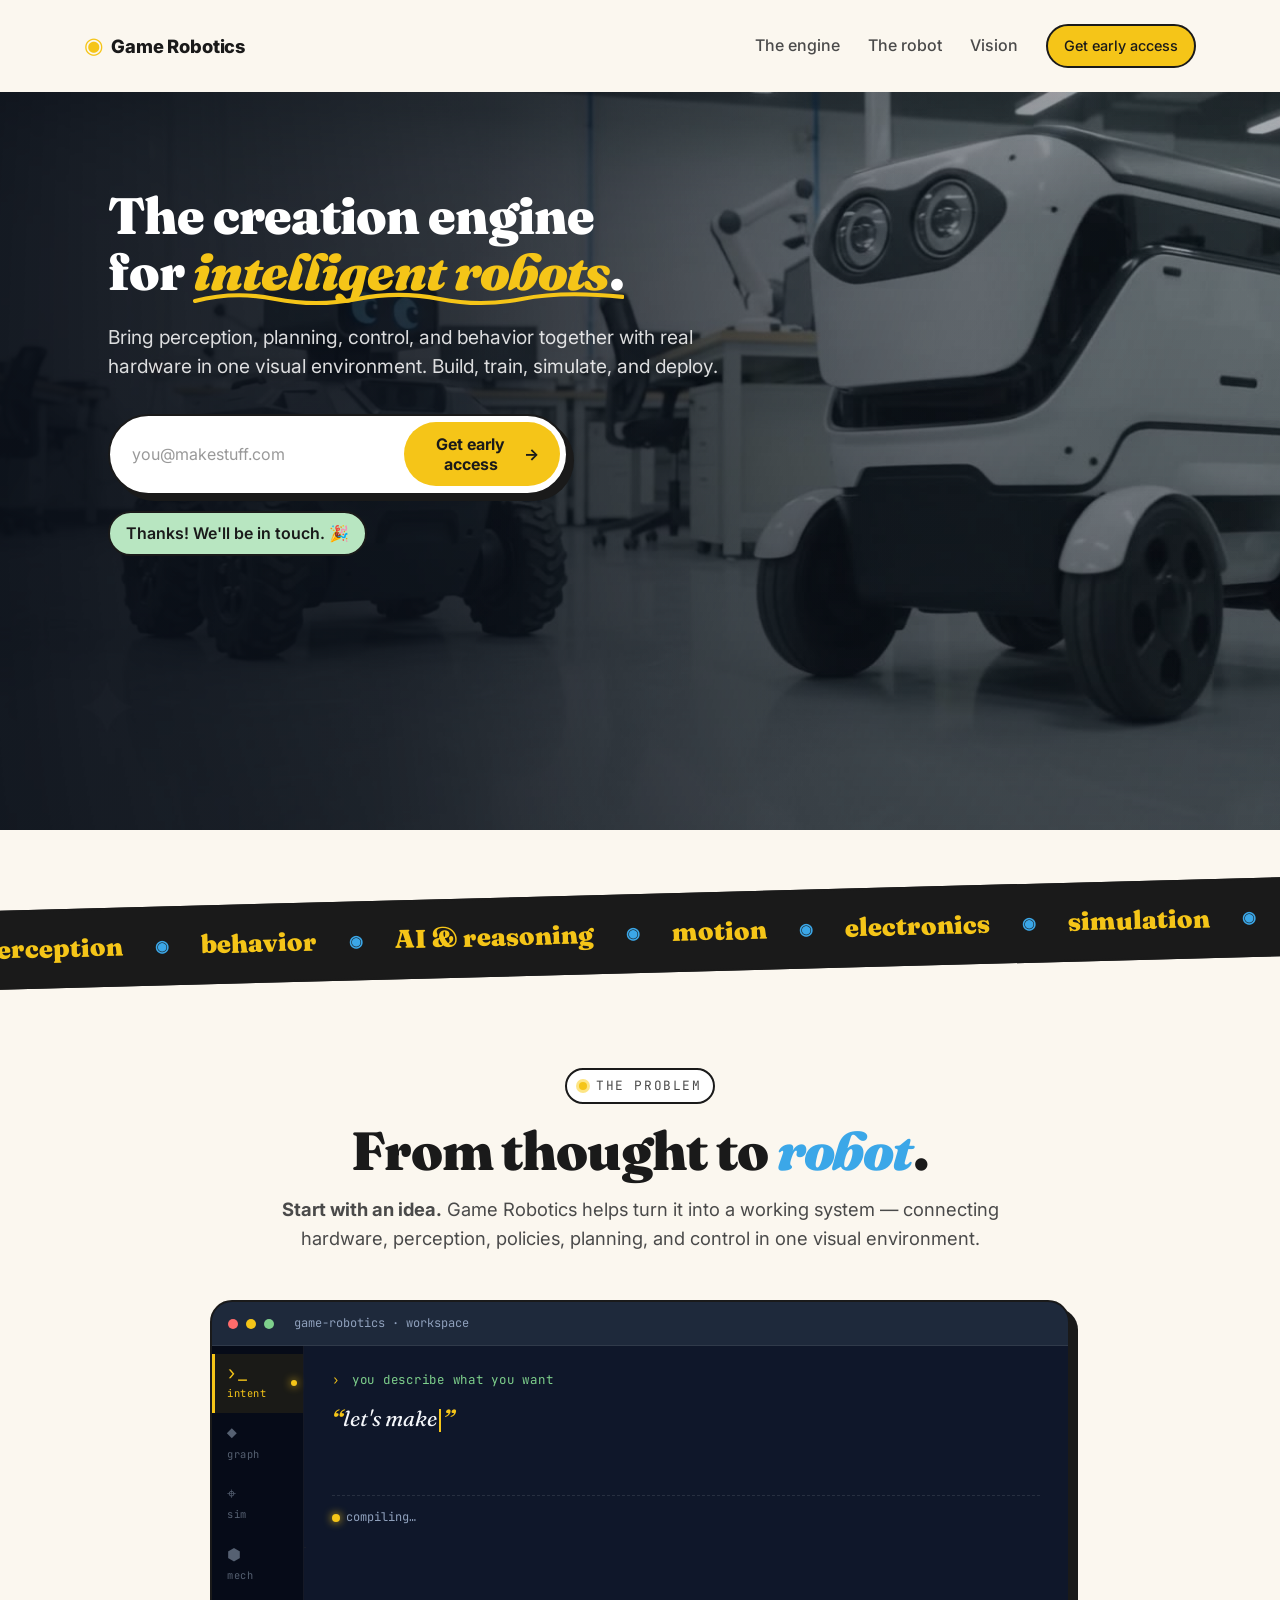
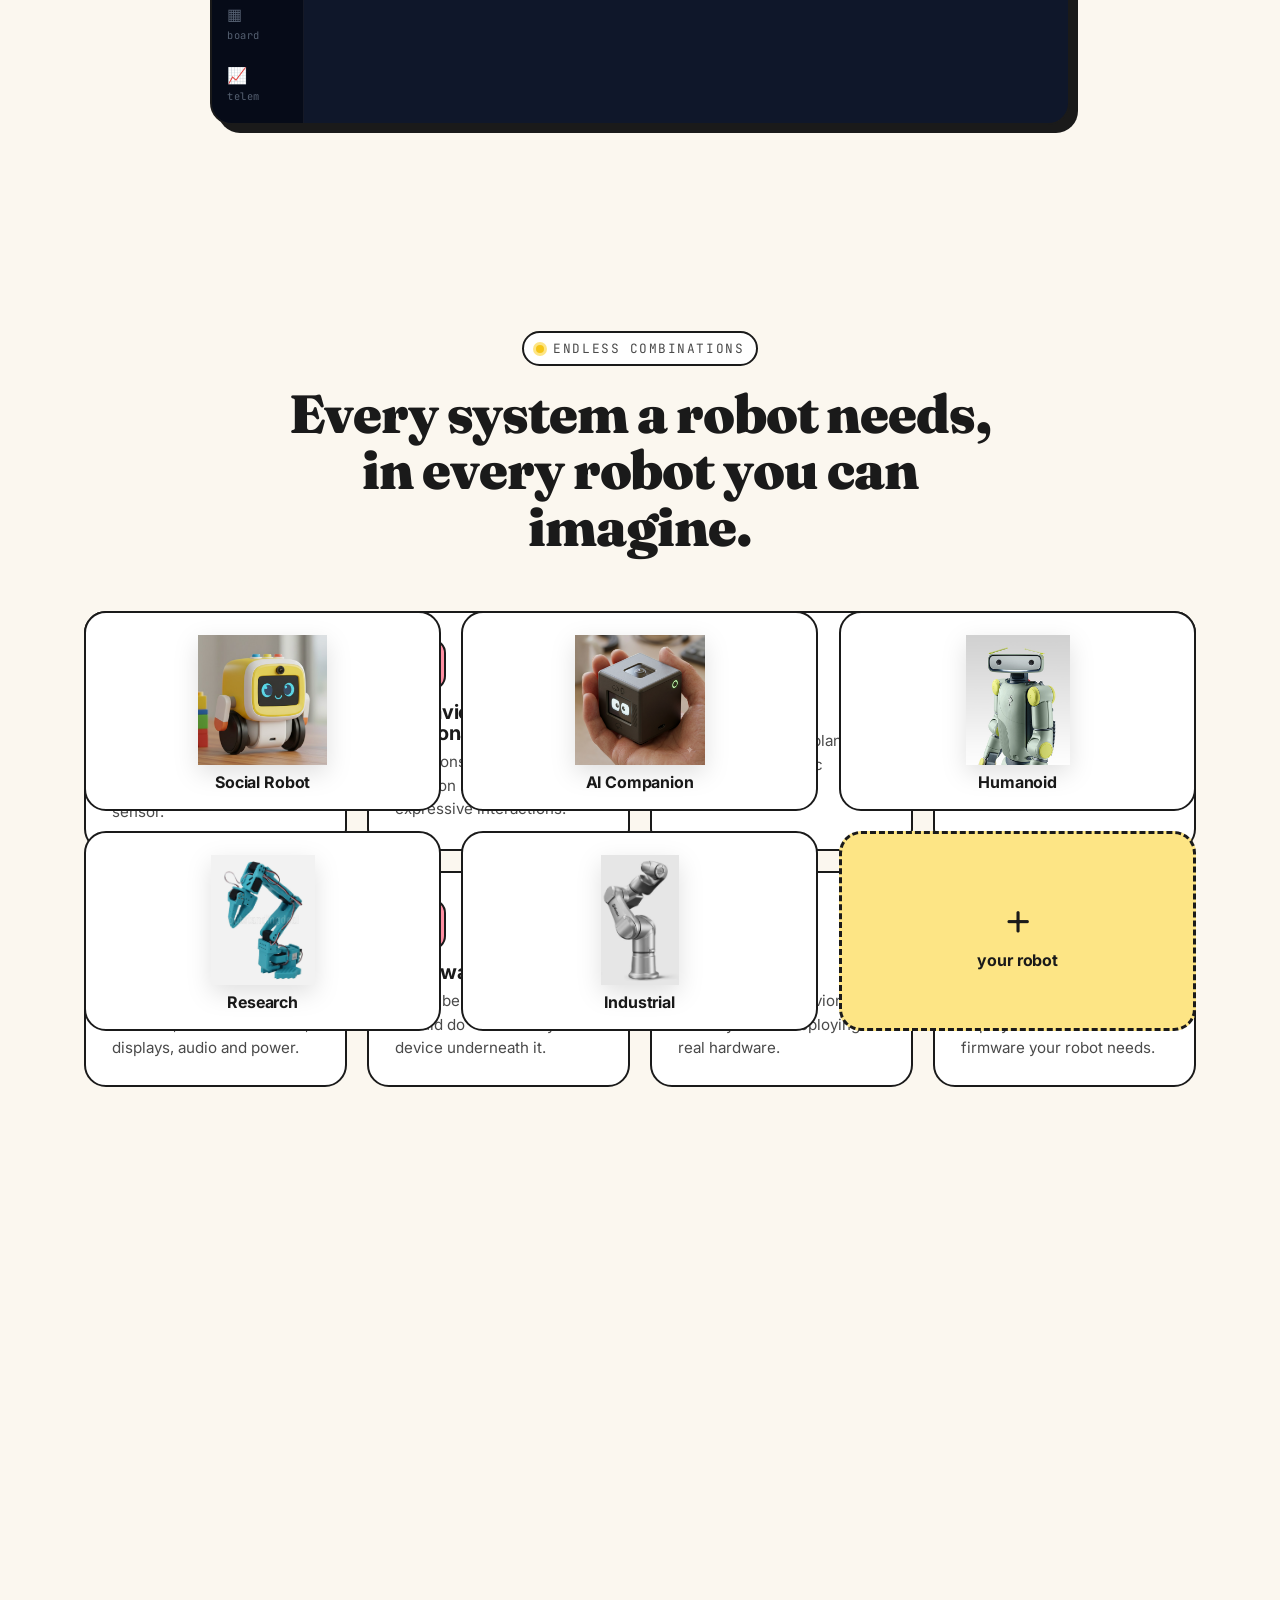
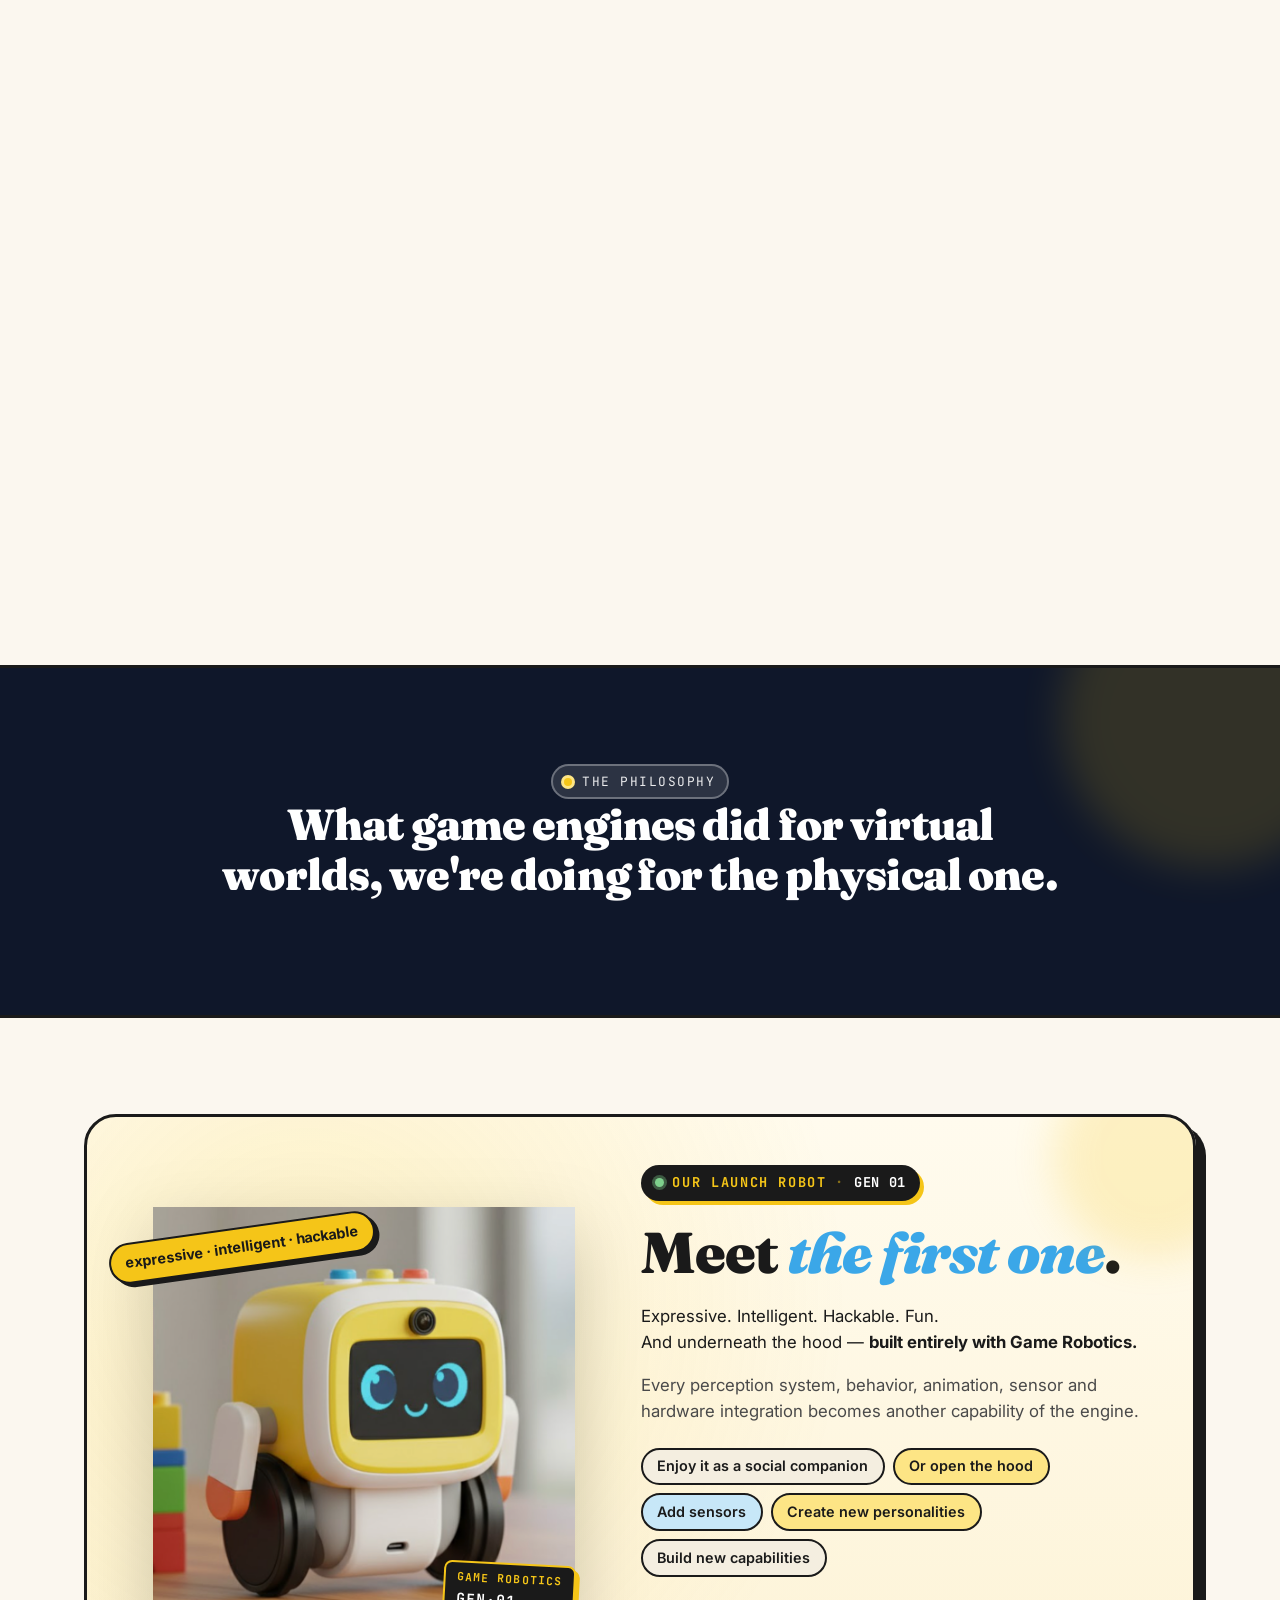
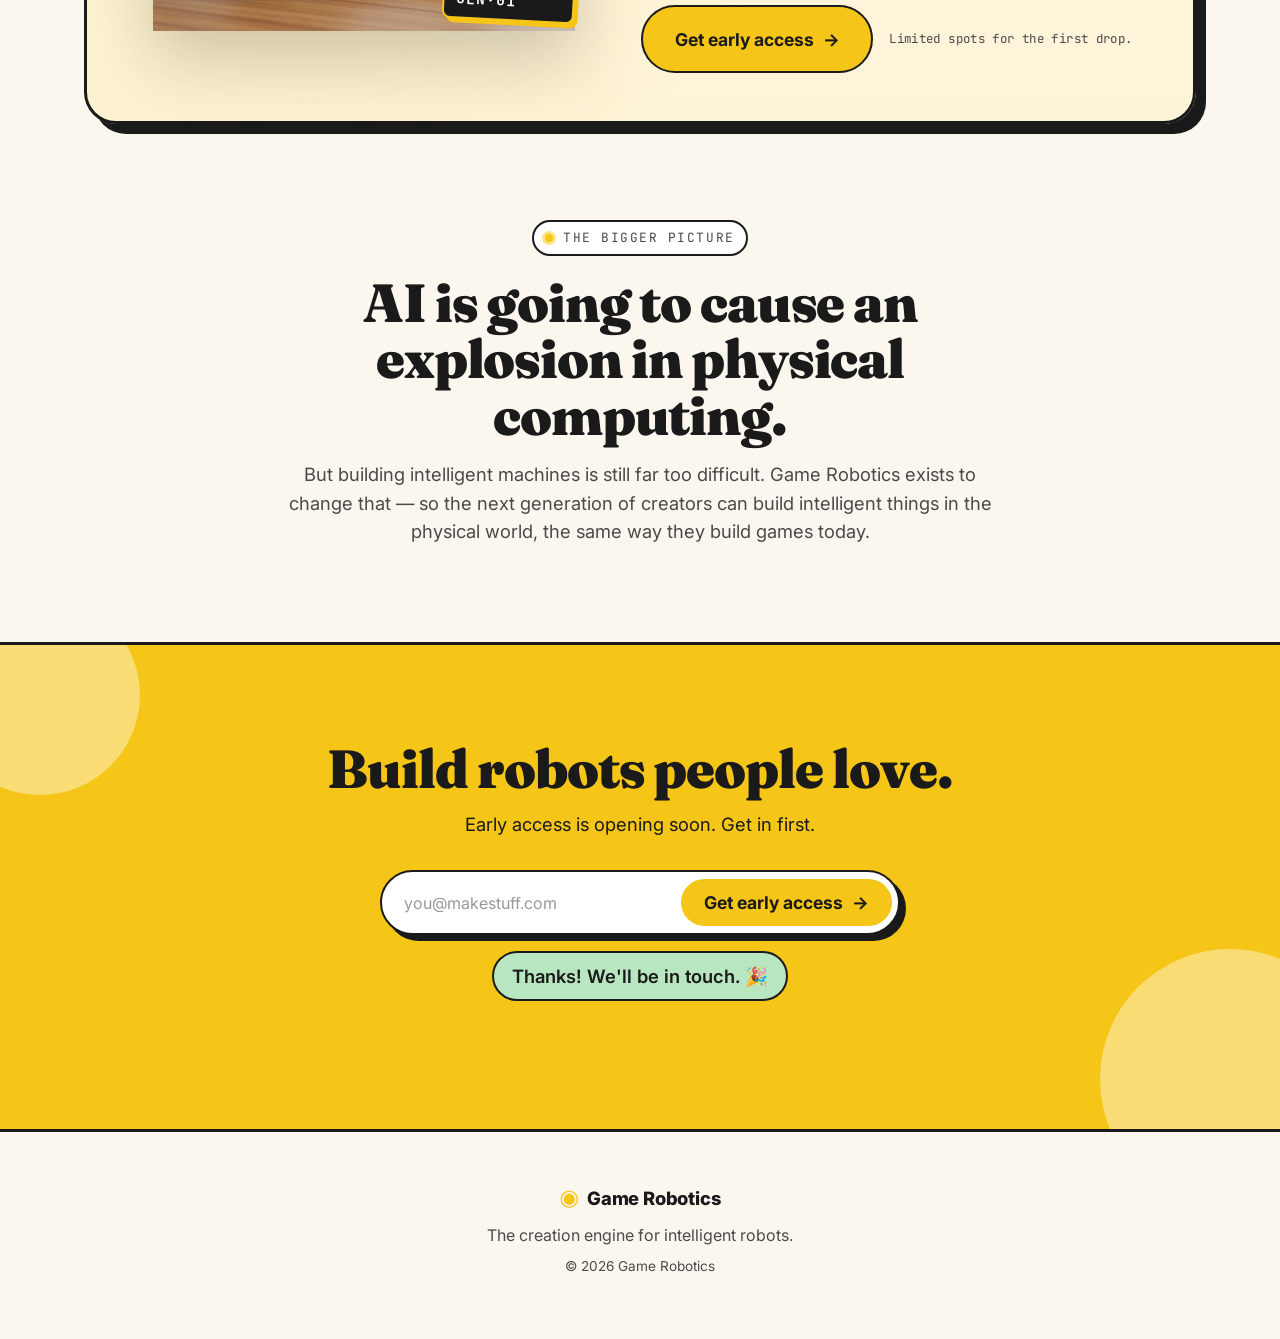
==== v1-toybox/index.html @ 6b0d4f0e "Copy overhaul: hero + pitch section + analogy formatting - Hero H1: "The creation engine for intelli" ====
<!DOCTYPE html>
<html lang="en">
<head>
  <meta charset="UTF-8" />
  <meta name="viewport" content="width=device-width, initial-scale=1.0" />
  <title>Game Robotics — Build robots people love</title>
  <meta name="description" content="The creation engine for intelligent robots. Build robots people love." />
  <link rel="preconnect" href="https://fonts.googleapis.com" />
  <link rel="preconnect" href="https://fonts.gstatic.com" crossorigin />
  <link href="https://fonts.googleapis.com/css2?family=Fraunces:opsz,wght@9..144,700;9..144,900&family=Inter:wght@400;500;600;700&family=JetBrains+Mono:wght@500&display=swap" rel="stylesheet" />
  <link rel="stylesheet" href="styles.css" />
</head>
<body>
  <!-- Nav -->
  <header class="nav">
    <a href="#" class="logo">
      <span class="logo-mark">◉</span>
      <span>Game Robotics</span>
    </a>
    <nav class="nav-links">
      <a href="#engine">The engine</a>
      <a href="#robot">The robot</a>
      <a href="#vision">Vision</a>
      <a href="#signup" class="btn btn-sm btn-primary">Get early access</a>
    </nav>
  </header>

  <!-- Hero -->
  <section class="hero hero-video">
    <video class="hero-bg" autoplay muted loop playsinline preload="auto" poster="assets/hero-poster.jpg">
      <source src="assets/hero.mp4" type="video/mp4" />
    </video>
    <div class="hero-scrim" aria-hidden="true"></div>
    <div class="hero-copy">
      <h1>
        The creation engine<br />
        for <span class="squiggle-wrap"><em>intelligent robots</em>.<svg class="squiggle" viewBox="0 0 420 12" fill="none" xmlns="http://www.w3.org/2000/svg"><path d="M2 8 Q 40 -2, 80 6 T 160 6 T 240 6 T 320 6 T 418 4" stroke="#F5C518" stroke-width="4" stroke-linecap="round"/></svg></span>
      </h1>
      <p class="lede">
        Bring perception, planning, control, and behavior together with real
        hardware in one visual environment. Build, train, simulate, and deploy.
      </p>
      <form class="signup" onsubmit="event.preventDefault(); document.getElementById('signup-success').hidden = false;">
        <input type="email" placeholder="you@makestuff.com" aria-label="Email address" required />
        <button type="submit" class="btn btn-primary">
          Get early access <span aria-hidden="true">→</span>
        </button>
      </form>
      <p id="signup-success" class="signup-success" hidden>Thanks! We'll be in touch. 🎉</p>
    </div>
  </section>

  <!-- Marquee -->
  <div class="marquee" aria-hidden="true">
    <div class="marquee-track">
      <span>perception</span><span>◉</span>
      <span>behavior</span><span>◉</span>
      <span>AI &amp; reasoning</span><span>◉</span>
      <span>motion</span><span>◉</span>
      <span>electronics</span><span>◉</span>
      <span>simulation</span><span>◉</span>
      <span>deployment</span><span>◉</span>
      <span>perception</span><span>◉</span>
      <span>behavior</span><span>◉</span>
      <span>AI &amp; reasoning</span><span>◉</span>
      <span>motion</span><span>◉</span>
      <span>electronics</span><span>◉</span>
      <span>simulation</span><span>◉</span>
      <span>deployment</span><span>◉</span>
    </div>
  </div>

  <!-- The pitch -->
  <section class="pitch" id="engine">
    <div class="section-head">
      <div class="eyebrow"><span class="dot"></span> The problem</div>
      <h2>From thought to <em>robot</em>.</h2>
      <p class="section-lede">
        <strong>Start with an idea.</strong> Game Robotics helps turn it into a
        working system — connecting hardware, perception, policies, planning,
        and control in one visual environment.
      </p>
    </div>

    <div class="prompt-card" data-typewriter="let's make a robot that delivers food to people in food deserts. we want it expressive and friendly.">
      <div class="prompt-topbar">
        <span class="prompt-dot"></span>
        <span class="prompt-dot"></span>
        <span class="prompt-dot"></span>
        <span class="prompt-tabname">game-robotics · workspace</span>
      </div>
      <div class="prompt-shell">
        <aside class="prompt-tabs" aria-label="Workspace contexts">
          <div class="ptab" data-phase="intent">
            <span class="ptab-ic" aria-hidden="true">›_</span>
            <span class="ptab-lb">intent</span>
          </div>
          <div class="ptab" data-phase="graph">
            <span class="ptab-ic" aria-hidden="true">◆</span>
            <span class="ptab-lb">graph</span>
          </div>
          <div class="ptab" data-phase="sim">
            <span class="ptab-ic" aria-hidden="true">⌖</span>
            <span class="ptab-lb">sim</span>
          </div>
          <div class="ptab" data-phase="mech">
            <span class="ptab-ic" aria-hidden="true">⬢</span>
            <span class="ptab-lb">mech</span>
          </div>
          <div class="ptab" data-phase="board">
            <span class="ptab-ic" aria-hidden="true">▦</span>
            <span class="ptab-lb">board</span>
          </div>
          <div class="ptab" data-phase="telemetry">
            <span class="ptab-ic" aria-hidden="true">📈</span>
            <span class="ptab-lb">telem</span>
          </div>
        </aside>
        <div class="prompt-main">
      <div class="prompt-body">
        <div class="prompt-label"><span class="pl-arrow">›</span> you describe what you want</div>
        <p class="prompt-text">
          <span class="prompt-quote">“</span><span class="prompt-typed" aria-live="polite"></span><span class="prompt-cursor" aria-hidden="true"></span><span class="prompt-quote">”</span>
        </p>
        <div class="prompt-status">
          <span class="status-dot"></span> <span class="status-text">awaiting input…</span>
        </div>
      </div>

      <!-- Blueprint diagram: appears after typing completes -->
      <div class="blueprint" aria-label="Blueprint graph generated from your intent">
        <div class="bp-grid" aria-hidden="true"></div>
        <svg class="bp-wires" viewBox="0 0 800 380" preserveAspectRatio="none" aria-hidden="true">
          <defs>
            <linearGradient id="wire-blue" x1="0" x2="1"><stop offset="0" stop-color="#3BA7E8"/><stop offset="1" stop-color="#3BA7E8"/></linearGradient>
            <linearGradient id="wire-yellow" x1="0" x2="1"><stop offset="0" stop-color="#F5C518"/><stop offset="1" stop-color="#F5C518"/></linearGradient>
            <linearGradient id="wire-green" x1="0" x2="1"><stop offset="0" stop-color="#7ED08C"/><stop offset="1" stop-color="#7ED08C"/></linearGradient>
          </defs>
          <path class="wire wire-1" d="M 170 200 C 220 200, 170 90, 220 90" stroke="url(#wire-yellow)" fill="none" stroke-width="3" stroke-linecap="round"/>
          <path class="wire wire-2" d="M 170 200 C 220 200, 170 290, 220 290" stroke="url(#wire-yellow)" fill="none" stroke-width="3" stroke-linecap="round"/>
          <path class="wire wire-3" d="M 360 90 L 440 90" stroke="url(#wire-blue)" fill="none" stroke-width="3" stroke-linecap="round"/>
          <path class="wire wire-4" d="M 360 290 L 440 290" stroke="url(#wire-blue)" fill="none" stroke-width="3" stroke-linecap="round"/>
          <path class="wire wire-5" d="M 580 90 C 620 90, 580 200, 620 200" stroke="url(#wire-green)" fill="none" stroke-width="3" stroke-linecap="round"/>
          <path class="wire wire-6" d="M 580 290 C 620 290, 580 200, 620 200" stroke="url(#wire-green)" fill="none" stroke-width="3" stroke-linecap="round"/>
        </svg>

        <div class="bp-node bp-event"     style="--x:2%;  --y:44%; --i:0">
          <div class="bp-head">event · request</div>
          <div class="bp-row"><span>intent</span><span class="pin pin-out"></span></div>
        </div>
        <div class="bp-node bp-fn"        style="--x:26%; --y:16%; --i:1">
          <div class="bp-head">perception</div>
          <div class="bp-row"><span class="pin pin-in"></span><span>vision + audio</span><span class="pin pin-out"></span></div>
        </div>
        <div class="bp-node bp-fn"        style="--x:26%; --y:66%; --i:2">
          <div class="bp-head">navigation</div>
          <div class="bp-row"><span class="pin pin-in"></span><span>route + obstacle</span><span class="pin pin-out"></span></div>
        </div>
        <div class="bp-node bp-behavior"  style="--x:52%; --y:16%; --i:3">
          <div class="bp-head">expression</div>
          <div class="bp-row"><span class="pin pin-in"></span><span>smile · greet</span><span class="pin pin-out"></span></div>
        </div>
        <div class="bp-node bp-fn"        style="--x:52%; --y:66%; --i:4">
          <div class="bp-head">path plan</div>
          <div class="bp-row"><span class="pin pin-in"></span><span>waypoints</span><span class="pin pin-out"></span></div>
        </div>
        <div class="bp-node bp-deploy"    style="--x:78%; --y:44%; --i:5">
          <div class="bp-head">deliver</div>
          <div class="bp-row"><span class="pin pin-in"></span><span>handoff · farewell</span></div>
        </div>
      </div>

      <!-- Simulation viewport: top-down city map -->
      <div class="simulation" aria-label="Live simulation of the robot delivering across a small city">
        <div class="sim-viewport">
          <!-- Map: buildings, streets, route, robot -->
          <svg class="sim-map" viewBox="0 0 800 380" preserveAspectRatio="none" aria-hidden="true">
            <!-- Background -->
            <rect width="800" height="380" fill="#050912"/>

            <!-- Building blocks -->
            <g class="bldgs">
              <rect x="30"  y="30"  width="360" height="140" rx="4" class="bldg"/>
              <rect x="440" y="30"  width="160" height="140" rx="4" class="bldg"/>
              <rect x="640" y="30"  width="130" height="140" rx="4" class="bldg bldg-dest"/>
              <rect x="30"  y="220" width="360" height="80"  rx="4" class="bldg bldg-park"/>
              <rect x="440" y="220" width="160" height="80"  rx="4" class="bldg"/>
              <rect x="640" y="220" width="130" height="80"  rx="4" class="bldg"/>
              <rect x="30"  y="340" width="740" height="30"  rx="4" class="bldg bldg-thin"/>
            </g>

            <!-- Street center dashed lines -->
            <g class="street-lines">
              <line x1="30"  y1="195" x2="770" y2="195"/>
              <line x1="30"  y1="325" x2="770" y2="325"/>
              <line x1="420" y1="30"  x2="420" y2="340"/>
              <line x1="620" y1="30"  x2="620" y2="340"/>
            </g>

            <!-- Route: warehouse → delivery-04 -->
            <path id="route" class="route-glow" d="M 80 325 H 410 Q 420 325 420 315 V 205 Q 420 195 430 195 H 610 Q 620 195 620 185 V 80" fill="none"/>
            <path class="route-line" d="M 80 325 H 410 Q 420 325 420 315 V 205 Q 420 195 430 195 H 610 Q 620 195 620 185 V 80" fill="none"/>

            <!-- Origin marker -->
            <g class="marker-origin" transform="translate(80, 325)">
              <rect x="-8" y="-8" width="16" height="16" rx="2"/>
              <circle r="3"/>
            </g>

            <!-- Destination pin -->
            <g class="marker-dest" transform="translate(620, 80)">
              <circle class="dest-halo" r="16"/>
              <circle class="dest-ring" r="10"/>
              <circle class="dest-core" r="4"/>
            </g>

            <!-- Robot marker following the route -->
            <g class="map-robot">
              <rect x="-9" y="-6" width="14" height="12" rx="2" class="mr-body"/>
              <polygon points="5,-4 11,0 5,4" class="mr-nose"/>
              <circle class="mr-halo" r="14"/>
              <animateMotion dur="6s" repeatCount="indefinite" rotate="auto" begin="0s">
                <mpath href="#route"/>
              </animateMotion>
            </g>

            <!-- Labels -->
            <text x="80"  y="360" class="map-label" text-anchor="middle">WAREHOUSE</text>
            <text x="620" y="52"  class="map-label map-label-dest" text-anchor="middle">delivery-04</text>
            <text x="210" y="105" class="map-label map-label-block">residential-N</text>
            <text x="520" y="105" class="map-label map-label-block">market-blk</text>
            <text x="210" y="266" class="map-label map-label-block">central park</text>
          </svg>

          <!-- HUD overlays -->
          <div class="sim-hud sim-hud-tl">
            <span class="hud-badge hud-badge-live"><span class="hud-dot"></span> LIVE SIM</span>
            <div class="hud-row"><span class="hud-label">state</span> <span class="hud-val" data-hud="state">en route</span></div>
            <div class="hud-row"><span class="hud-label">target</span> <span class="hud-val">delivery-04</span></div>
          </div>
          <div class="sim-hud sim-hud-tr">
            <div class="hud-row"><span class="hud-label">bat</span> <span class="hud-val" data-hud="battery">87%</span></div>
            <div class="hud-row"><span class="hud-label">vel</span> <span class="hud-val" data-hud="speed">0.0 m/s</span></div>
            <div class="hud-row"><span class="hud-label">eta</span> <span class="hud-val" data-hud="eta">00:06</span></div>
          </div>

          <!-- Speech bubble near destination -->
          <div class="sim-speech" aria-hidden="true">
            <span class="sim-speech-text">delivery successful</span>
          </div>
        </div>
      </div>

      <!-- Mechanical design: appears after the sim, before the PCB -->
      <div class="mech-design" aria-label="Mechanical design view">
        <div class="md-topbar">
          <span class="md-tabname">chassis.step</span>
          <span class="md-status"><span class="md-status-dot"></span> assembly · rev 3 · 4 parts</span>
        </div>
        <div class="md-stage">
          <svg class="md-view" viewBox="0 0 800 380" preserveAspectRatio="xMidYMid meet" aria-hidden="true">
            <!-- Iso grid background -->
            <defs>
              <pattern id="md-iso-grid" x="0" y="0" width="40" height="46" patternUnits="userSpaceOnUse" patternTransform="skewX(-30)">
                <line x1="0" y1="0" x2="0" y2="46" stroke="rgba(126,208,140,0.08)" stroke-width="0.5"/>
                <line x1="0" y1="0" x2="40" y2="0" stroke="rgba(126,208,140,0.08)" stroke-width="0.5"/>
              </pattern>
            </defs>
            <rect width="800" height="380" fill="url(#md-iso-grid)"/>

            <!-- Ground reference dashed lines -->
            <line class="md-ref" x1="150" y1="310" x2="700" y2="310"/>
            <line class="md-ref" x1="150" y1="310" x2="230" y2="270"/>

            <!-- Chassis (isometric box) -->
            <g class="md-chassis">
              <!-- Front face -->
              <path class="face face-front" d="M 280 240 L 500 240 L 500 320 L 280 320 Z"/>
              <!-- Top face -->
              <path class="face face-top" d="M 280 240 L 360 195 L 580 195 L 500 240 Z"/>
              <!-- Right face -->
              <path class="face face-side" d="M 500 240 L 580 195 L 580 275 L 500 320 Z"/>
              <!-- Back edges (dashed hidden) -->
              <path class="edge-hidden" d="M 360 195 L 360 275 L 280 320 M 360 275 L 580 275"/>
            </g>

            <!-- Wheels: four ellipses -->
            <g class="md-wheels">
              <ellipse class="wheel" cx="300" cy="330" rx="26" ry="9"/>
              <ellipse class="wheel" cx="480" cy="330" rx="26" ry="9"/>
              <ellipse class="wheel" cx="360" cy="290" rx="24" ry="8"/>
              <ellipse class="wheel" cx="540" cy="290" rx="24" ry="8"/>
            </g>

            <!-- Sensor mount on top -->
            <g class="md-mount">
              <rect class="face face-mount" x="410" y="180" width="80" height="24" rx="3"/>
              <circle class="mount-hole" cx="425" cy="192" r="2.5"/>
              <circle class="mount-hole" cx="475" cy="192" r="2.5"/>
            </g>

            <!-- Dimension lines with arrows -->
            <g class="md-dims">
              <!-- Width -->
              <line class="dim" x1="280" y1="345" x2="500" y2="345"/>
              <polygon class="dim-arrow" points="280,345 288,342 288,348"/>
              <polygon class="dim-arrow" points="500,345 492,342 492,348"/>
              <text class="dim-label" x="390" y="362" text-anchor="middle">180 mm</text>

              <!-- Depth (iso back edge) -->
              <line class="dim" x1="520" y1="240" x2="600" y2="192"/>
              <polygon class="dim-arrow" points="520,240 528,238 526,244"/>
              <polygon class="dim-arrow" points="600,192 592,192 596,198"/>
              <text class="dim-label" x="580" y="222" text-anchor="middle">120 mm</text>

              <!-- Height -->
              <line class="dim" x1="260" y1="240" x2="260" y2="320"/>
              <polygon class="dim-arrow" points="260,240 256,248 264,248"/>
              <polygon class="dim-arrow" points="260,320 256,312 264,312"/>
              <text class="dim-label" x="245" y="284" text-anchor="middle" transform="rotate(-90 245 284)">95 mm</text>
            </g>

            <!-- Origin marker -->
            <g class="md-origin" transform="translate(180, 340)">
              <line x1="0" y1="0" x2="18" y2="0" stroke="#d94848" stroke-width="1.5"/>
              <line x1="0" y1="0" x2="0" y2="-14" stroke="#7ED08C" stroke-width="1.5"/>
              <line x1="0" y1="0" x2="-10" y2="6" stroke="#3BA7E8" stroke-width="1.5"/>
              <text x="20" y="4" class="md-axis-lbl x">X</text>
              <text x="2" y="-18" class="md-axis-lbl y">Y</text>
              <text x="-16" y="10" class="md-axis-lbl z">Z</text>
            </g>
          </svg>

          <!-- Part tree overlay -->
          <div class="md-tree">
            <div class="md-tree-title">assembly · robot_v1</div>
            <div class="md-tree-row is-sel"><span class="md-ic">⬢</span> chassis.step</div>
            <div class="md-tree-row"><span class="md-ic">◐</span> wheel_fl.step</div>
            <div class="md-tree-row"><span class="md-ic">◐</span> wheel_fr.step</div>
            <div class="md-tree-row"><span class="md-ic">◐</span> wheel_bl.step</div>
            <div class="md-tree-row"><span class="md-ic">◐</span> wheel_br.step</div>
            <div class="md-tree-row"><span class="md-ic">▬</span> sensor_mount.step</div>
          </div>

          <!-- Specs overlay -->
          <div class="md-specs">
            <div class="md-spec-row"><span class="md-lbl">W</span> <span class="md-val">180 mm</span></div>
            <div class="md-spec-row"><span class="md-lbl">D</span> <span class="md-val">120 mm</span></div>
            <div class="md-spec-row"><span class="md-lbl">H</span> <span class="md-val">95 mm</span></div>
            <div class="md-spec-row"><span class="md-lbl">mass</span> <span class="md-val">0.84 kg</span></div>
            <div class="md-spec-row"><span class="md-lbl">mat</span> <span class="md-val">PC-ABS</span></div>
          </div>
        </div>
      </div>

      <!-- PCB design review: appears after the mech design -->
      <div class="pcb-review" aria-label="PCB layout with live signal trace">
        <div class="pcb-topbar">
          <span class="pcb-tabname">board.pcb</span>
          <span class="pcb-status"><span class="pcb-status-dot"></span> signal trace · rev A</span>
        </div>
        <div class="pcb-stage">
          <svg class="pcb-view" viewBox="0 0 800 380" preserveAspectRatio="xMidYMid meet" aria-hidden="true">
            <!-- Board substrate with mounting holes -->
            <rect class="pcb-board" x="12" y="12" width="776" height="356" rx="10"/>
            <g class="pcb-holes">
              <circle cx="30"  cy="30"  r="5"/>
              <circle cx="770" cy="30"  r="5"/>
              <circle cx="30"  cy="350" r="5"/>
              <circle cx="770" cy="350" r="5"/>
            </g>

            <!-- Silkscreen edge markings -->
            <g class="pcb-silk">
              <text x="60" y="26">GAME·ROBOTICS  MAIN·BRD  REV-A  2026</text>
              <text x="30" y="365" class="pcb-silk-sm">GND</text>
              <text x="740" y="365" class="pcb-silk-sm">3V3</text>
            </g>

            <!-- Traces (drawn under components) -->
            <g class="pcb-traces">
              <!-- Power rail (red-ish) top -->
              <path id="tr-pwr" class="trace pwr" d="M 60 55 L 730 55 L 730 90"/>
              <!-- Camera → MCU (SPI) -->
              <path id="tr-cam" class="trace data" d="M 220 130 L 220 180 L 300 180 L 300 200"/>
              <!-- IMU → MCU (I2C) -->
              <path id="tr-imu" class="trace i2c" d="M 120 130 L 120 200 L 260 200"/>
              <!-- MCU → Motor A (PWM) -->
              <path id="tr-m1"  class="trace pwm" d="M 400 210 L 500 210 L 500 150 L 570 150"/>
              <!-- MCU → Motor B (PWM) -->
              <path id="tr-m2"  class="trace pwm" d="M 400 230 L 500 230 L 500 280 L 570 280"/>
              <!-- MCU → Audio DAC (I2S) -->
              <path id="tr-aud" class="trace data" d="M 320 250 L 320 320 L 180 320"/>
              <!-- MCU → USB-C -->
              <path id="tr-usb" class="trace data" d="M 400 200 L 680 200 L 680 175 L 745 175"/>
              <!-- Ground return -->
              <path id="tr-gnd" class="trace gnd" d="M 60 340 L 740 340"/>
            </g>

            <!-- Animated signal pulses running along the traces -->
            <g class="pcb-signals">
              <circle class="pulse pulse-pwr" r="3.5"><animateMotion dur="2s" repeatCount="indefinite" rotate="auto"><mpath href="#tr-pwr"/></animateMotion></circle>
              <circle class="pulse pulse-cam" r="3"><animateMotion dur="1.2s" repeatCount="indefinite"><mpath href="#tr-cam"/></animateMotion></circle>
              <circle class="pulse pulse-imu" r="2.5"><animateMotion dur="2.4s" repeatCount="indefinite"><mpath href="#tr-imu"/></animateMotion></circle>
              <circle class="pulse pulse-m1" r="3"><animateMotion dur="0.9s" repeatCount="indefinite"><mpath href="#tr-m1"/></animateMotion></circle>
              <circle class="pulse pulse-m2" r="3"><animateMotion dur="0.9s" begin="0.45s" repeatCount="indefinite"><mpath href="#tr-m2"/></animateMotion></circle>
              <circle class="pulse pulse-aud" r="2.5"><animateMotion dur="1.6s" repeatCount="indefinite"><mpath href="#tr-aud"/></animateMotion></circle>
              <circle class="pulse pulse-usb" r="3"><animateMotion dur="1.8s" repeatCount="indefinite"><mpath href="#tr-usb"/></animateMotion></circle>
            </g>

            <!-- Components -->
            <g class="pcb-comps">
              <!-- MCU -->
              <g class="comp comp-mcu" transform="translate(340, 200)">
                <rect class="pkg" x="-60" y="-25" width="120" height="50" rx="3"/>
                <circle class="dot-pin" cx="-53" cy="-18" r="1.8"/>
                <g class="pins-top">
                  <line x1="-45" y1="-25" x2="-45" y2="-32"/><line x1="-30" y1="-25" x2="-30" y2="-32"/>
                  <line x1="-15" y1="-25" x2="-15" y2="-32"/><line x1="0" y1="-25" x2="0" y2="-32"/>
                  <line x1="15" y1="-25" x2="15" y2="-32"/><line x1="30" y1="-25" x2="30" y2="-32"/>
                  <line x1="45" y1="-25" x2="45" y2="-32"/>
                </g>
                <g class="pins-bot">
                  <line x1="-45" y1="25" x2="-45" y2="32"/><line x1="-30" y1="25" x2="-30" y2="32"/>
                  <line x1="-15" y1="25" x2="-15" y2="32"/><line x1="0" y1="25" x2="0" y2="32"/>
                  <line x1="15" y1="25" x2="15" y2="32"/><line x1="30" y1="25" x2="30" y2="32"/>
                  <line x1="45" y1="25" x2="45" y2="32"/>
                </g>
                <text class="comp-label" y="4" text-anchor="middle">MCU · U1</text>
              </g>

              <!-- Camera -->
              <g class="comp comp-cam" transform="translate(220, 100)">
                <rect class="pkg" x="-24" y="-24" width="48" height="48" rx="4"/>
                <circle class="lens-outer" r="16"/>
                <circle class="lens-inner" r="10"/>
                <circle class="lens-glint" cx="-4" cy="-4" r="2"/>
                <text class="comp-label" y="40" text-anchor="middle">CAM</text>
              </g>

              <!-- IMU -->
              <g class="comp comp-imu" transform="translate(120, 100)">
                <rect class="pkg" x="-18" y="-18" width="36" height="36" rx="3"/>
                <circle class="dot-pin" cx="-13" cy="-13" r="1.5"/>
                <text class="comp-label" y="30" text-anchor="middle">IMU</text>
              </g>

              <!-- Motor Driver A -->
              <g class="comp comp-mot" transform="translate(600, 150)">
                <rect class="pkg pkg-power" x="-30" y="-20" width="60" height="40" rx="3"/>
                <g class="heat">
                  <line x1="-22" y1="-14" x2="22" y2="-14"/>
                  <line x1="-22" y1="-6" x2="22" y2="-6"/>
                  <line x1="-22" y1="2" x2="22" y2="2"/>
                  <line x1="-22" y1="10" x2="22" y2="10"/>
                </g>
                <text class="comp-label" y="32" text-anchor="middle">DRV-A</text>
              </g>

              <!-- Motor Driver B -->
              <g class="comp comp-mot" transform="translate(600, 280)">
                <rect class="pkg pkg-power" x="-30" y="-20" width="60" height="40" rx="3"/>
                <g class="heat">
                  <line x1="-22" y1="-14" x2="22" y2="-14"/>
                  <line x1="-22" y1="-6" x2="22" y2="-6"/>
                  <line x1="-22" y1="2" x2="22" y2="2"/>
                  <line x1="-22" y1="10" x2="22" y2="10"/>
                </g>
                <text class="comp-label" y="32" text-anchor="middle">DRV-B</text>
              </g>

              <!-- Audio DAC -->
              <g class="comp comp-aud" transform="translate(150, 320)">
                <rect class="pkg" x="-24" y="-14" width="48" height="28" rx="3"/>
                <text class="comp-label" y="3" text-anchor="middle">DAC</text>
              </g>

              <!-- USB-C connector on right edge -->
              <g class="comp comp-usb" transform="translate(755, 175)">
                <rect class="pkg pkg-conn" x="-14" y="-14" width="28" height="28" rx="12"/>
                <text class="comp-label" y="34" text-anchor="middle">USB-C</text>
              </g>

              <!-- Passives cluster near MCU -->
              <g class="comp comp-pass" transform="translate(340, 140)">
                <rect class="passive" x="-40" y="-4" width="12" height="6" rx="1"/>
                <rect class="passive" x="-22" y="-4" width="12" height="6" rx="1"/>
                <rect class="passive" x="-4"  y="-4" width="12" height="6" rx="1"/>
                <rect class="passive" x="14"  y="-4" width="12" height="6" rx="1"/>
                <rect class="passive cap" x="32" y="-6" width="10" height="10" rx="1"/>
              </g>
            </g>

            <!-- Activity LEDs -->
            <g class="pcb-leds">
              <circle class="led led-1" cx="60" cy="90" r="3"/>
              <circle class="led led-2" cx="60" cy="105" r="3"/>
              <circle class="led led-3" cx="60" cy="120" r="3"/>
            </g>
          </svg>

          <!-- Corner metrics + mini scope -->
          <div class="pcb-hud">
            <div class="pcb-metric"><span class="pcb-label">SPI</span> <span class="pcb-val">12&nbsp;MHz</span></div>
            <div class="pcb-metric"><span class="pcb-label">I2C</span> <span class="pcb-val">400&nbsp;kHz</span></div>
            <div class="pcb-metric"><span class="pcb-label">PWM</span> <span class="pcb-val">20&nbsp;kHz</span></div>
            <div class="pcb-metric"><span class="pcb-label">3V3</span> <span class="pcb-val pcb-val-ok">3.29&nbsp;V</span></div>
            <svg class="pcb-scope" viewBox="0 0 100 30" preserveAspectRatio="none" aria-hidden="true">
              <path class="scope-grid" d="M 0 15 L 100 15 M 25 0 L 25 30 M 50 0 L 50 30 M 75 0 L 75 30"/>
              <path class="scope-wave" d="M 0 20 L 12 20 L 12 8 L 22 8 L 22 20 L 32 20 L 32 8 L 42 8 L 42 20 L 52 20 L 52 8 L 62 8 L 62 20 L 72 20 L 72 8 L 82 8 L 82 20 L 100 20"/>
            </svg>
          </div>
        </div>
      </div>

      <!-- Telemetry viewer (Foxglove-style): appears after PCB review -->
      <div class="telemetry-panel" aria-label="Live telemetry viewer">
        <div class="tp-topbar">
          <span class="tp-tabname">telemetry.gr</span>
          <span class="tp-status"><span class="tp-status-dot"></span> streaming · <span data-tp-rate>47</span> msg/s</span>
        </div>

        <div class="tp-grid">
          <!-- Time-series chart -->
          <div class="tp-panel tp-chart">
            <div class="tp-panel-head">
              <span class="tp-panel-title">/motor/rpm</span>
              <span class="tp-panel-meta">Hz · int32</span>
            </div>
            <div class="tp-chart-body">
              <svg class="tp-chart-svg" viewBox="0 0 400 90" preserveAspectRatio="none" aria-hidden="true">
                <path class="chart-grid" d="M 0 22 L 400 22 M 0 45 L 400 45 M 0 68 L 400 68"/>
                <path class="chart-fill" d="M 0 60 L 20 55 L 40 40 L 60 48 L 80 30 L 100 42 L 120 25 L 140 45 L 160 32 L 180 50 L 200 38 L 220 48 L 240 28 L 260 42 L 280 35 L 300 50 L 320 30 L 340 42 L 360 28 L 380 45 L 400 32 L 400 90 L 0 90 Z"/>
                <path class="chart-line" d="M 0 60 L 20 55 L 40 40 L 60 48 L 80 30 L 100 42 L 120 25 L 140 45 L 160 32 L 180 50 L 200 38 L 220 48 L 240 28 L 260 42 L 280 35 L 300 50 L 320 30 L 340 42 L 360 28 L 380 45 L 400 32"/>
              </svg>
              <div class="tp-chart-cursor" aria-hidden="true"></div>
            </div>
          </div>

          <!-- Camera feed stub -->
          <div class="tp-panel tp-cam">
            <div class="tp-panel-head">
              <span class="tp-panel-title">/camera/front</span>
              <span class="tp-panel-meta">640×480 · 30fps</span>
            </div>
            <div class="tp-cam-body">
              <div class="cam-crosshair" aria-hidden="true"></div>
              <div class="cam-bbox" aria-hidden="true">person · 0.94</div>
              <div class="cam-scan" aria-hidden="true"></div>
              <div class="cam-corner cam-corner-tl"></div>
              <div class="cam-corner cam-corner-tr"></div>
              <div class="cam-corner cam-corner-bl"></div>
              <div class="cam-corner cam-corner-br"></div>
            </div>
          </div>

          <!-- Log console -->
          <div class="tp-panel tp-log">
            <div class="tp-panel-head">
              <span class="tp-panel-title">/rosout</span>
              <span class="tp-panel-meta"><span data-tp-msgs>3204</span> msgs</span>
            </div>
            <div class="tp-log-body" data-tp-log>
              <div class="log-line log-info"><span class="log-time">12:04:17.212</span> <span class="log-lvl">INFO</span> vision · faces detected: 1</div>
              <div class="log-line log-info"><span class="log-time">12:04:17.320</span> <span class="log-lvl">INFO</span> planner · path recomputed (48 pts)</div>
              <div class="log-line log-warn"><span class="log-time">12:04:17.485</span> <span class="log-lvl">WARN</span> imu · high vibration on axis Y</div>
              <div class="log-line log-info"><span class="log-time">12:04:17.601</span> <span class="log-lvl">INFO</span> motion · executing greet</div>
              <div class="log-line log-info"><span class="log-time">12:04:17.734</span> <span class="log-lvl">INFO</span> speech · "delivery successful"</div>
              <div class="log-line log-ok"><span class="log-time">12:04:17.910</span> <span class="log-lvl">OK</span> nav · reached delivery-04</div>
            </div>
          </div>

          <!-- Diagnostics -->
          <div class="tp-panel tp-diag">
            <div class="tp-panel-head">
              <span class="tp-panel-title">/diagnostics</span>
              <span class="tp-panel-meta">6 keys</span>
            </div>
            <div class="tp-diag-body">
              <div class="diag-row"><span class="diag-k">battery</span><div class="bar"><div class="bar-fill bf-ok" style="--w:87%"></div></div><span class="diag-v">87%</span></div>
              <div class="diag-row"><span class="diag-k">cpu</span><div class="bar"><div class="bar-fill" style="--w:42%"></div></div><span class="diag-v">42%</span></div>
              <div class="diag-row"><span class="diag-k">mem</span><div class="bar"><div class="bar-fill" style="--w:58%"></div></div><span class="diag-v">58%</span></div>
              <div class="diag-row"><span class="diag-k">wifi</span><div class="bar"><div class="bar-fill bf-ok" style="--w:72%"></div></div><span class="diag-v">-58dBm</span></div>
              <div class="diag-row"><span class="diag-k">temp</span><div class="bar"><div class="bar-fill" style="--w:33%"></div></div><span class="diag-v">36°C</span></div>
            </div>
          </div>
        </div>

        <!-- Playback timeline -->
        <div class="tp-timeline">
          <span class="tp-btn tp-btn-play" aria-hidden="true">▶</span>
          <span class="tp-time" data-tp-elapsed>00:00:12.417</span>
          <div class="tp-track">
            <div class="tp-track-fill"></div>
            <div class="tp-cursor" aria-hidden="true"></div>
          </div>
          <span class="tp-time tp-time-total">00:00:32.000</span>
        </div>
      </div>
        </div>
      </div>
    </div>
  </section>

  <!-- Feature grid → morphs into robot grid on scroll -->
  <section class="features-morph" aria-label="Every system a robot needs, in every robot you can imagine">
    <div class="fm-stage">
      <div class="section-head">
        <div class="eyebrow"><span class="dot"></span> <span class="fm-eyebrow">One creation environment</span></div>
        <h2>Every system a robot needs,<br /><span class="fm-swap">in one place.</span></h2>
      </div>
      <div class="fm-layers">
        <!-- Layer A: the 8 building blocks (visible at scroll progress 0) -->
        <div class="feature-grid fm-layer fm-features">
          <div class="feature-card fc-1">
            <div class="feature-icon">👀</div>
            <h3>Perception</h3>
            <p>Cameras, object tracking, face recognition, audio, ToF, LiDAR and every other sensor.</p>
          </div>
          <div class="feature-card fc-2">
            <div class="feature-icon">💛</div>
            <h3>Behavior &amp; personality</h3>
            <p>Reactions, state, emotions, decision making and expressive interactions.</p>
          </div>
          <div class="feature-card fc-3">
            <div class="feature-icon">🧠</div>
            <h3>AI &amp; reasoning</h3>
            <p>Language models, planning, memory and agentic behavior baked in.</p>
          </div>
          <div class="feature-card fc-4">
            <div class="feature-icon">🕺</div>
            <h3>Motion &amp; animation</h3>
            <p>Motors, servos, joints, poses, procedural motion and coordinated animation.</p>
          </div>
          <div class="feature-card fc-5">
            <div class="feature-icon">⚡</div>
            <h3>Electronics</h3>
            <p>Microcontrollers, compute modules, motor controllers, displays, audio and power.</p>
          </div>
          <div class="feature-card fc-6">
            <div class="feature-icon">🧩</div>
            <h3>Hardware abstraction</h3>
            <p>Describe what your robot should do — not every device underneath it.</p>
          </div>
          <div class="feature-card fc-7">
            <div class="feature-icon">🌀</div>
            <h3>Simulation</h3>
            <p>Build and test behaviors virtually before deploying to real hardware.</p>
          </div>
          <div class="feature-card fc-8">
            <div class="feature-icon">🚀</div>
            <h3>Deployment</h3>
            <p>Configure, compile and deploy the software and firmware your robot needs.</p>
          </div>
        </div>

        <!-- Layer B: the same grid layout, but filled with robots (visible at progress 1) -->
        <div class="feature-grid fm-layer fm-robots" aria-hidden="true">
          <div class="feature-card robot-card">
            <img src="assets/robot-play.png" alt="" />
            <h3>Social Robot</h3>
          </div>
          <div class="feature-card robot-card">
            <img src="assets/robot-microcube.png" alt="" />
            <h3>AI Companion</h3>
          </div>
          <div class="feature-card robot-card">
            <img src="assets/robot-sprout.jpg" alt="" />
            <h3>Humanoid</h3>
          </div>
          <div class="feature-card robot-card">
            <img src="assets/robot-arm.png" alt="" />
            <h3>Research</h3>
          </div>
          <div class="feature-card robot-card">
            <img src="assets/robot-industrial.png" alt="" />
            <h3>Industrial</h3>
          </div>
          <div class="feature-card robot-card robot-card-more">
            <div class="more-plus">+</div>
            <h3>your robot</h3>
          </div>
        </div>
      </div>
    </div>
  </section>

  <!-- Game engine analogy -->
  <section class="analogy">
    <div class="analogy-inner">
      <div class="eyebrow light"><span class="dot"></span> The philosophy</div>
      <h2>What game engines did for virtual worlds, we're doing for the physical one.</h2>
    </div>
  </section>

  <!-- The first robot: LAUNCH PRODUCT spotlight -->
  <section class="first-robot" id="robot">
    <div class="fr-spotlight">
      <div class="fr-visual">
        <div class="blob blob-yellow-sm"></div>
        <img src="assets/robot-play.png" alt="The first robot built with Game Robotics" />
        <div class="sticker sticker-fr">expressive · intelligent · hackable</div>
        <div class="fr-plate">
          <span class="fr-plate-brand">GAME ROBOTICS</span>
          <span class="fr-plate-code">GEN·01</span>
        </div>
      </div>
      <div class="fr-copy">
        <div class="fr-badge">
          <span class="fr-badge-pulse"></span>
          <span>OUR LAUNCH ROBOT</span>
          <span class="fr-badge-sep">·</span>
          <span class="fr-badge-code">Gen 01</span>
        </div>
        <h2>
          Meet <em>the first one</em>.
        </h2>
        <p class="fr-lede">
          Expressive. Intelligent. Hackable. Fun.<br />
          And underneath the hood — <strong>built entirely with Game Robotics.</strong>
        </p>
        <p>
          Every perception system, behavior, animation, sensor and hardware integration
          becomes another capability of the engine.
        </p>
        <ul class="pill-list">
          <li>Enjoy it as a social companion</li>
          <li>Or open the hood</li>
          <li>Add sensors</li>
          <li>Create new personalities</li>
          <li>Build new capabilities</li>
        </ul>
        <div class="fr-cta">
          <a href="#signup" class="btn btn-primary btn-lg">Get early access <span aria-hidden="true">→</span></a>
          <span class="fr-cta-note">Limited spots for the first drop.</span>
        </div>
      </div>
    </div>
  </section>

  <!-- Vision -->
  <section class="vision" id="vision">
    <div class="eyebrow"><span class="dot"></span> The bigger picture</div>
    <h2>AI is going to cause an explosion in physical computing.</h2>
    <p>
      But building intelligent machines is still far too difficult. Game Robotics
      exists to change that — so the next generation of creators can build
      intelligent things in the physical world, the same way they build games today.
    </p>
  </section>

  <!-- Final CTA -->
  <section class="cta" id="signup">
    <div class="cta-inner">
      <h2>Build robots people love.</h2>
      <p>Early access is opening soon. Get in first.</p>
      <form class="signup signup-lg" onsubmit="event.preventDefault(); document.getElementById('signup-success-2').hidden = false;">
        <input type="email" placeholder="you@makestuff.com" aria-label="Email address" required />
        <button type="submit" class="btn btn-primary btn-lg">
          Get early access <span aria-hidden="true">→</span>
        </button>
      </form>
      <p id="signup-success-2" class="signup-success" hidden>Thanks! We'll be in touch. 🎉</p>
    </div>
  </section>

  <footer class="footer">
    <div class="footer-inner">
      <div class="logo">
        <span class="logo-mark">◉</span>
        <span>Game Robotics</span>
      </div>
      <p class="footer-tag">The creation engine for intelligent robots.</p>
      <p class="footer-copy">© 2026 Game Robotics</p>
    </div>
  </footer>
  <script src="morph.js" defer></script>
</body>
</html>
---- v1-toybox/styles.css ----
/* -------- Design tokens: TOYBOX (yellow + blue on cream) -------- */
:root {
  --bg: #FBF7EF;
  --bg-2: #F4EEE0;
  --ink: #1A1A1A;
  --ink-2: #4A4A4A;
  --yellow: #F5C518;
  --yellow-soft: #FDE585;
  --blue: #3BA7E8;
  --blue-soft: #C7E7F8;
  --pink: #FF8FA3;
  --mint: #B8E6C1;
  --dark: #0F172A;
  --radius: 22px;
  --radius-sm: 14px;
  --shadow-play: 6px 6px 0 var(--ink);
  --shadow-soft: 0 10px 30px rgba(0, 0, 0, 0.08);
  --max: 1160px;
}

/* -------- Reset + base -------- */
*, *::before, *::after { box-sizing: border-box; }
html, body { margin: 0; padding: 0; }
body {
  font-family: 'Inter', system-ui, sans-serif;
  background: var(--bg);
  color: var(--ink);
  line-height: 1.55;
  -webkit-font-smoothing: antialiased;
  overflow-x: hidden;
}
img { max-width: 100%; display: block; }
a { color: inherit; text-decoration: none; }
h1, h2, h3 {
  font-family: 'Fraunces', 'Georgia', serif;
  font-weight: 900;
  line-height: 1.05;
  letter-spacing: -0.02em;
  margin: 0;
}
h1 { font-size: clamp(2.8rem, 6.5vw, 5.4rem); }
h2 { font-size: clamp(2rem, 4.2vw, 3.4rem); }
h3 { font-size: 1.25rem; font-family: 'Inter', sans-serif; font-weight: 700; letter-spacing: -0.01em; }
p { margin: 0 0 1em; color: var(--ink-2); }
em { font-style: italic; color: var(--blue); }

/* -------- Buttons -------- */
.btn {
  display: inline-flex;
  align-items: center;
  gap: 0.5em;
  padding: 0.85em 1.4em;
  border-radius: 999px;
  font-family: 'Inter', sans-serif;
  font-weight: 700;
  font-size: 1rem;
  border: 2px solid var(--ink);
  cursor: pointer;
  transition: transform 0.15s ease, box-shadow 0.15s ease;
  background: white;
  color: var(--ink);
}
.btn:hover { transform: translate(-2px, -2px); box-shadow: 4px 4px 0 var(--ink); }
.btn:active { transform: translate(0, 0); box-shadow: 0 0 0 var(--ink); }
.btn-primary { background: var(--yellow); color: var(--ink); }
.btn-lg { padding: 1.05em 1.8em; font-size: 1.1rem; }
.btn-sm { padding: 0.6em 1.1em; font-size: 0.9rem; }

/* -------- Nav -------- */
.nav {
  max-width: var(--max);
  margin: 0 auto;
  padding: 1.5rem 1.5rem;
  display: flex;
  justify-content: space-between;
  align-items: center;
  gap: 1rem;
}
.logo {
  display: inline-flex;
  align-items: center;
  gap: 0.5rem;
  font-weight: 800;
  font-size: 1.15rem;
  letter-spacing: -0.01em;
}
.logo-mark {
  color: var(--yellow);
  font-size: 1.4rem;
  animation: spin 8s linear infinite;
  display: inline-block;
}
@keyframes spin { to { transform: rotate(360deg); } }
.nav-links { display: flex; align-items: center; gap: 1.75rem; }
.nav-links a { font-weight: 500; color: var(--ink-2); }
.nav-links a:hover { color: var(--ink); }
.nav-links .btn { color: var(--ink); }

/* -------- Hero -------- */
.hero {
  max-width: var(--max);
  margin: 2rem auto 4rem;
  padding: 0 1.5rem;
  display: grid;
  grid-template-columns: 1.1fr 1fr;
  gap: 3rem;
  align-items: center;
}

/* Cinematic hero variant: full-width background video */
.hero-video {
  max-width: none;
  padding: 6rem 1.5rem 5rem;
  margin: 0 0 4rem;
  min-height: 82vh;
  position: relative;
  overflow: hidden;
  display: block;
  background: #0a0f18;
}
.hero-bg {
  position: absolute;
  inset: 0;
  width: 100%;
  height: 100%;
  object-fit: cover;
  z-index: 0;
  pointer-events: none;
  transform: scaleX(-1);
}
.hero-scrim {
  position: absolute;
  inset: 0;
  z-index: 1;
  background:
    linear-gradient(100deg, rgba(10, 15, 24, 0.92) 0%, rgba(10, 15, 24, 0.72) 35%, rgba(10, 15, 24, 0.25) 70%, rgba(10, 15, 24, 0.05) 100%),
    linear-gradient(180deg, rgba(10, 15, 24, 0.25) 0%, rgba(10, 15, 24, 0.55) 100%);
  pointer-events: none;
}
.hero-video .hero-copy {
  position: relative;
  z-index: 2;
  max-width: 640px;
  margin: 0 auto 0 max(1.5rem, calc((100vw - var(--max)) / 2 + 1.5rem));
  color: white;
}
.hero-video h1 {
  color: white;
  font-size: clamp(1.9rem, 4.2vw, 3.2rem);
  line-height: 1.1;
  letter-spacing: -0.02em;
}
.hero-video h1 em {
  display: inline-block;
  white-space: nowrap;
}
.hero-video em { color: var(--yellow); font-style: italic; }
.hero-video .lede { color: rgba(255,255,255,0.85); }
.hero-video .eyebrow {
  background: rgba(255,255,255,0.08);
  color: rgba(255,255,255,0.9);
  border-color: rgba(255,255,255,0.25);
  backdrop-filter: blur(6px);
}
.hero-video .squiggle path { stroke: var(--yellow); }

/* Hero tag — chip above h1 */
.hero-tag {
  display: inline-flex;
  align-items: center;
  gap: 0.75rem;
  font-family: 'Inter', sans-serif;
  font-weight: 600;
  font-size: 1.05rem;
  line-height: 1;
  color: white;
  background: rgba(255,255,255,0.08);
  padding: 0.7em 1.35em;
  border-radius: 999px;
  border: 1.5px solid rgba(255,255,255,0.22);
  backdrop-filter: blur(8px);
  margin: 0 0 1.6rem;
  letter-spacing: -0.01em;
}
.hero-tag em {
  font-family: 'Fraunces', serif;
  font-style: italic;
  font-weight: 900;
  color: var(--yellow);
  margin-left: 0.15em;
  letter-spacing: -0.02em;
}
.hero-tag .dot {
  width: 10px; height: 10px;
  background: var(--yellow);
  box-shadow: 0 0 0 4px rgba(245, 197, 24, 0.25);
}
@media (max-width: 520px) {
  .hero-tag { font-size: 0.9rem; padding: 0.55em 1.1em; }
}

.hero-copy .eyebrow { margin-bottom: 1.4rem; }
.hero h1 { margin-bottom: 1.4rem; }
.squiggle-wrap { position: relative; display: inline-block; }
.squiggle {
  position: absolute;
  left: 0;
  bottom: -0.15em;
  width: 100%;
  height: 0.35em;
}
.lede { font-size: 1.2rem; max-width: 32em; margin-bottom: 2rem; color: var(--ink-2); }

.eyebrow {
  display: inline-flex;
  align-items: center;
  gap: 0.6rem;
  font-family: 'JetBrains Mono', monospace;
  font-size: 0.8rem;
  text-transform: uppercase;
  letter-spacing: 0.12em;
  color: var(--ink-2);
  background: white;
  padding: 0.45em 0.9em;
  border-radius: 999px;
  border: 2px solid var(--ink);
}
.eyebrow.light { background: rgba(255,255,255,0.12); color: rgba(255,255,255,0.9); border-color: rgba(255,255,255,0.3); }
.dot {
  width: 8px; height: 8px; border-radius: 50%;
  background: var(--yellow);
  box-shadow: 0 0 0 3px var(--yellow-soft);
}

.signup {
  display: flex;
  gap: 0.5rem;
  max-width: 460px;
  background: white;
  padding: 0.4rem;
  border: 2px solid var(--ink);
  border-radius: 999px;
  box-shadow: var(--shadow-play);
}
.signup input {
  flex: 1;
  border: 0;
  background: transparent;
  padding: 0.7em 1em;
  font-size: 1rem;
  font-family: inherit;
  color: var(--ink);
  outline: none;
}
.signup input::placeholder { color: #999; }
.signup .btn { border-width: 0; padding: 0.75em 1.3em; }
.signup .btn:hover { transform: translate(-1px, -1px); box-shadow: 2px 2px 0 var(--ink); }

.signup-success {
  margin-top: 1rem;
  font-weight: 600;
  color: var(--ink);
  background: var(--mint);
  padding: 0.5em 1em;
  border-radius: 999px;
  display: inline-block;
  border: 2px solid var(--ink);
}
.tiny-print { font-size: 0.85rem; color: var(--ink-2); margin-top: 0.75rem; }

/* Hero visual */
.hero-visual {
  position: relative;
  aspect-ratio: 1 / 1;
  display: grid;
  place-items: center;
}
.hero-robot {
  position: relative;
  z-index: 2;
  max-width: 100%;
  filter: drop-shadow(0 30px 40px rgba(0, 0, 0, 0.18));
  animation: bob 4s ease-in-out infinite;
}
@keyframes bob { 0%, 100% { transform: translateY(0); } 50% { transform: translateY(-14px); } }

.blob {
  position: absolute;
  border-radius: 50%;
  filter: blur(2px);
  z-index: 1;
}
.blob-yellow {
  width: 62%;
  height: 62%;
  background: var(--yellow);
  top: 20%; left: 15%;
  animation: blob-1 12s ease-in-out infinite;
}
.blob-blue {
  width: 42%;
  height: 42%;
  background: var(--blue-soft);
  top: 8%; right: 6%;
  animation: blob-2 10s ease-in-out infinite;
}
.blob-yellow-sm {
  width: 55%;
  height: 55%;
  background: var(--yellow-soft);
  top: 22%; left: 22%;
  border-radius: 50%;
  z-index: 1;
  position: absolute;
}
@keyframes blob-1 { 0%,100% { transform: scale(1) translate(0,0);} 50% { transform: scale(1.08) translate(10px,-8px);} }
@keyframes blob-2 { 0%,100% { transform: scale(1) translate(0,0);} 50% { transform: scale(0.92) translate(-14px,10px);} }

.sticker {
  position: absolute;
  z-index: 3;
  background: white;
  border: 2px solid var(--ink);
  border-radius: 999px;
  padding: 0.5em 1em;
  font-weight: 700;
  font-size: 0.9rem;
  box-shadow: 4px 4px 0 var(--ink);
  transition: transform 0.2s ease;
}
.sticker:hover { transform: rotate(0deg) scale(1.05); }
.sticker-1 { top: 8%; left: 4%; background: var(--pink); transform: rotate(-8deg); }
.sticker-2 { bottom: 12%; left: 2%; background: var(--mint); transform: rotate(6deg); }
.sticker-3 { bottom: 22%; right: 4%; background: var(--blue); color: white; transform: rotate(-6deg); }

/* -------- Marquee -------- */
.marquee {
  background: var(--ink);
  color: var(--yellow);
  padding: 1.1rem 0;
  overflow: hidden;
  border-top: 2px solid var(--ink);
  border-bottom: 2px solid var(--ink);
  transform: rotate(-1.5deg);
  margin: 2rem -20px;
}
.marquee-track {
  display: flex;
  gap: 2rem;
  white-space: nowrap;
  animation: marquee 30s linear infinite;
  font-family: 'Fraunces', serif;
  font-weight: 900;
  font-size: 1.6rem;
  align-items: center;
}
.marquee-track span:nth-child(even) { color: var(--blue); font-size: 1rem; }
@keyframes marquee { to { transform: translateX(-50%); } }

/* -------- Pitch -------- */
.pitch {
  max-width: var(--max);
  margin: 6rem auto;
  padding: 0 1.5rem;
}
.section-head { max-width: 780px; margin: 0 auto 3rem; text-align: center; }
.section-head .eyebrow { margin-bottom: 1.2rem; }
.section-head h2 { margin-bottom: 1rem; }
.section-lede { font-size: 1.15rem; }
.section-lede.light { color: rgba(255,255,255,0.85); }

/* Transition caption sitting above the sim panel */
.pitch-transition {
  max-width: 720px;
  margin: 3rem auto 1.75rem;
  text-align: center;
  color: var(--ink-2);
  font-size: 1.1rem;
  line-height: 1.55;
}
.pt-lead {
  display: block;
  font-family: 'Fraunces', serif;
  font-weight: 900;
  font-size: 1.75rem;
  color: var(--ink);
  letter-spacing: -0.02em;
  margin-bottom: 0.5rem;
}
.pt-lead::after {
  content: '';
  display: inline-block;
  width: 40px;
  height: 4px;
  background: var(--yellow);
  vertical-align: middle;
  margin-left: 0.6em;
  border-radius: 2px;
}
.pt-arrow {
  display: block;
  margin-top: 0.9rem;
  color: var(--yellow);
  font-size: 1.5rem;
  animation: pt-bounce 1.6s ease-in-out infinite;
}
@keyframes pt-bounce {
  0%, 100% { transform: translateY(0); }
  50% { transform: translateY(6px); }
}
@media (max-width: 520px) {
  .pt-lead { font-size: 1.4rem; }
  .pt-lead::after { display: none; }
  .pitch-transition { font-size: 1rem; }
}

/* Prompt card: IDE-style panel */
.prompt-card {
  max-width: 860px;
  margin: 0 auto;
  background: #0F172A;
  border: 2px solid var(--ink);
  border-radius: var(--radius);
  box-shadow: 8px 8px 0 var(--ink);
  overflow: hidden;
  color: #E4EAF3;
}
.prompt-topbar {
  display: flex;
  align-items: center;
  gap: 0.5rem;
  padding: 0.75rem 1rem;
  background: #1E293B;
  border-bottom: 1px solid rgba(255,255,255,0.08);
  font-family: 'JetBrains Mono', monospace;
  font-size: 0.75rem;
  color: #8FA0BC;
}
.prompt-dot {
  width: 10px; height: 10px; border-radius: 50%;
  background: #FF6B6B;
}
.prompt-dot:nth-child(2) { background: var(--yellow); }
.prompt-dot:nth-child(3) { background: #7ED08C; }
.prompt-tabname {
  margin-left: 0.75rem;
  color: #8FA0BC;
}
/* Two-column shell: left tabs sidebar + main content column */
.prompt-shell {
  display: grid;
  grid-template-columns: 92px 1fr;
}
.prompt-tabs {
  background: #060B18;
  border-right: 1px solid rgba(255,255,255,0.06);
  padding: 0.5rem 0;
  display: flex;
  flex-direction: column;
  gap: 2px;
}
.ptab {
  position: relative;
  padding: 0.7rem 0.5rem 0.7rem 0.75rem;
  display: flex;
  flex-direction: column;
  align-items: flex-start;
  gap: 0.25rem;
  font-family: 'JetBrains Mono', monospace;
  font-size: 0.65rem;
  color: #566172;
  cursor: default;
  transition: color 0.25s ease, background 0.25s ease;
  border-left: 3px solid transparent;
}
.ptab-ic {
  font-size: 1rem;
  line-height: 1;
  color: #566172;
  transition: color 0.25s ease, transform 0.25s ease;
}
.ptab-lb {
  letter-spacing: 0.06em;
  text-transform: lowercase;
}
.ptab.is-past { color: #7ED08C; }
.ptab.is-past .ptab-ic { color: #7ED08C; }
.ptab.is-active {
  color: var(--yellow);
  background: rgba(245, 197, 24, 0.08);
  border-left-color: var(--yellow);
}
.ptab.is-active .ptab-ic {
  color: var(--yellow);
  transform: scale(1.15);
}
.ptab.is-active::after {
  content: '';
  position: absolute;
  right: 6px;
  top: 50%;
  transform: translateY(-50%);
  width: 6px; height: 6px;
  border-radius: 50%;
  background: var(--yellow);
  box-shadow: 0 0 8px var(--yellow);
  animation: pulse-dot 1.2s ease-in-out infinite;
}
.prompt-main { min-width: 0; }

/* Active/past tab computation via ancestor class:
   is-streaming → telemetry active, everything else past
   is-editing (not streaming) → board active, prior past
   is-simulating (not editing) → sim active, prior past
   is-live (not simulating) → graph active
   default → intent active */
.prompt-card .ptab[data-phase="intent"] { }
.prompt-card:not(.is-live) .ptab[data-phase="intent"] { }
.prompt-card.is-live .ptab[data-phase="intent"] { }

.prompt-card:not(.is-live) .ptab[data-phase="intent"] { color: var(--yellow); background: rgba(245,197,24,0.08); border-left-color: var(--yellow); }
.prompt-card:not(.is-live) .ptab[data-phase="intent"] .ptab-ic { color: var(--yellow); transform: scale(1.15); }
.prompt-card:not(.is-live) .ptab[data-phase="intent"]::after { content:''; position:absolute; right:6px; top:50%; transform:translateY(-50%); width:6px; height:6px; border-radius:50%; background:var(--yellow); box-shadow:0 0 8px var(--yellow); animation:pulse-dot 1.2s ease-in-out infinite; }

.prompt-card.is-live:not(.is-simulating) .ptab[data-phase="graph"] { color: var(--yellow); background: rgba(245,197,24,0.08); border-left-color: var(--yellow); }
.prompt-card.is-live:not(.is-simulating) .ptab[data-phase="graph"] .ptab-ic { color: var(--yellow); transform: scale(1.15); }
.prompt-card.is-live:not(.is-simulating) .ptab[data-phase="graph"]::after { content:''; position:absolute; right:6px; top:50%; transform:translateY(-50%); width:6px; height:6px; border-radius:50%; background:var(--yellow); box-shadow:0 0 8px var(--yellow); animation:pulse-dot 1.2s ease-in-out infinite; }

.prompt-card.is-simulating:not(.is-mech) .ptab[data-phase="sim"] { color: var(--yellow); background: rgba(245,197,24,0.08); border-left-color: var(--yellow); }
.prompt-card.is-simulating:not(.is-mech) .ptab[data-phase="sim"] .ptab-ic { color: var(--yellow); transform: scale(1.15); }
.prompt-card.is-simulating:not(.is-mech) .ptab[data-phase="sim"]::after { content:''; position:absolute; right:6px; top:50%; transform:translateY(-50%); width:6px; height:6px; border-radius:50%; background:var(--yellow); box-shadow:0 0 8px var(--yellow); animation:pulse-dot 1.2s ease-in-out infinite; }

.prompt-card.is-mech:not(.is-editing) .ptab[data-phase="mech"] { color: var(--yellow); background: rgba(245,197,24,0.08); border-left-color: var(--yellow); }
.prompt-card.is-mech:not(.is-editing) .ptab[data-phase="mech"] .ptab-ic { color: var(--yellow); transform: scale(1.15); }
.prompt-card.is-mech:not(.is-editing) .ptab[data-phase="mech"]::after { content:''; position:absolute; right:6px; top:50%; transform:translateY(-50%); width:6px; height:6px; border-radius:50%; background:var(--yellow); box-shadow:0 0 8px var(--yellow); animation:pulse-dot 1.2s ease-in-out infinite; }

.prompt-card.is-editing:not(.is-streaming) .ptab[data-phase="board"] { color: var(--yellow); background: rgba(245,197,24,0.08); border-left-color: var(--yellow); }
.prompt-card.is-editing:not(.is-streaming) .ptab[data-phase="board"] .ptab-ic { color: var(--yellow); transform: scale(1.15); }
.prompt-card.is-editing:not(.is-streaming) .ptab[data-phase="board"]::after { content:''; position:absolute; right:6px; top:50%; transform:translateY(-50%); width:6px; height:6px; border-radius:50%; background:var(--yellow); box-shadow:0 0 8px var(--yellow); animation:pulse-dot 1.2s ease-in-out infinite; }

.prompt-card.is-streaming .ptab[data-phase="telemetry"] { color: var(--yellow); background: rgba(245,197,24,0.08); border-left-color: var(--yellow); }
.prompt-card.is-streaming .ptab[data-phase="telemetry"] .ptab-ic { color: var(--yellow); transform: scale(1.15); }
.prompt-card.is-streaming .ptab[data-phase="telemetry"]::after { content:''; position:absolute; right:6px; top:50%; transform:translateY(-50%); width:6px; height:6px; border-radius:50%; background:var(--yellow); box-shadow:0 0 8px var(--yellow); animation:pulse-dot 1.2s ease-in-out infinite; }

/* Past (completed) tabs: dim green tint */
.prompt-card.is-live .ptab[data-phase="intent"]:not(.is-active) { color: #7ED08C; }
.prompt-card.is-live .ptab[data-phase="intent"] .ptab-ic { color: #7ED08C; }
.prompt-card.is-simulating .ptab[data-phase="graph"]:not(.is-active) { color: #7ED08C; }
.prompt-card.is-simulating .ptab[data-phase="graph"] .ptab-ic { color: #7ED08C; }
.prompt-card.is-mech .ptab[data-phase="sim"]:not(.is-active) { color: #7ED08C; }
.prompt-card.is-mech .ptab[data-phase="sim"] .ptab-ic { color: #7ED08C; }
.prompt-card.is-editing .ptab[data-phase="mech"]:not(.is-active) { color: #7ED08C; }
.prompt-card.is-editing .ptab[data-phase="mech"] .ptab-ic { color: #7ED08C; }
.prompt-card.is-streaming .ptab[data-phase="board"]:not(.is-active) { color: #7ED08C; }
.prompt-card.is-streaming .ptab[data-phase="board"] .ptab-ic { color: #7ED08C; }

@media (max-width: 700px) {
  .prompt-shell { grid-template-columns: 60px 1fr; }
  .ptab { padding: 0.55rem 0.35rem; font-size: 0.58rem; }
  .ptab-ic { font-size: 0.85rem; }
}

.prompt-body { padding: 1.5rem 1.75rem 1.25rem; }
.prompt-label {
  font-family: 'JetBrains Mono', monospace;
  font-size: 0.78rem;
  text-transform: lowercase;
  letter-spacing: 0.06em;
  color: #7ED08C;
  margin-bottom: 0.9rem;
}
.pl-arrow { color: var(--yellow); margin-right: 0.35em; }
.prompt-text {
  font-family: 'Fraunces', serif;
  font-size: 1.35rem;
  font-style: italic;
  color: #F4F6FA;
  margin: 0 0 1rem;
  line-height: 1.4;
  min-height: 3.5em;
}
.prompt-quote { color: var(--yellow); font-family: 'Fraunces', serif; font-weight: 700; }
.prompt-cursor {
  display: inline-block;
  width: 2px;
  height: 1.05em;
  background: var(--yellow);
  vertical-align: text-bottom;
  margin: 0 2px;
  animation: cursor-blink 1s steps(2) infinite;
}
@keyframes cursor-blink { 50% { opacity: 0; } }
.prompt-card.is-typed .prompt-cursor { animation: none; opacity: 0; }

.prompt-status {
  font-family: 'JetBrains Mono', monospace;
  font-size: 0.75rem;
  color: #8FA0BC;
  display: flex;
  align-items: center;
  gap: 0.5em;
  padding-top: 0.75rem;
  border-top: 1px dashed rgba(255,255,255,0.1);
}
.status-dot {
  width: 8px; height: 8px; border-radius: 50%;
  background: var(--yellow);
  box-shadow: 0 0 8px var(--yellow);
  animation: pulse-dot 1.4s ease-in-out infinite;
}
@keyframes pulse-dot { 50% { opacity: 0.35; } }
.prompt-card.is-typed .status-dot { background: #7ED08C; box-shadow: 0 0 8px #7ED08C; animation: none; }

/* Blueprint diagram */
.blueprint {
  position: relative;
  aspect-ratio: 800 / 380;
  background: #060B18;
  border-top: 1px solid rgba(255,255,255,0.08);
  overflow: hidden;
  max-height: 0;
  transition: max-height 0.65s cubic-bezier(.65,.05,.36,1);
}
.prompt-card.is-live .blueprint {
  max-height: 500px;
}
.bp-grid {
  position: absolute;
  inset: 0;
  background-image:
    linear-gradient(rgba(255,255,255,0.05) 1px, transparent 1px),
    linear-gradient(90deg, rgba(255,255,255,0.05) 1px, transparent 1px);
  background-size: 32px 32px;
  background-position: 0 0;
  pointer-events: none;
}
.bp-wires {
  position: absolute;
  inset: 0;
  width: 100%;
  height: 100%;
  pointer-events: none;
  z-index: 1;
}
.wire {
  stroke-dasharray: 400;
  stroke-dashoffset: 400;
  transition: stroke-dashoffset 0.7s ease-out;
  filter: drop-shadow(0 0 4px currentColor);
}
.wire-1 { transition-delay: 0.35s; }
.wire-2 { transition-delay: 0.5s; }
.wire-3 { transition-delay: 0.7s; }
.wire-4 { transition-delay: 0.85s; }
.wire-5 { transition-delay: 1.0s; }
.wire-6 { transition-delay: 1.15s; }
.prompt-card.is-live .wire { stroke-dashoffset: 0; }

.bp-node {
  position: absolute;
  left: var(--x);
  top: var(--y);
  width: 140px;
  background: #1a2438;
  border: 1px solid rgba(255,255,255,0.08);
  border-radius: 6px;
  font-family: 'JetBrains Mono', monospace;
  font-size: 0.72rem;
  color: #E4EAF3;
  box-shadow: 0 8px 18px rgba(0,0,0,0.5);
  z-index: 2;
  opacity: 0;
  transform: scale(0.7) translateY(15px);
  transition: opacity 0.3s ease, transform 0.35s cubic-bezier(.34,1.56,.64,1);
  transition-delay: calc(var(--i) * 90ms);
}
.prompt-card.is-live .bp-node {
  opacity: 1;
  transform: scale(1) translateY(0);
}
.bp-head {
  background: #2e6db4;
  color: white;
  padding: 0.35em 0.7em;
  border-radius: 5px 5px 0 0;
  font-size: 0.7rem;
  text-transform: lowercase;
  letter-spacing: 0.04em;
  font-weight: 600;
}
.bp-event .bp-head { background: #c94840; }
.bp-behavior .bp-head { background: #8b5cf6; }
.bp-deploy .bp-head { background: #10b981; }
.bp-row {
  display: flex;
  align-items: center;
  justify-content: space-between;
  padding: 0.5em 0.7em;
  gap: 0.5em;
  color: #B8C4D8;
}
.pin {
  width: 10px;
  height: 10px;
  border-radius: 50%;
  background: var(--yellow);
  border: 2px solid #0f172a;
  box-sizing: border-box;
  flex-shrink: 0;
}
.pin-in { margin-left: -14px; }
.pin-out { margin-right: -14px; background: var(--blue); }
.bp-event .pin-out { background: var(--yellow); }
.bp-deploy .pin-in { background: #7ED08C; }

/* -------- Simulation viewport -------- */
.simulation {
  position: relative;
  aspect-ratio: 800 / 380;
  background: #050912;
  border-top: 1px solid rgba(255,255,255,0.08);
  overflow: hidden;
  max-height: 0;
  opacity: 0;
  transition: max-height 0.7s cubic-bezier(.65,.05,.36,1), opacity 0.5s ease;
}
.prompt-card.is-simulating .simulation {
  max-height: 500px;
  opacity: 1;
}
/* When simulating, collapse the blueprint to reclaim space */
.prompt-card.is-simulating .blueprint {
  max-height: 0;
  opacity: 0;
  transform: translateY(-15px);
  transition: max-height 0.6s ease, opacity 0.4s ease, transform 0.5s ease;
}
/* When inspecting hardware, collapse the sim too — PCB replaces it */
.prompt-card.is-editing .simulation {
  max-height: 0;
  opacity: 0;
  transform: translateY(-15px);
  transition: max-height 0.6s ease, opacity 0.4s ease, transform 0.5s ease;
}

.sim-viewport {
  position: absolute;
  inset: 0;
}

/* Top-down city map */
.sim-map {
  position: absolute;
  inset: 0;
  width: 100%;
  height: 100%;
}
.bldg { fill: #131c30; stroke: rgba(255,255,255,0.05); stroke-width: 1; }
.bldg-park { fill: #14251f; }
.bldg-thin { fill: #0d1424; }
.bldg-dest { fill: #1a2a1f; stroke: rgba(126,208,140,0.15); }
.street-lines line {
  stroke: rgba(255,255,255,0.14);
  stroke-width: 1;
  stroke-dasharray: 5 8;
}

/* Route */
.route-glow {
  stroke: var(--yellow);
  stroke-width: 8;
  opacity: 0.18;
  stroke-linecap: round;
  filter: blur(3px);
}
.route-line {
  stroke: var(--yellow);
  stroke-width: 2.5;
  stroke-linecap: round;
  stroke-dasharray: 6 6;
  animation: route-flow 1s linear infinite;
  filter: drop-shadow(0 0 3px var(--yellow));
}
@keyframes route-flow { to { stroke-dashoffset: -24; } }

/* Origin & destination markers */
.marker-origin rect { fill: rgba(126,208,140,0.15); stroke: #7ED08C; stroke-width: 1.5; }
.marker-origin circle { fill: #7ED08C; }
.marker-dest .dest-halo {
  fill: rgba(255, 107, 107, 0.15);
  animation: dest-pulse 1.8s ease-out infinite;
}
.marker-dest .dest-ring {
  fill: none;
  stroke: #FF6B6B;
  stroke-width: 2;
}
.marker-dest .dest-core {
  fill: #FF6B6B;
  filter: drop-shadow(0 0 5px #FF6B6B);
}
@keyframes dest-pulse {
  0%   { r: 10; opacity: 0.7; }
  100% { r: 30; opacity: 0;   }
}

/* Robot marker on route */
.map-robot .mr-halo {
  fill: rgba(245, 197, 24, 0.15);
  stroke: var(--yellow);
  stroke-width: 1;
  stroke-dasharray: 3 3;
}
.map-robot .mr-body {
  fill: var(--yellow);
  stroke: #0a0f1a;
  stroke-width: 1.5;
}
.map-robot .mr-nose {
  fill: var(--yellow);
  stroke: #0a0f1a;
  stroke-width: 1;
}

/* Labels */
.map-label {
  font-family: 'JetBrains Mono', monospace;
  font-size: 9px;
  fill: #6B7A94;
  letter-spacing: 0.05em;
  text-transform: lowercase;
}
.map-label-dest { fill: #FF6B6B; font-size: 10px; letter-spacing: 0.08em; }
.map-label-block { fill: rgba(255,255,255,0.25); font-size: 8px; }

/* HUD */
.sim-hud {
  position: absolute;
  z-index: 5;
  font-family: 'JetBrains Mono', monospace;
  font-size: 0.68rem;
  color: #B8C4D8;
  background: rgba(6, 11, 24, 0.7);
  border: 1px solid rgba(255,255,255,0.1);
  border-radius: 6px;
  padding: 0.6em 0.75em;
  min-width: 130px;
  backdrop-filter: blur(4px);
}
.sim-hud-tl { top: 12px; left: 12px; }
.sim-hud-tr { top: 12px; right: 12px; text-align: right; }
.hud-badge {
  display: inline-flex;
  align-items: center;
  gap: 0.4em;
  font-size: 0.62rem;
  font-weight: 700;
  color: #FF6B6B;
  letter-spacing: 0.08em;
  margin-bottom: 0.4em;
}
.hud-dot {
  width: 6px; height: 6px; border-radius: 50%;
  background: #FF6B6B;
  animation: pulse-dot 1s ease-in-out infinite;
}
.hud-row {
  display: flex;
  justify-content: space-between;
  gap: 0.75em;
  margin-top: 0.15em;
}
.sim-hud-tr .hud-row { justify-content: flex-end; }
.hud-label { color: #6B7A94; }
.hud-val { color: var(--yellow); }

/* -------- Mechanical design -------- */
.mech-design {
  background: #060B18;
  border-top: 1px solid rgba(255,255,255,0.08);
  color: #E4EAF3;
  max-height: 0;
  opacity: 0;
  overflow: hidden;
  transition: max-height 0.7s cubic-bezier(.65,.05,.36,1), opacity 0.5s ease;
}
.prompt-card.is-mech .mech-design {
  max-height: 500px;
  opacity: 1;
}
/* When mech shows, collapse sim */
.prompt-card.is-mech .simulation {
  max-height: 0;
  opacity: 0;
  transform: translateY(-15px);
  transition: max-height 0.6s ease, opacity 0.4s ease, transform 0.5s ease;
}
/* When editing (board) shows, collapse mech */
.prompt-card.is-editing .mech-design {
  max-height: 0;
  opacity: 0;
  transform: translateY(-15px);
  transition: max-height 0.6s ease, opacity 0.4s ease, transform 0.5s ease;
}

.md-topbar {
  display: flex;
  align-items: center;
  justify-content: space-between;
  padding: 0.55rem 1rem;
  background: rgba(255,255,255,0.03);
  border-bottom: 1px solid rgba(255,255,255,0.06);
  font-family: 'JetBrains Mono', monospace;
  font-size: 0.72rem;
  color: #8FA0BC;
}
.md-tabname { color: var(--yellow); }
.md-status { display: inline-flex; align-items: center; gap: 0.4em; }
.md-status-dot {
  width: 6px; height: 6px; border-radius: 50%;
  background: #7ED08C;
  box-shadow: 0 0 6px #7ED08C;
  animation: pulse-dot 1.4s ease-in-out infinite;
}
.md-stage {
  position: relative;
  aspect-ratio: 800 / 380;
}
.md-view {
  position: absolute;
  inset: 0;
  width: 100%;
  height: 100%;
}
.md-ref { stroke: rgba(126, 208, 140, 0.3); stroke-width: 1; stroke-dasharray: 4 4; }
.face {
  stroke: var(--yellow);
  stroke-width: 1.5;
  stroke-linejoin: round;
  filter: drop-shadow(0 0 3px rgba(245, 197, 24, 0.35));
}
.face-front { fill: rgba(245, 197, 24, 0.06); }
.face-top   { fill: rgba(245, 197, 24, 0.11); }
.face-side  { fill: rgba(245, 197, 24, 0.03); }
.edge-hidden {
  fill: none;
  stroke: rgba(245, 197, 24, 0.4);
  stroke-width: 1;
  stroke-dasharray: 3 4;
}
.face-mount {
  fill: rgba(59, 167, 232, 0.15);
  stroke: var(--blue);
  stroke-width: 1.2;
}
.mount-hole { fill: #050912; stroke: var(--blue); stroke-width: 1; }
.wheel {
  fill: #0f1a10;
  stroke: rgba(126, 208, 140, 0.6);
  stroke-width: 1.5;
}
.md-mount { animation: md-mount-pulse 3s ease-in-out infinite; }
@keyframes md-mount-pulse { 50% { opacity: 0.7; } }

/* Dimensions */
.dim {
  stroke: #3BA7E8;
  stroke-width: 0.75;
  stroke-dasharray: 3 3;
}
.dim-arrow { fill: #3BA7E8; }
.dim-label {
  fill: #3BA7E8;
  font-family: 'JetBrains Mono', monospace;
  font-size: 10px;
  letter-spacing: 0.05em;
}
.md-axis-lbl {
  font-family: 'JetBrains Mono', monospace;
  font-size: 8px;
  font-weight: 700;
}
.md-axis-lbl.x { fill: #d94848; }
.md-axis-lbl.y { fill: #7ED08C; }
.md-axis-lbl.z { fill: #3BA7E8; }

/* Part tree */
.md-tree {
  position: absolute;
  top: 12px;
  left: 12px;
  background: rgba(5, 11, 15, 0.85);
  border: 1px solid rgba(255, 255, 255, 0.08);
  border-radius: 6px;
  padding: 0.5em 0.6em;
  font-family: 'JetBrains Mono', monospace;
  font-size: 0.7rem;
  color: #B8C4D8;
  backdrop-filter: blur(4px);
  z-index: 3;
  min-width: 160px;
}
.md-tree-title {
  color: #566172;
  border-bottom: 1px dashed rgba(255,255,255,0.1);
  padding-bottom: 0.3em;
  margin-bottom: 0.35em;
  font-size: 0.62rem;
  text-transform: uppercase;
  letter-spacing: 0.1em;
}
.md-tree-row {
  padding: 0.15em 0.35em;
  border-radius: 3px;
  color: #7c8ba0;
  display: flex;
  gap: 0.5em;
  align-items: center;
}
.md-tree-row .md-ic { color: #566172; }
.md-tree-row.is-sel {
  background: rgba(245, 197, 24, 0.15);
  color: var(--yellow);
}
.md-tree-row.is-sel .md-ic { color: var(--yellow); }

/* Specs overlay */
.md-specs {
  position: absolute;
  top: 12px;
  right: 12px;
  background: rgba(5, 11, 15, 0.85);
  border: 1px solid rgba(255, 255, 255, 0.08);
  border-radius: 6px;
  padding: 0.5em 0.7em;
  font-family: 'JetBrains Mono', monospace;
  font-size: 0.72rem;
  color: #B8C4D8;
  backdrop-filter: blur(4px);
  z-index: 3;
  min-width: 130px;
}
.md-spec-row {
  display: flex;
  justify-content: space-between;
  gap: 0.75em;
  margin-top: 0.15em;
}
.md-spec-row:first-child { margin-top: 0; }
.md-lbl { color: #566172; text-transform: lowercase; }
.md-val { color: var(--yellow); }

@media (max-width: 700px) {
  .md-tree, .md-specs { font-size: 0.6rem; min-width: 100px; padding: 0.4em 0.5em; }
  .md-stage { aspect-ratio: 800 / 480; }
}

/* -------- PCB design review -------- */
.pcb-review {
  background: #050B0F;
  border-top: 1px solid rgba(255,255,255,0.08);
  color: #E4EAF3;
  max-height: 0;
  opacity: 0;
  overflow: hidden;
  transition: max-height 0.7s cubic-bezier(.65,.05,.36,1), opacity 0.5s ease;
}
.prompt-card.is-editing .pcb-review {
  max-height: 620px;
  opacity: 1;
}
.pcb-topbar {
  display: flex;
  align-items: center;
  justify-content: space-between;
  padding: 0.6rem 1rem;
  background: rgba(255,255,255,0.03);
  border-bottom: 1px solid rgba(255,255,255,0.06);
  font-family: 'JetBrains Mono', monospace;
  font-size: 0.72rem;
  color: #8FA0BC;
}
.pcb-tabname { color: var(--yellow); }
.pcb-status { display: inline-flex; align-items: center; gap: 0.4em; }
.pcb-status-dot {
  width: 6px; height: 6px; border-radius: 50%;
  background: #7ED08C;
  box-shadow: 0 0 6px #7ED08C;
  animation: pulse-dot 1.4s ease-in-out infinite;
}

.pcb-stage {
  position: relative;
  aspect-ratio: 800 / 380;
}
.pcb-view {
  position: absolute;
  inset: 0;
  width: 100%;
  height: 100%;
}
.pcb-board {
  fill: #0F1B14;
  stroke: rgba(126, 208, 140, 0.35);
  stroke-width: 1.5;
}
.pcb-holes circle {
  fill: #050B0F;
  stroke: rgba(255,255,255,0.35);
  stroke-width: 1;
}
.pcb-silk text {
  fill: rgba(255,255,255,0.55);
  font-family: 'JetBrains Mono', monospace;
  font-size: 8px;
  letter-spacing: 0.15em;
}
.pcb-silk-sm { font-size: 6px !important; letter-spacing: 0.1em !important; }

/* Traces */
.trace {
  fill: none;
  stroke-linecap: round;
  stroke-linejoin: round;
}
.trace.pwr { stroke: #d94848; stroke-width: 3.5; opacity: 0.55; }
.trace.gnd { stroke: #7c8ba0; stroke-width: 2.5; opacity: 0.45; }
.trace.data { stroke: var(--yellow); stroke-width: 2.5; opacity: 0.45; }
.trace.i2c { stroke: var(--blue); stroke-width: 2; opacity: 0.5; }
.trace.pwm { stroke: #8b5cf6; stroke-width: 2.5; opacity: 0.5; }

/* Signal pulses */
.pulse { filter: drop-shadow(0 0 6px currentColor); }
.pulse-pwr { fill: #ff8080; color: #ff8080; }
.pulse-cam { fill: #fff8b0; color: #fff8b0; }
.pulse-imu { fill: #a4d8ff; color: #a4d8ff; }
.pulse-m1  { fill: #d4a4ff; color: #d4a4ff; }
.pulse-m2  { fill: #d4a4ff; color: #d4a4ff; }
.pulse-aud { fill: #fff8b0; color: #fff8b0; }
.pulse-usb { fill: #7ED08C; color: #7ED08C; }

/* Components */
.pkg {
  fill: #1a1a1a;
  stroke: rgba(255,255,255,0.28);
  stroke-width: 1;
}
.pkg-power {
  fill: #0f0f0f;
  stroke: rgba(126, 208, 140, 0.4);
}
.pkg-conn {
  fill: #2a2a2a;
  stroke: rgba(255,255,255,0.4);
  stroke-width: 1.5;
}
.dot-pin { fill: rgba(255,255,255,0.5); }
.pins-top line, .pins-bot line {
  stroke: rgba(255, 220, 100, 0.65);
  stroke-width: 2;
  stroke-linecap: round;
}
.heat line { stroke: rgba(255,255,255,0.15); stroke-width: 1; }
.lens-outer { fill: #0a0a0a; stroke: rgba(255,255,255,0.3); stroke-width: 1; }
.lens-inner { fill: #1a3550; stroke: rgba(59, 167, 232, 0.5); stroke-width: 0.8; }
.lens-glint { fill: rgba(255,255,255,0.75); }
.comp-label {
  fill: rgba(255,255,255,0.75);
  font-family: 'JetBrains Mono', monospace;
  font-size: 8px;
  letter-spacing: 0.1em;
  text-transform: uppercase;
}
.passive { fill: #d4a02a; stroke: rgba(0,0,0,0.4); stroke-width: 0.5; }
.passive.cap { fill: #7ec8ff; }

/* Activity LEDs */
.led {
  fill: var(--yellow);
  filter: drop-shadow(0 0 5px var(--yellow));
  animation: led-blink 1.2s ease-in-out infinite;
}
.led-1 { animation-delay: 0s; }
.led-2 { animation-delay: 0.3s; fill: #7ED08C; filter: drop-shadow(0 0 5px #7ED08C); }
.led-3 { animation-delay: 0.6s; fill: #3BA7E8; filter: drop-shadow(0 0 5px #3BA7E8); }
@keyframes led-blink {
  0%, 100% { opacity: 0.35; }
  50% { opacity: 1; }
}

/* HUD: metrics + scope */
.pcb-hud {
  position: absolute;
  top: 12px;
  right: 12px;
  background: rgba(5, 11, 15, 0.85);
  border: 1px solid rgba(126, 208, 140, 0.2);
  border-radius: 6px;
  padding: 0.55em 0.7em;
  font-family: 'JetBrains Mono', monospace;
  font-size: 0.68rem;
  color: #B8C4D8;
  min-width: 140px;
  backdrop-filter: blur(4px);
  z-index: 3;
}
.pcb-metric {
  display: flex;
  justify-content: space-between;
  gap: 0.5em;
  margin-top: 0.1em;
}
.pcb-metric:first-child { margin-top: 0; }
.pcb-label { color: #6B7A94; }
.pcb-val { color: var(--yellow); }
.pcb-val-ok { color: #7ED08C; }
.pcb-scope {
  display: block;
  width: 100%;
  height: 32px;
  margin-top: 0.5em;
  background: rgba(0,0,0,0.4);
  border-radius: 3px;
}
.scope-grid { stroke: rgba(126, 208, 140, 0.15); stroke-width: 0.5; fill: none; }
.scope-wave {
  stroke: #7ED08C;
  stroke-width: 1.2;
  fill: none;
  filter: drop-shadow(0 0 2px #7ED08C);
}

@media (max-width: 700px) {
  .pcb-hud { font-size: 0.58rem; padding: 0.4em 0.55em; min-width: 100px; }
  .pcb-stage { aspect-ratio: 800 / 480; }
}

/* -------- Telemetry viewer (Foxglove-style) -------- */
.telemetry-panel {
  background: #0B1220;
  border-top: 1px solid rgba(255,255,255,0.08);
  color: #E4EAF3;
  max-height: 0;
  opacity: 0;
  overflow: hidden;
  transition: max-height 0.7s cubic-bezier(.65,.05,.36,1), opacity 0.5s ease;
}
.prompt-card.is-streaming .telemetry-panel {
  max-height: 620px;
  opacity: 1;
}
/* When streaming telemetry, collapse PCB */
.prompt-card.is-streaming .pcb-review {
  max-height: 0;
  opacity: 0;
  transform: translateY(-15px);
  transition: max-height 0.6s ease, opacity 0.4s ease, transform 0.5s ease;
}

.tp-topbar {
  display: flex;
  align-items: center;
  justify-content: space-between;
  padding: 0.55rem 1rem;
  background: rgba(255,255,255,0.03);
  border-bottom: 1px solid rgba(255,255,255,0.06);
  font-family: 'JetBrains Mono', monospace;
  font-size: 0.72rem;
  color: #8FA0BC;
}
.tp-tabname { color: var(--yellow); }
.tp-status { display: inline-flex; align-items: center; gap: 0.4em; }
.tp-status-dot {
  width: 6px; height: 6px; border-radius: 50%;
  background: #7ED08C;
  box-shadow: 0 0 6px #7ED08C;
  animation: pulse-dot 1.2s ease-in-out infinite;
}

.tp-grid {
  display: grid;
  grid-template-columns: 1.4fr 1fr;
  grid-template-rows: auto auto;
  gap: 1px;
  background: rgba(255,255,255,0.06);
  padding: 1px;
}
.tp-panel {
  background: #0F1728;
  min-height: 130px;
  display: flex;
  flex-direction: column;
}
.tp-panel-head {
  display: flex;
  justify-content: space-between;
  align-items: center;
  padding: 0.4rem 0.7rem;
  background: rgba(255,255,255,0.02);
  border-bottom: 1px solid rgba(255,255,255,0.05);
  font-family: 'JetBrains Mono', monospace;
  font-size: 0.68rem;
  color: #7c8ba6;
}
.tp-panel-title { color: var(--blue); }
.tp-panel-meta { color: #566172; }

/* Chart panel */
.tp-chart { position: relative; overflow: hidden; }
.tp-chart-body {
  flex: 1;
  position: relative;
  min-height: 100px;
  overflow: hidden;
}
.tp-chart-svg {
  position: absolute;
  inset: 0;
  width: 200%;
  height: 100%;
  animation: chart-scroll 8s linear infinite;
}
@keyframes chart-scroll {
  from { transform: translateX(0); }
  to { transform: translateX(-50%); }
}
.chart-grid {
  stroke: rgba(126, 208, 140, 0.12);
  stroke-width: 0.5;
  fill: none;
}
.chart-line {
  stroke: #7ED08C;
  stroke-width: 1.5;
  fill: none;
  filter: drop-shadow(0 0 3px rgba(126, 208, 140, 0.7));
}
.chart-fill {
  fill: rgba(126, 208, 140, 0.12);
}
.tp-chart-cursor {
  position: absolute;
  top: 0; bottom: 0;
  right: 8px;
  width: 1.5px;
  background: var(--yellow);
  box-shadow: 0 0 6px var(--yellow);
  opacity: 0.9;
}

/* Camera panel */
.tp-cam { position: relative; overflow: hidden; }
.tp-cam-body {
  flex: 1;
  position: relative;
  min-height: 100px;
  background:
    radial-gradient(circle at 40% 45%, rgba(59, 167, 232, 0.12), transparent 60%),
    linear-gradient(180deg, #0a1220 0%, #050912 100%);
  overflow: hidden;
}
.cam-crosshair {
  position: absolute;
  top: 50%; left: 50%;
  width: 22px; height: 22px;
  border: 1px solid rgba(126, 208, 140, 0.8);
  border-radius: 50%;
  transform: translate(-50%, -50%);
}
.cam-crosshair::before, .cam-crosshair::after {
  content: '';
  position: absolute;
  background: rgba(126, 208, 140, 0.8);
}
.cam-crosshair::before { top: 50%; left: -8px; right: -8px; height: 1px; transform: translateY(-50%); }
.cam-crosshair::after  { left: 50%; top: -8px; bottom: -8px; width: 1px; transform: translateX(-50%); }
.cam-bbox {
  position: absolute;
  top: 35%; left: 35%;
  width: 32%; height: 42%;
  border: 1.5px solid #7ED08C;
  border-radius: 2px;
  animation: cam-bbox-pulse 1.6s ease-in-out infinite;
}
.cam-bbox::before {
  content: attr(class);
  content: 'person · 0.94';
  position: absolute;
  top: -14px; left: -1px;
  background: #7ED08C;
  color: #050912;
  padding: 0 4px;
  font-family: 'JetBrains Mono', monospace;
  font-size: 8px;
  font-weight: 700;
  border-radius: 2px;
}
@keyframes cam-bbox-pulse {
  0%, 100% { box-shadow: 0 0 0 rgba(126, 208, 140, 0.5); }
  50% { box-shadow: 0 0 10px rgba(126, 208, 140, 0.5); }
}
.cam-scan {
  position: absolute;
  left: 0; right: 0;
  height: 1px;
  background: linear-gradient(90deg, transparent, rgba(126, 208, 140, 0.7), transparent);
  animation: cam-scan-move 2.5s linear infinite;
}
@keyframes cam-scan-move {
  from { top: 0; }
  to { top: 100%; }
}
.cam-corner {
  position: absolute;
  width: 10px; height: 10px;
  border: 1.5px solid rgba(126, 208, 140, 0.6);
}
.cam-corner-tl { top: 4px; left: 4px; border-right: 0; border-bottom: 0; }
.cam-corner-tr { top: 4px; right: 4px; border-left: 0; border-bottom: 0; }
.cam-corner-bl { bottom: 4px; left: 4px; border-right: 0; border-top: 0; }
.cam-corner-br { bottom: 4px; right: 4px; border-left: 0; border-top: 0; }

/* Log console */
.tp-log-body {
  flex: 1;
  padding: 0.4rem 0.6rem;
  font-family: 'JetBrains Mono', monospace;
  font-size: 0.66rem;
  line-height: 1.7;
  overflow: hidden;
  color: #B8C4D8;
}
.log-line {
  white-space: nowrap;
  overflow: hidden;
  text-overflow: ellipsis;
  opacity: 0;
  animation: log-in 0.4s ease-out forwards;
}
.log-line:nth-child(1) { animation-delay: 0.1s; }
.log-line:nth-child(2) { animation-delay: 0.3s; }
.log-line:nth-child(3) { animation-delay: 0.6s; }
.log-line:nth-child(4) { animation-delay: 0.9s; }
.log-line:nth-child(5) { animation-delay: 1.2s; }
.log-line:nth-child(6) { animation-delay: 1.5s; }
@keyframes log-in {
  from { opacity: 0; transform: translateX(-8px); }
  to { opacity: 1; transform: translateX(0); }
}
.log-time { color: #566172; margin-right: 0.4em; }
.log-lvl {
  display: inline-block;
  min-width: 34px;
  text-align: center;
  padding: 0 4px;
  border-radius: 2px;
  font-size: 0.62rem;
  margin-right: 0.4em;
  font-weight: 700;
}
.log-info .log-lvl { background: rgba(59, 167, 232, 0.2); color: var(--blue); }
.log-warn .log-lvl { background: rgba(245, 197, 24, 0.2); color: var(--yellow); }
.log-warn { color: var(--yellow); }
.log-ok .log-lvl { background: rgba(126, 208, 140, 0.25); color: #7ED08C; }
.log-ok { color: #7ED08C; }

/* Diagnostics */
.tp-diag-body {
  flex: 1;
  padding: 0.6rem 0.7rem;
  display: flex;
  flex-direction: column;
  justify-content: center;
  gap: 0.5rem;
  font-family: 'JetBrains Mono', monospace;
  font-size: 0.7rem;
}
.diag-row {
  display: grid;
  grid-template-columns: 60px 1fr 55px;
  align-items: center;
  gap: 0.5em;
  color: #B8C4D8;
}
.diag-k { color: #566172; text-transform: lowercase; }
.diag-v { text-align: right; color: var(--yellow); font-weight: 700; }
.bar {
  height: 5px;
  background: rgba(255,255,255,0.05);
  border-radius: 999px;
  overflow: hidden;
}
.bar-fill {
  height: 100%;
  background: linear-gradient(90deg, var(--blue), var(--yellow));
  border-radius: 999px;
  width: 0;
  transition: width 0.8s cubic-bezier(.65,.05,.36,1);
}
.bar-fill.bf-ok { background: linear-gradient(90deg, #4ea060, #7ED08C); }
.prompt-card.is-streaming .bar-fill {
  width: var(--w, 0%);
}

/* Timeline / playback bar */
.tp-timeline {
  display: flex;
  align-items: center;
  gap: 0.75rem;
  padding: 0.6rem 0.85rem;
  background: rgba(255,255,255,0.03);
  border-top: 1px solid rgba(255,255,255,0.06);
  font-family: 'JetBrains Mono', monospace;
  font-size: 0.68rem;
  color: #7c8ba6;
}
.tp-btn {
  color: #7ED08C;
  font-size: 0.9rem;
  line-height: 1;
}
.tp-time { color: var(--yellow); min-width: 78px; }
.tp-time-total { color: #566172; }
.tp-track {
  flex: 1;
  height: 3px;
  background: rgba(255,255,255,0.08);
  border-radius: 999px;
  position: relative;
  overflow: visible;
}
.tp-track-fill {
  position: absolute;
  left: 0; top: 0; bottom: 0;
  width: 38%;
  background: var(--yellow);
  border-radius: 999px;
  animation: tp-fill 8s linear infinite;
}
.tp-cursor {
  position: absolute;
  top: 50%;
  left: 38%;
  width: 10px; height: 10px;
  background: var(--yellow);
  border: 2px solid #0B1220;
  border-radius: 50%;
  transform: translate(-50%, -50%);
  box-shadow: 0 0 6px var(--yellow);
  animation: tp-cursor-move 8s linear infinite;
}
@keyframes tp-fill {
  0%   { width: 0%; }
  95%  { width: 100%; }
  96%  { width: 100%; }
  97%, 100% { width: 0%; }
}
@keyframes tp-cursor-move {
  0%   { left: 0%; }
  95%  { left: 100%; }
  96%  { left: 100%; opacity: 0; }
  97%, 100% { left: 0%; opacity: 1; }
}

@media (max-width: 700px) {
  .tp-grid { grid-template-columns: 1fr; }
  .tp-panel { min-height: 110px; }
  .prompt-card.is-streaming .telemetry-panel { max-height: 900px; }
}

/* Speech bubble — appears at destination when robot arrives */
.sim-speech {
  position: absolute;
  top: 6%;
  right: 6%;
  background: white;
  color: var(--ink);
  padding: 0.75em 1.25em;
  border-radius: 20px;
  border-bottom-right-radius: 4px;
  font-family: 'Inter', sans-serif;
  font-weight: 700;
  font-size: 1.15rem;
  z-index: 6;
  opacity: 0;
  transform: scale(0.6) translateY(10px);
  animation: sim-speech-in 6s ease-in-out infinite;
  transform-origin: bottom right;
  box-shadow: 0 10px 20px rgba(0,0,0,0.45);
}
@keyframes sim-speech-in {
  0%, 50% { opacity: 0; transform: scale(0.6) translateY(10px); }
  55%     { opacity: 1; transform: scale(1) translateY(0); }
  85%     { opacity: 1; transform: scale(1) translateY(0); }
  92%, 100% { opacity: 0; transform: scale(0.85) translateY(-6px); }
}

@media (max-width: 700px) {
  .prompt-card { max-width: 100%; box-shadow: 4px 4px 0 var(--ink); }
  .prompt-text { font-size: 1.1rem; min-height: 4em; }
  .prompt-body { padding: 1.25rem 1.25rem 1rem; }
  .blueprint { aspect-ratio: 800 / 480; }
  .bp-node { width: 100px; font-size: 0.62rem; }
  .bp-head { font-size: 0.6rem; padding: 0.3em 0.55em; }
  .bp-row { padding: 0.4em 0.55em; }
  .pin { width: 8px; height: 8px; }
  .pin-in { margin-left: -11px; }
  .pin-out { margin-right: -11px; }
  .simulation { aspect-ratio: 800 / 520; }
  .sim-hud { font-size: 0.6rem; padding: 0.5em 0.6em; min-width: 100px; }
  .sim-speech { font-size: 0.95rem; padding: 0.6em 1em; }
}

/* -------- Feature grid → morph section -------- */
.features-morph {
  --progress: 0;
  position: relative;
  height: 220vh; /* Runway for the crossfade */
  margin: 4rem 0;
}
.features-morph.is-reduced { height: auto; margin: 6rem 0; }
.features-morph.is-reduced .fm-stage {
  position: static;
  height: auto;
  min-height: 0;
}
.features-morph.is-reduced .fm-layers { display: grid; gap: 3rem; }
.features-morph.is-reduced .fm-layer {
  position: static !important;
  opacity: 1 !important;
  transform: none !important;
  pointer-events: auto !important;
}

.fm-stage {
  position: sticky;
  top: 0;
  min-height: 100vh;
  max-width: var(--max);
  margin: 0 auto;
  padding: 3rem 1.5rem;
  display: flex;
  flex-direction: column;
  justify-content: center;
  gap: 2.5rem;
}
.fm-stage .section-head { margin-bottom: 0; }
.fm-swap, .fm-eyebrow { transition: opacity 0.35s ease; }

.fm-layers {
  position: relative;
  min-height: 400px;
}
.fm-layer {
  position: absolute;
  inset: 0;
  transition: none;
  pointer-events: none;
}

/* Per-card driven animation:
   --delay: how far into the scroll (0..~0.2) before this card starts moving
   --rate: how fast this card completes its motion (higher = snappier)
   --local: card's own 0..1 progress derived from the global --progress
*/

/* Features cards: at progress=0 → full size; each shrinks + rotates + drifts on its own beat. */
.fm-features .feature-card {
  --delay: 0;
  --rate: 3;
  --local: clamp(0, calc((var(--progress) - var(--delay)) * var(--rate)), 1);
  transform:
    scale(calc(1 - var(--local) * 0.92))
    rotate(calc(var(--local) * var(--spin, -14deg)))
    translateY(calc(var(--local) * var(--drift, 24px)));
  opacity: calc(1 - var(--local));
  transform-origin: center;
  transition: none;
  will-change: transform, opacity;
}
.fm-features .feature-card:nth-child(1) { --delay: 0.02; --rate: 3.4; --spin: -14deg; --drift: -30px; }
.fm-features .feature-card:nth-child(2) { --delay: 0.10; --rate: 2.7; --spin:  10deg; --drift:  20px; }
.fm-features .feature-card:nth-child(3) { --delay: 0.06; --rate: 4.0; --spin: -18deg; --drift:  35px; }
.fm-features .feature-card:nth-child(4) { --delay: 0.14; --rate: 3.1; --spin:  12deg; --drift: -18px; }
.fm-features .feature-card:nth-child(5) { --delay: 0.08; --rate: 3.6; --spin:  16deg; --drift:  28px; }
.fm-features .feature-card:nth-child(6) { --delay: 0.03; --rate: 2.5; --spin: -10deg; --drift: -22px; }
.fm-features .feature-card:nth-child(7) { --delay: 0.12; --rate: 4.2; --spin:  20deg; --drift:  16px; }
.fm-features .feature-card:nth-child(8) { --delay: 0.05; --rate: 3.0; --spin: -22deg; --drift:  32px; }

/* Robot cards: at progress~0.4 → bloom in with their own rhythm. */
.fm-robots .feature-card {
  --delay: 0;
  --rate: 3;
  --local: clamp(0, calc((var(--progress) - 0.4 - var(--delay)) * var(--rate)), 1);
  transform:
    scale(calc(0.35 + var(--local) * 0.65))
    rotate(calc((1 - var(--local)) * var(--spin, 14deg)))
    translateY(calc((1 - var(--local)) * var(--drift, 30px)));
  opacity: var(--local);
  transform-origin: center;
  transition: none;
  will-change: transform, opacity;
}
.fm-robots .feature-card:nth-child(1) { --delay: 0.02; --rate: 3.6; --spin:  16deg; --drift:  30px; }
.fm-robots .feature-card:nth-child(2) { --delay: 0.10; --rate: 2.9; --spin: -14deg; --drift: -20px; }
.fm-robots .feature-card:nth-child(3) { --delay: 0.06; --rate: 4.0; --spin:  20deg; --drift:  25px; }
.fm-robots .feature-card:nth-child(4) { --delay: 0.14; --rate: 3.2; --spin: -12deg; --drift: -30px; }
.fm-robots .feature-card:nth-child(5) { --delay: 0.08; --rate: 3.5; --spin:  18deg; --drift:  22px; }
.fm-robots .feature-card:nth-child(6) { --delay: 0.12; --rate: 3.8; --spin: -22deg; --drift:  35px; }

.feature-grid {
  display: grid;
  grid-template-columns: repeat(4, 1fr);
  gap: 1.25rem;
}
.feature-card {
  background: white;
  border: 2px solid var(--ink);
  border-radius: var(--radius);
  padding: 1.6rem;
  transition: transform 0.2s ease, box-shadow 0.2s ease;
}
.feature-card:hover {
  transform: translate(-3px, -3px);
  box-shadow: 5px 5px 0 var(--ink);
}
.feature-icon {
  font-size: 2rem;
  margin-bottom: 0.75rem;
  display: inline-block;
  background: var(--yellow-soft);
  width: 3.2rem;
  height: 3.2rem;
  border-radius: 14px;
  display: flex;
  align-items: center;
  justify-content: center;
  border: 2px solid var(--ink);
}
.fc-2 .feature-icon { background: var(--pink); }
.fc-3 .feature-icon { background: var(--blue-soft); }
.fc-4 .feature-icon { background: var(--mint); }
.fc-5 .feature-icon { background: var(--yellow); }
.fc-6 .feature-icon { background: var(--pink); }
.fc-7 .feature-icon { background: var(--blue-soft); }
.fc-8 .feature-icon { background: var(--mint); }
.feature-card h3 { margin-bottom: 0.4rem; }
.feature-card p { font-size: 0.95rem; margin-bottom: 0; }

/* Robot cards (Layer B) — 3 columns, image-forward */
.fm-robots {
  grid-template-columns: repeat(3, 1fr);
}
.robot-card {
  padding: 1.25rem 1rem 1rem;
  text-align: center;
  display: flex;
  flex-direction: column;
  align-items: center;
  justify-content: center;
  min-height: 200px;
}
.robot-card img {
  width: 100%;
  max-height: 130px;
  object-fit: contain;
  margin-bottom: 0.6rem;
  filter: drop-shadow(0 8px 12px rgba(0,0,0,0.12));
  animation: robot-bob 4s ease-in-out infinite;
}
.robot-card:nth-child(1) img { animation-delay: 0s; }
.robot-card:nth-child(2) img { animation-delay: 0.3s; }
.robot-card:nth-child(3) img { animation-delay: 0.6s; }
.robot-card:nth-child(4) img { animation-delay: 0.9s; }
.robot-card:nth-child(5) img { animation-delay: 1.2s; }
@keyframes robot-bob {
  0%, 100% { transform: translateY(0); }
  50% { transform: translateY(-6px); }
}
.robot-card h3 {
  margin: 0;
  font-size: 1rem;
  color: var(--ink);
}
.robot-card-more {
  background: var(--yellow-soft);
  border-style: dashed;
  border-width: 3px;
}
.more-plus {
  font-size: 3rem;
  font-family: 'Fraunces', serif;
  font-weight: 900;
  line-height: 1;
  color: var(--ink);
  margin-bottom: 0.4rem;
}

/* -------- Analogy (dark section) -------- */
.analogy {
  background: var(--dark);
  color: white;
  padding: 6rem 1.5rem;
  margin: 4rem 0;
  border-top: 3px solid var(--ink);
  border-bottom: 3px solid var(--ink);
  position: relative;
  overflow: hidden;
}
.analogy::before {
  content: '';
  position: absolute;
  width: 300px;
  height: 300px;
  border-radius: 50%;
  background: var(--yellow);
  opacity: 0.15;
  top: -100px; right: -80px;
  filter: blur(20px);
}
.analogy-inner { max-width: 900px; margin: 0 auto; text-align: center; position: relative; z-index: 1; }
.analogy h2 {
  color: white;
  margin-bottom: 1.2rem;
  font-size: clamp(1.9rem, 3.4vw, 2.8rem);
  text-wrap: balance;
  line-height: 1.15;
  letter-spacing: -0.02em;
}
.analogy em { color: var(--yellow); }
.quote-card {
  margin-top: 3rem;
  background: white;
  color: var(--ink);
  border-radius: var(--radius);
  padding: 2rem 2.5rem;
  border: 3px solid var(--yellow);
  box-shadow: 8px 8px 0 var(--yellow);
  transform: rotate(-1deg);
}
.quote-card p {
  font-family: 'Fraunces', serif;
  font-size: 1.5rem;
  font-style: italic;
  color: var(--ink);
  margin: 0 0 1rem;
  line-height: 1.35;
}
.quote-tag {
  font-family: 'JetBrains Mono', monospace;
  font-size: 0.85rem;
  color: var(--ink-2);
}

/* -------- First robot: launch product spotlight -------- */
.first-robot {
  max-width: var(--max);
  margin: 6rem auto;
  padding: 0 1.5rem;
}
.fr-spotlight {
  background:
    radial-gradient(circle at 20% 30%, rgba(245, 197, 24, 0.18) 0%, transparent 55%),
    linear-gradient(180deg, #FFFBEE 0%, #FDF3D6 100%);
  border: 3px solid var(--ink);
  border-radius: 32px;
  box-shadow: 10px 10px 0 var(--ink);
  padding: 3rem;
  display: grid;
  grid-template-columns: 1fr 1.1fr;
  gap: 3rem;
  align-items: center;
  position: relative;
  overflow: hidden;
}
.fr-spotlight::before {
  content: '';
  position: absolute;
  top: -60px; right: -60px;
  width: 200px; height: 200px;
  border-radius: 50%;
  background: var(--yellow);
  opacity: 0.2;
  filter: blur(20px);
}
.fr-visual { position: relative; aspect-ratio: 1 / 1; display: grid; place-items: center; }
.fr-visual img {
  position: relative;
  z-index: 2;
  max-width: 92%;
  filter: drop-shadow(0 25px 35px rgba(0,0,0,0.2));
  animation: fr-float 5s ease-in-out infinite;
}
@keyframes fr-float {
  0%, 100% { transform: translateY(0) rotate(-1deg); }
  50% { transform: translateY(-10px) rotate(1deg); }
}
.fr-copy h2 { margin-bottom: 1.2rem; font-size: clamp(2.4rem, 4.5vw, 3.6rem); }
.fr-copy h2 em { color: var(--blue); font-style: italic; }
.fr-copy p { font-size: 1.05rem; }
.fr-lede { font-size: 1.15rem; color: var(--ink); }

/* Big launch-robot badge */
.fr-badge {
  display: inline-flex;
  align-items: center;
  gap: 0.55rem;
  background: var(--ink);
  color: var(--yellow);
  padding: 0.55em 1em;
  border-radius: 999px;
  font-family: 'JetBrains Mono', monospace;
  font-size: 0.85rem;
  font-weight: 700;
  letter-spacing: 0.12em;
  text-transform: uppercase;
  margin-bottom: 1.4rem;
  box-shadow: 4px 4px 0 var(--yellow);
}
.fr-badge-pulse {
  width: 9px; height: 9px; border-radius: 50%;
  background: #7ED08C;
  box-shadow: 0 0 0 3px rgba(126, 208, 140, 0.35);
  animation: fr-badge-pulse 1.5s ease-in-out infinite;
}
@keyframes fr-badge-pulse {
  0%, 100% { box-shadow: 0 0 0 3px rgba(126, 208, 140, 0.35); }
  50% { box-shadow: 0 0 0 6px rgba(126, 208, 140, 0.15); }
}
.fr-badge-sep { color: rgba(245,197,24,0.5); }
.fr-badge-code { color: white; letter-spacing: 0.05em; }

/* Product plate on the image */
.fr-plate {
  position: absolute;
  bottom: 6%;
  right: 4%;
  z-index: 3;
  background: var(--ink);
  color: white;
  padding: 0.55em 1em;
  border-radius: 8px;
  font-family: 'JetBrains Mono', monospace;
  font-size: 0.7rem;
  letter-spacing: 0.1em;
  display: flex;
  flex-direction: column;
  gap: 0.15em;
  border: 2px solid var(--yellow);
  transform: rotate(3deg);
  box-shadow: 4px 4px 0 var(--yellow);
}
.fr-plate-brand { color: var(--yellow); font-weight: 700; }
.fr-plate-code { color: white; font-weight: 700; font-size: 0.9rem; }

/* CTA row */
.fr-cta {
  margin-top: 1.75rem;
  display: flex;
  align-items: center;
  gap: 1rem;
  flex-wrap: wrap;
}
.fr-cta-note {
  font-family: 'JetBrains Mono', monospace;
  font-size: 0.78rem;
  color: var(--ink-2);
  letter-spacing: 0.03em;
}

@media (max-width: 900px) {
  .fr-spotlight { padding: 2rem; grid-template-columns: 1fr; }
  .fr-visual { aspect-ratio: auto; min-height: 340px; }
}
@media (max-width: 520px) {
  .fr-spotlight { padding: 1.5rem; border-radius: 22px; box-shadow: 6px 6px 0 var(--ink); }
  .fr-badge { font-size: 0.72rem; padding: 0.5em 0.85em; }
  .fr-plate { font-size: 0.6rem; padding: 0.4em 0.75em; }
}
.sticker-fr {
  position: absolute;
  top: 8%; left: -6%;
  background: var(--yellow);
  transform: rotate(-8deg);
  z-index: 3;
}
.pill-list {
  list-style: none;
  padding: 0;
  margin: 1.5rem 0;
  display: flex;
  flex-wrap: wrap;
  gap: 0.5rem;
}
.pill-list li {
  background: var(--bg-2);
  border: 2px solid var(--ink);
  border-radius: 999px;
  padding: 0.4em 1em;
  font-weight: 600;
  font-size: 0.9rem;
}
.pill-list li:nth-child(2n) { background: var(--yellow-soft); }
.pill-list li:nth-child(3n) { background: var(--blue-soft); }
.tagline {
  font-family: 'Fraunces', serif;
  font-size: 1.35rem;
  color: var(--ink);
  font-weight: 700;
  line-height: 1.4;
  margin-top: 1.5rem;
}
.tagline span:first-child { color: var(--blue); }

/* -------- Vision -------- */
.vision {
  max-width: 780px;
  margin: 6rem auto;
  padding: 0 1.5rem;
  text-align: center;
}
.vision .eyebrow { margin-bottom: 1.2rem; }
.vision h2 { margin-bottom: 1rem; }
.vision p { font-size: 1.15rem; }

/* -------- Final CTA -------- */
.cta {
  background: var(--yellow);
  border-top: 3px solid var(--ink);
  border-bottom: 3px solid var(--ink);
  padding: 6rem 1.5rem;
  text-align: center;
  position: relative;
  overflow: hidden;
}
.cta::before, .cta::after {
  content: '';
  position: absolute;
  border-radius: 50%;
  background: white;
  opacity: 0.4;
}
.cta::before { width: 200px; height: 200px; top: -50px; left: -60px; }
.cta::after { width: 260px; height: 260px; bottom: -80px; right: -80px; }
.cta-inner { max-width: 720px; margin: 0 auto; position: relative; z-index: 1; }
.cta h2 { margin-bottom: 0.8rem; }
.cta p { font-size: 1.15rem; margin-bottom: 2rem; color: var(--ink); }
.signup-lg { max-width: 520px; margin: 0 auto; }

/* -------- Footer -------- */
.footer {
  padding: 3rem 1.5rem;
  background: var(--bg);
}
.footer-inner {
  max-width: var(--max);
  margin: 0 auto;
  text-align: center;
}
.footer-tag { margin: 0.5rem 0; color: var(--ink-2); }
.footer-copy { font-size: 0.85rem; color: var(--ink-2); }

/* -------- Responsive -------- */
@media (max-width: 900px) {
  .nav-links a:not(.btn) { display: none; }
  .hero, .first-robot { grid-template-columns: 1fr; }
  .hero-visual, .fr-visual { aspect-ratio: auto; min-height: 380px; }
  .feature-grid { grid-template-columns: repeat(2, 1fr); }
  .fm-robots { grid-template-columns: repeat(2, 1fr); }
  .features-morph { height: 260vh; }
  .fm-layers { min-height: 500px; }
  .marquee-track { font-size: 1.25rem; }
  .prompt-text, .quote-card p { font-size: 1.15rem; }
}
@media (max-width: 520px) {
  .feature-grid { grid-template-columns: 1fr; }
  .fm-robots { grid-template-columns: repeat(2, 1fr); }
  .features-morph { height: 300vh; }
  .fm-layers { min-height: 620px; }
  .signup { flex-direction: column; border-radius: 22px; padding: 0.75rem; }
  .signup input { text-align: center; }
  .sticker { font-size: 0.75rem; padding: 0.4em 0.8em; }
  .robot-card { min-height: 160px; }
  .robot-card img { max-height: 90px; }
}

/* ========================================================================
   MOBILE UX PASS — targeted at phones (iPhone 13 Pro Max = 428×926)
   Desktop stays as-is; these overrides only fire under 640px.
   ======================================================================== */
@media (max-width: 640px) {
  /* Global tighten */
  html { -webkit-text-size-adjust: 100%; }
  body { font-size: 15px; }

  /* Nav */
  .nav { padding: 1rem 1rem; }
  .logo { font-size: 1rem; }
  .logo-mark { font-size: 1.2rem; }
  .nav-links { gap: 0.75rem; }
  .nav-links .btn { padding: 0.55em 0.9em; font-size: 0.82rem; }

  /* Hero video: shorter, tighter left inset, punchier headline */
  .hero-video {
    padding: 3.5rem 1.25rem 3.5rem;
    min-height: 74vh;
    min-height: 74svh;
  }
  /* Shift the video content further to the left on mobile
     so the interesting frame content isn't hidden by the scrim */
  .hero-bg {
    object-position: 25% center;
  }
  .hero-video .hero-copy {
    margin: 0;
    padding: 0 0.25rem;
    max-width: 100%;
  }
  .hero-video h1 { font-size: clamp(2.4rem, 10vw, 3rem); line-height: 1.02; margin-bottom: 1.1rem; }
  .hero-video .lede { font-size: 1rem; margin-bottom: 1.5rem; }
  .hero-tag {
    font-size: 0.82rem;
    padding: 0.5em 0.95em;
    gap: 0.55rem;
    margin-bottom: 1.25rem;
    max-width: 100%;
  }
  .hero-tag em { font-size: 1em; }
  .hero-tag .dot { width: 8px; height: 8px; }

  /* Marquee tilted band */
  .marquee { padding: 0.9rem 0; margin: 1.75rem -20px; }
  .marquee-track { font-size: 1.05rem; gap: 1.4rem; }
  .marquee-track span:nth-child(even) { font-size: 0.85rem; }

  /* Section defaults */
  .pitch, .features, .first-robot, .vision, .analogy { margin: 3.5rem auto; }
  .analogy { padding: 4rem 1.25rem; }
  .section-lede { font-size: 1rem; }
  .pitch-transition { margin: 2rem auto 1.25rem; font-size: 0.95rem; }
  .pt-lead { font-size: 1.25rem; }

  /* Features / morph */
  .features-morph { height: 320vh; margin: 2.5rem 0; }
  .fm-stage { padding: 2rem 1rem; gap: 1.75rem; }
  .fm-layers { min-height: 560px; }

  /* Feature card sizing (features grid) */
  .feature-card { padding: 1.15rem; border-radius: 16px; }
  .feature-card:hover { transform: none; box-shadow: none; }
  .feature-icon { width: 2.6rem; height: 2.6rem; font-size: 1.5rem; }

  /* Robot morph cards */
  .robot-card { min-height: 150px; padding: 1rem 0.75rem 0.85rem; }
  .robot-card img { max-height: 82px; margin-bottom: 0.5rem; }
  .robot-card h3 { font-size: 0.9rem; }
  .more-plus { font-size: 2.2rem; margin-bottom: 0.2rem; }

  /* ---- Prompt card workspace ---- */
  .prompt-card {
    box-shadow: 5px 5px 0 var(--ink);
    border-radius: 16px;
    margin: 0 -0.25rem;
  }
  .prompt-topbar { padding: 0.6rem 0.75rem; font-size: 0.65rem; }
  .prompt-dot { width: 8px; height: 8px; }
  .prompt-tabname { margin-left: 0.5rem; font-size: 0.65rem; }

  /* Sidebar: keep tabs, icons-only, tighter */
  .prompt-shell { grid-template-columns: 52px 1fr; }
  .prompt-tabs { padding: 0.35rem 0; }
  .ptab { padding: 0.65rem 0.35rem; gap: 0.15rem; border-left-width: 2px; }
  .ptab-ic { font-size: 0.95rem; }
  .ptab-lb { font-size: 0.52rem; letter-spacing: 0.04em; }
  .ptab.is-active::after,
  .prompt-card:not(.is-live) .ptab[data-phase="intent"]::after,
  .prompt-card.is-live:not(.is-simulating) .ptab[data-phase="graph"]::after,
  .prompt-card.is-simulating:not(.is-mech) .ptab[data-phase="sim"]::after,
  .prompt-card.is-mech:not(.is-editing) .ptab[data-phase="mech"]::after,
  .prompt-card.is-editing:not(.is-streaming) .ptab[data-phase="board"]::after,
  .prompt-card.is-streaming .ptab[data-phase="telemetry"]::after {
    width: 4px; height: 4px; right: 4px;
  }

  /* Prompt body typewriter */
  .prompt-body { padding: 1rem 1rem 0.85rem; }
  .prompt-label { font-size: 0.68rem; margin-bottom: 0.7rem; }
  .prompt-text { font-size: 1rem; min-height: 4.8em; line-height: 1.45; margin-bottom: 0.85rem; }
  .prompt-status { font-size: 0.66rem; padding-top: 0.55rem; }

  /* Blueprint: shrink nodes so 6 fit into the narrow main area */
  .blueprint { aspect-ratio: 800 / 460; }
  .bp-node {
    width: 82px;
    font-size: 0.55rem;
  }
  .bp-head { font-size: 0.53rem; padding: 0.25em 0.45em; letter-spacing: 0.02em; }
  .bp-row { padding: 0.3em 0.45em; font-size: 0.55rem; gap: 0.35em; }
  .pin { width: 7px; height: 7px; }
  .pin-in { margin-left: -10px; }
  .pin-out { margin-right: -10px; }

  /* Simulation (top-down map) */
  .simulation { aspect-ratio: 800 / 520; }
  .sim-hud { font-size: 0.56rem; padding: 0.4em 0.5em; min-width: 88px; border-radius: 4px; }
  .sim-hud-tl { top: 6px; left: 6px; }
  .sim-hud-tr { top: 6px; right: 6px; }
  .hud-badge { font-size: 0.55rem; margin-bottom: 0.25em; }
  .hud-dot { width: 5px; height: 5px; }
  .sim-speech {
    top: 12%; right: 6%;
    font-size: 0.85rem;
    padding: 0.5em 0.9em;
    border-radius: 14px;
  }

  /* Mechanical design */
  .mech-design .md-stage { aspect-ratio: 800 / 520; }
  .md-tree, .md-specs {
    font-size: 0.55rem;
    min-width: 82px;
    padding: 0.35em 0.5em;
    border-radius: 4px;
  }
  .md-tree { top: 6px; left: 6px; }
  .md-specs { top: 6px; right: 6px; }
  .md-tree-title { font-size: 0.5rem; padding-bottom: 0.2em; margin-bottom: 0.2em; }
  .md-tree-row { padding: 0.1em 0.25em; gap: 0.3em; }
  .dim-label { font-size: 8px; }

  /* PCB */
  .pcb-review .pcb-stage { aspect-ratio: 800 / 520; }
  .pcb-hud { font-size: 0.55rem; padding: 0.35em 0.5em; min-width: 88px; border-radius: 4px; top: 6px; right: 6px; }
  .pcb-scope { height: 24px; }
  .pcb-silk text { font-size: 6px; }
  .comp-label { font-size: 6.5px; }

  /* Telemetry: stack all 4 panels, shorter timeline */
  .tp-grid { grid-template-columns: 1fr; }
  .tp-panel { min-height: 96px; }
  .tp-panel-head { padding: 0.35rem 0.55rem; font-size: 0.6rem; }
  .prompt-card.is-streaming .telemetry-panel { max-height: 920px; }
  .tp-timeline { padding: 0.5rem 0.6rem; font-size: 0.58rem; gap: 0.5rem; }
  .tp-time { min-width: 68px; }
  .tp-log-body { font-size: 0.58rem; padding: 0.35rem 0.5rem; }
  .log-lvl { min-width: 28px; font-size: 0.55rem; }
  .tp-diag-body { padding: 0.5rem 0.55rem; gap: 0.4rem; font-size: 0.62rem; }
  .diag-row { grid-template-columns: 48px 1fr 48px; gap: 0.35em; }
  .cam-bbox { top: 30%; left: 30%; width: 40%; height: 45%; }

  /* Launch robot spotlight */
  .first-robot { padding: 0 1rem; }
  .fr-spotlight { padding: 1.5rem 1.15rem; border-radius: 20px; box-shadow: 6px 6px 0 var(--ink); }
  .fr-copy h2 { font-size: clamp(2rem, 8.5vw, 2.6rem); }
  .fr-copy p { font-size: 1rem; }
  .fr-lede { font-size: 1.05rem; }
  .fr-badge { font-size: 0.68rem; padding: 0.45em 0.8em; gap: 0.4rem; box-shadow: 3px 3px 0 var(--yellow); }
  .fr-plate { font-size: 0.55rem; padding: 0.35em 0.65em; box-shadow: 3px 3px 0 var(--yellow); }
  .fr-plate-code { font-size: 0.72rem; }
  .fr-visual { min-height: 280px; }
  .fr-visual img { max-width: 82%; }
  .pill-list li { font-size: 0.85rem; padding: 0.35em 0.85em; }
  .fr-cta { flex-direction: column; align-items: flex-start; gap: 0.75rem; margin-top: 1.4rem; }
  .fr-cta .btn-lg { width: 100%; justify-content: center; padding: 0.95em 1.5em; }
  .fr-cta-note { font-size: 0.7rem; }

  /* Vision + analogy */
  .vision { padding: 0 1.25rem; }
  .vision h2 { font-size: clamp(1.9rem, 7vw, 2.4rem); }
  .analogy h2 { font-size: clamp(1.9rem, 7vw, 2.4rem); }

  /* Final CTA */
  .cta { padding: 4rem 1.25rem; }
  .cta h2 { font-size: clamp(2rem, 8vw, 2.6rem); }
  .cta p { font-size: 1rem; margin-bottom: 1.5rem; }
  .signup-lg { max-width: 100%; }

  /* Footer */
  .footer { padding: 2.25rem 1rem; }
}

/* Extra-narrow phones (< 380px) — SE, mini, older */
@media (max-width: 380px) {
  .prompt-shell { grid-template-columns: 44px 1fr; }
  .ptab-lb { display: none; }
  .prompt-body { padding: 0.85rem; }
  .prompt-text { font-size: 0.95rem; min-height: 5em; }
  .bp-node { width: 70px; font-size: 0.5rem; }
  .fr-badge { font-size: 0.62rem; }
}
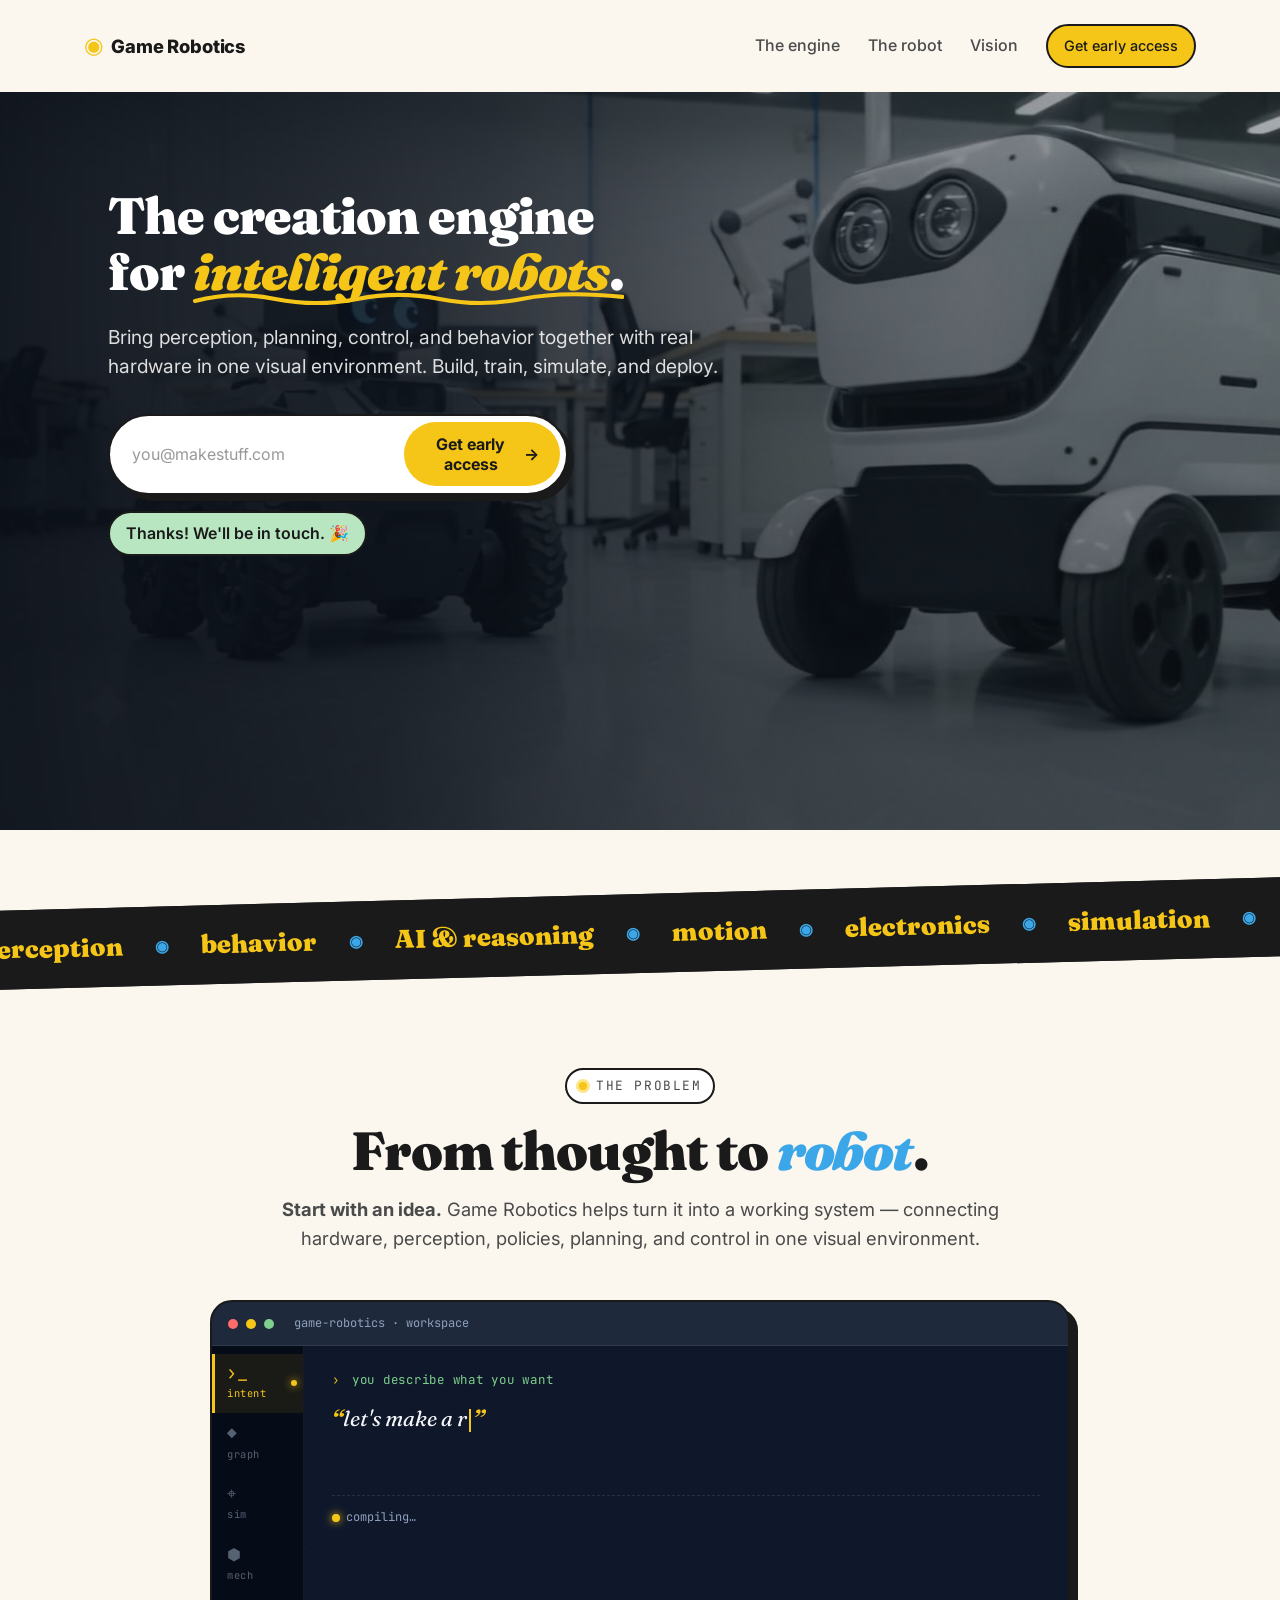
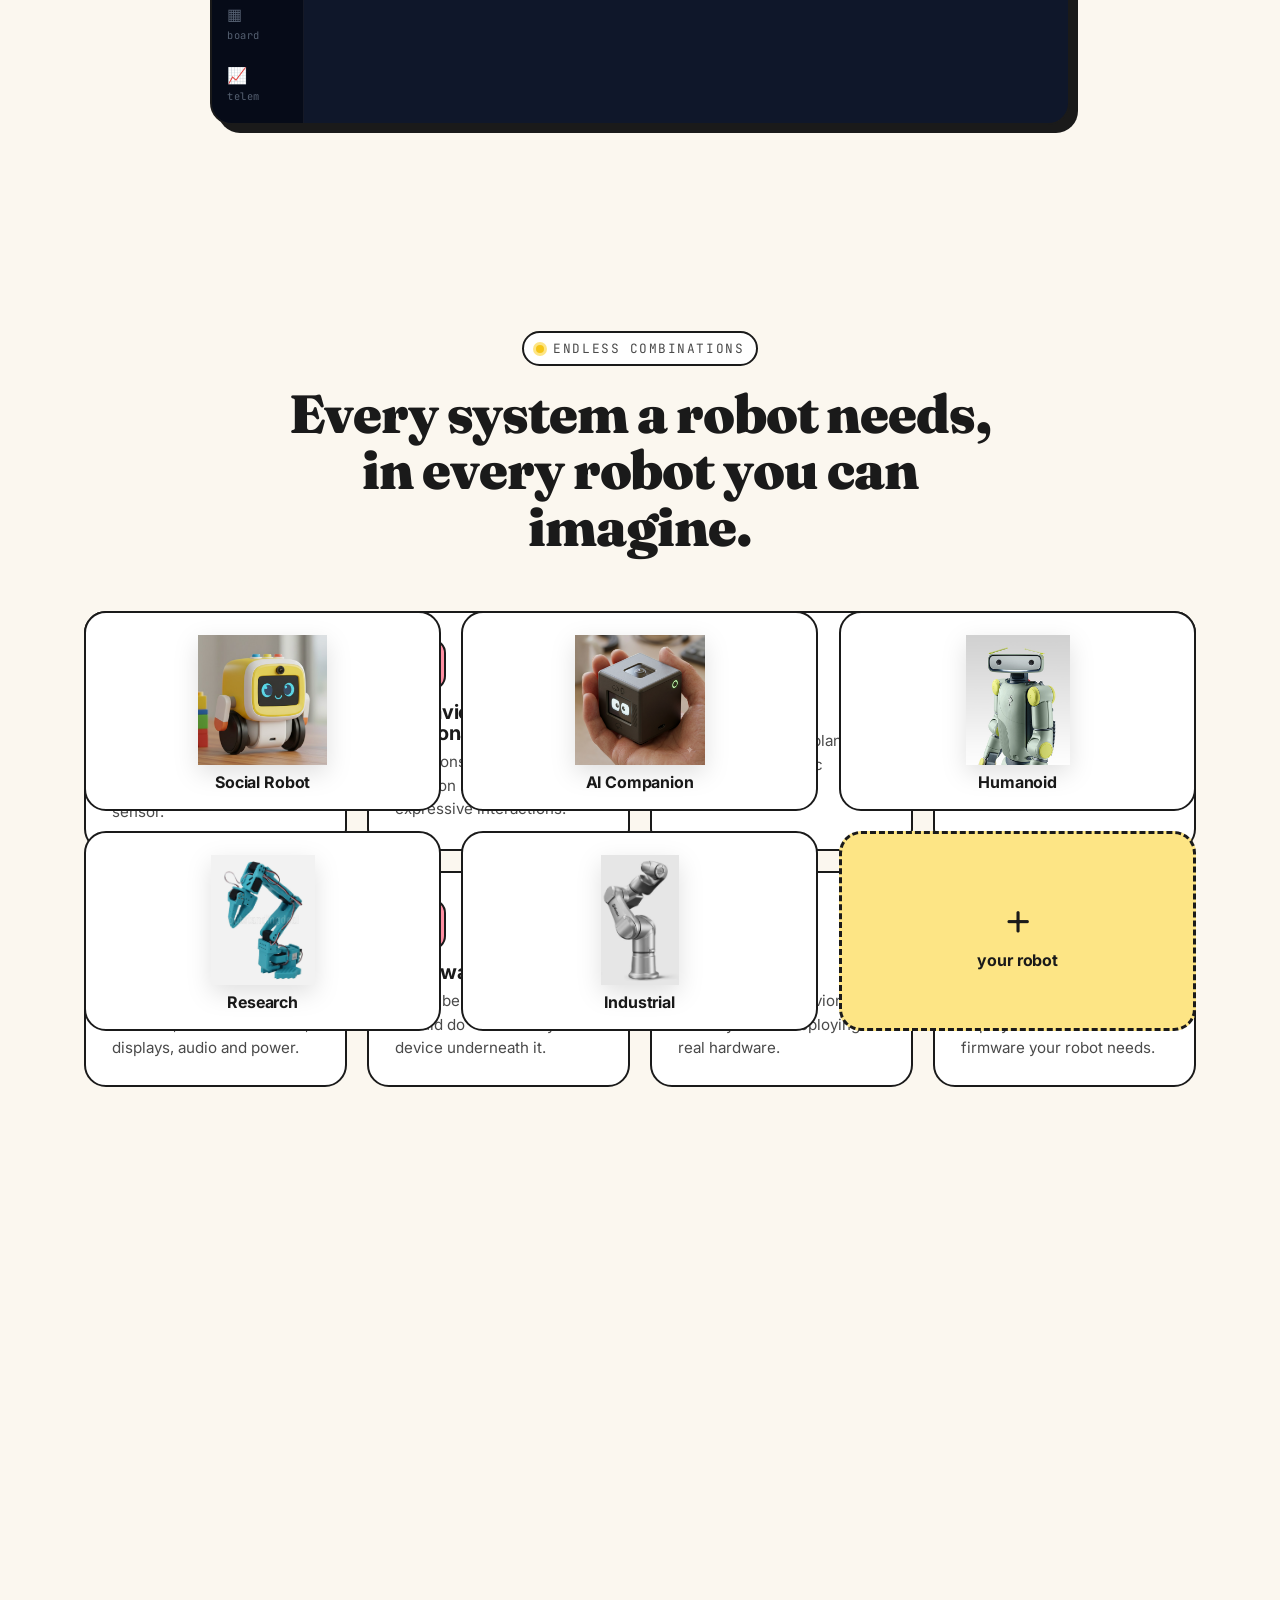
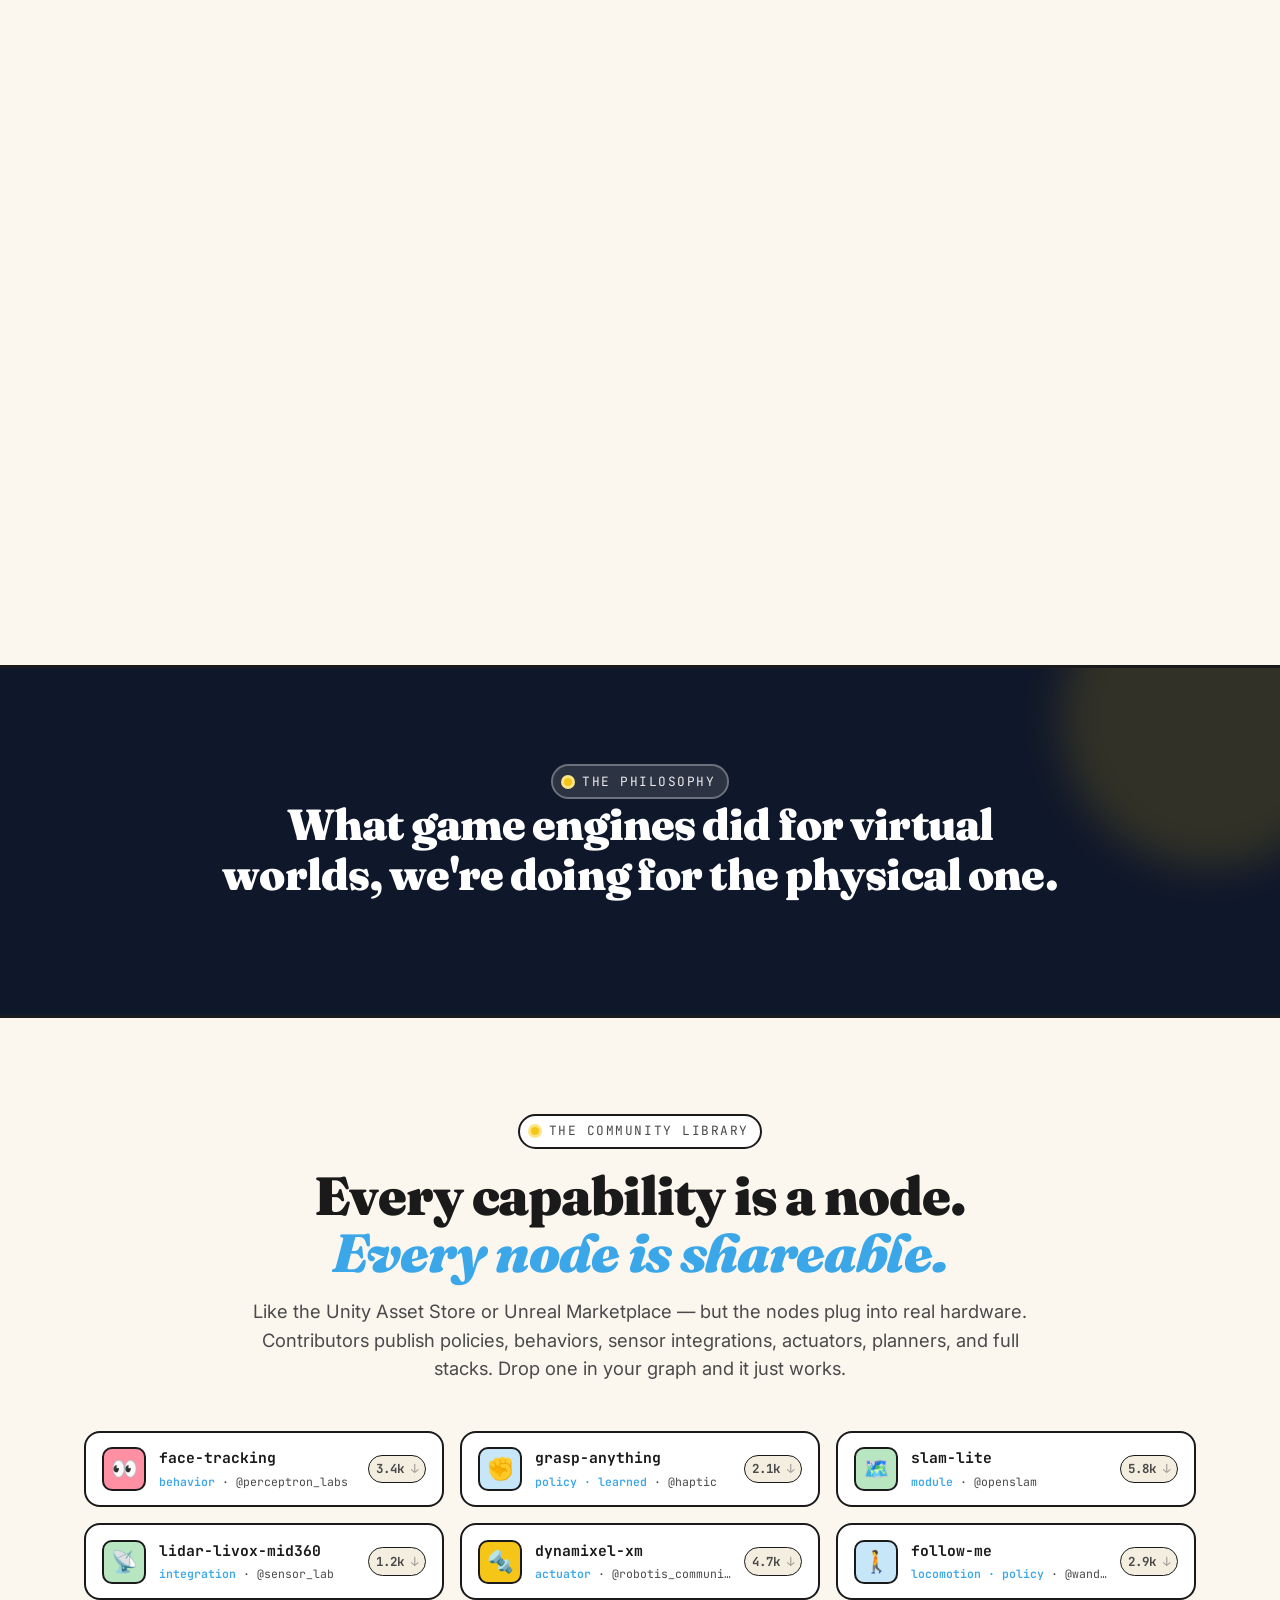
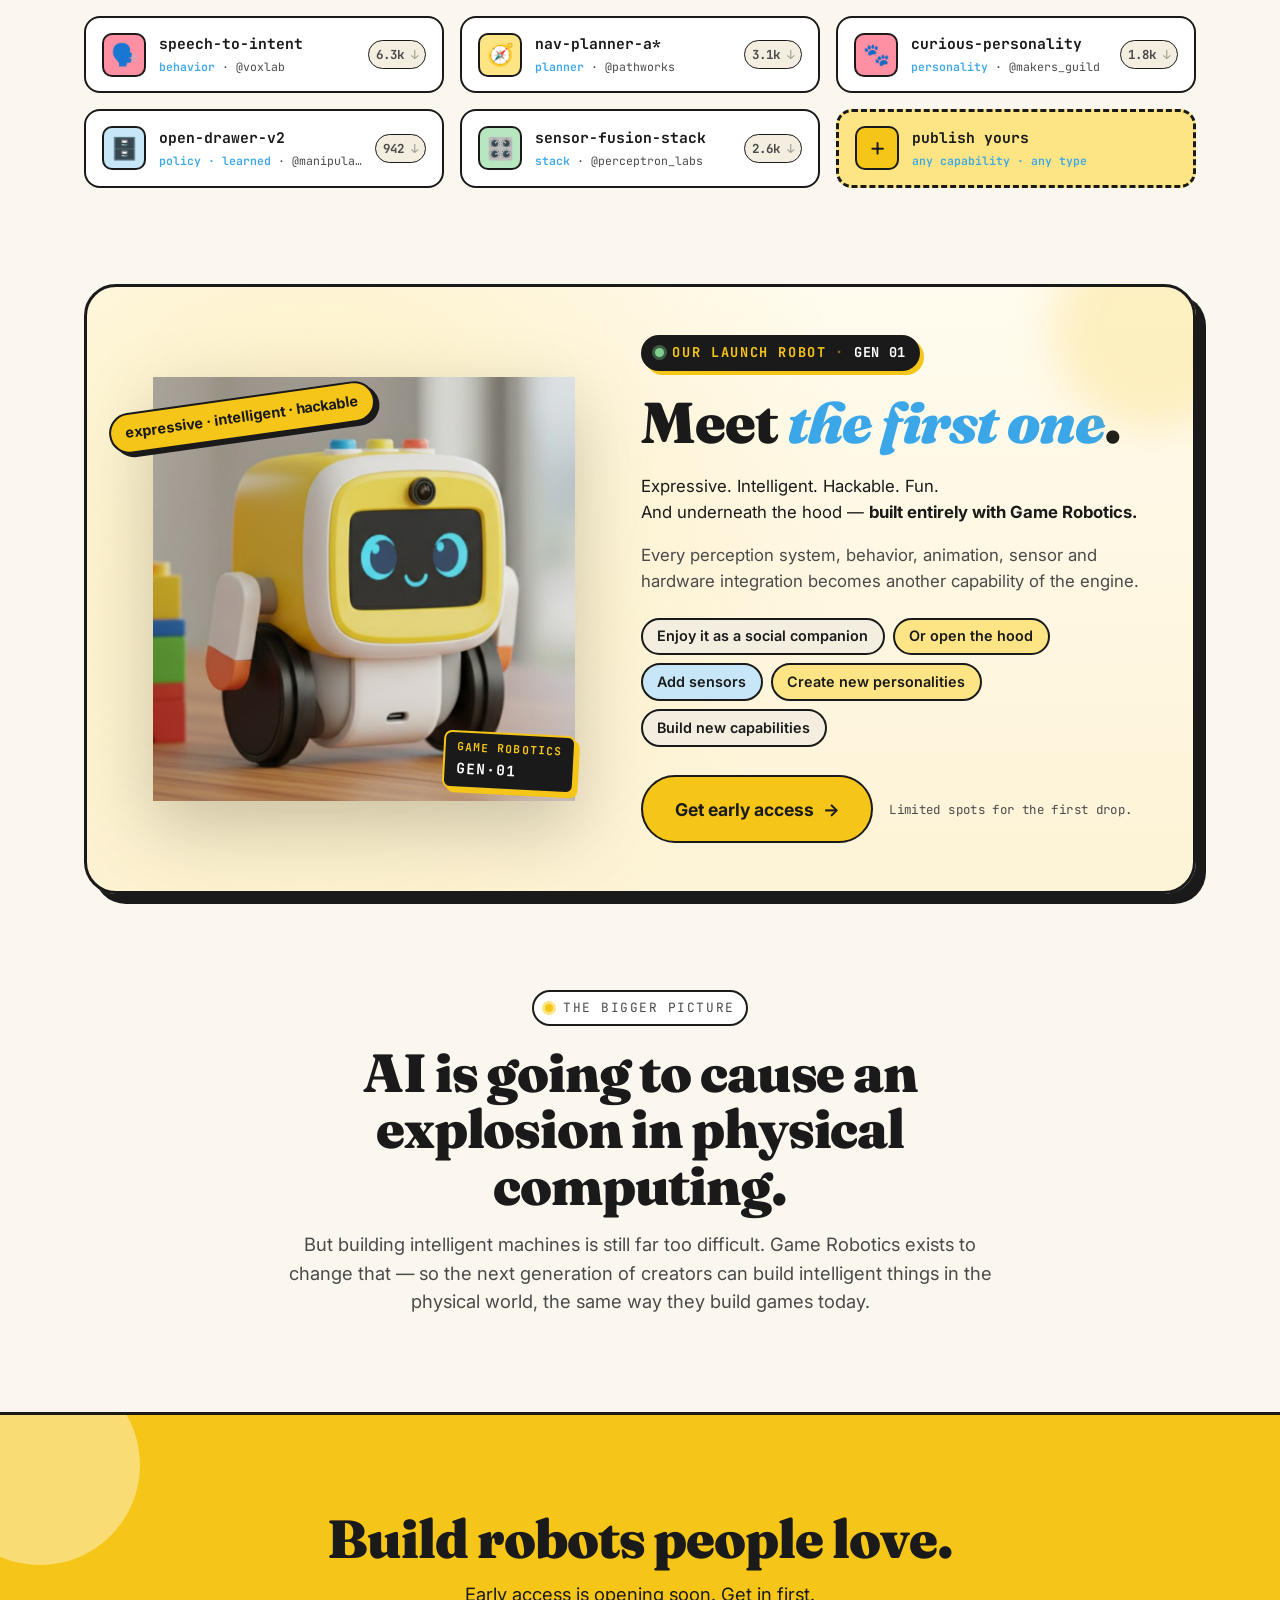
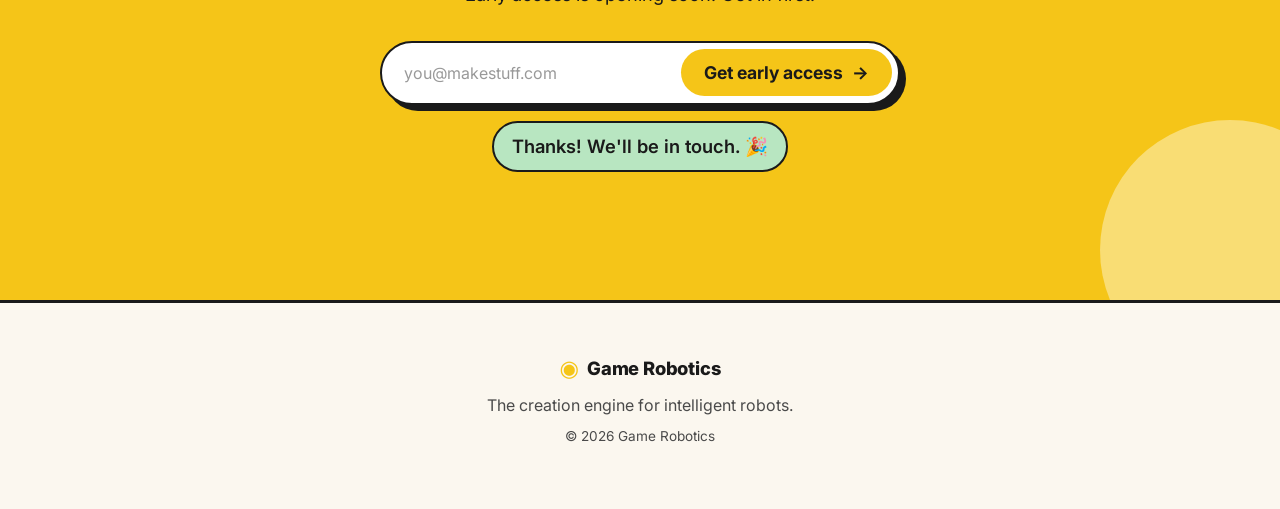
==== commit 09c4fe96: "Add community marketplace section Between the game-engine analogy and the launch robot: a "shared li" ====
--- a/v1-toybox/index.html
+++ b/v1-toybox/index.html
@@ -693,6 +693,118 @@
     </div>
   </section>
 
+  <!-- Community marketplace: shared library of robot abilities -->
+  <section class="marketplace" id="community">
+    <div class="section-head">
+      <div class="eyebrow"><span class="dot"></span> The community library</div>
+      <h2>Every capability is a node.<br /><em>Every node is shareable.</em></h2>
+      <p class="section-lede">
+        Like the Unity Asset Store or Unreal Marketplace — but the nodes plug
+        into real hardware. Contributors publish policies, behaviors, sensor
+        integrations, actuators, planners, and full stacks. Drop one in your
+        graph and it just works.
+      </p>
+    </div>
+
+    <div class="market-grid">
+      <div class="market-card m-behavior">
+        <div class="m-icon">👀</div>
+        <div class="m-body">
+          <div class="m-name">face-tracking</div>
+          <div class="m-meta"><span class="m-type">behavior</span> · <span class="m-author">@perceptron_labs</span></div>
+        </div>
+        <div class="m-stat">3.4k</div>
+      </div>
+      <div class="market-card m-policy">
+        <div class="m-icon">✊</div>
+        <div class="m-body">
+          <div class="m-name">grasp-anything</div>
+          <div class="m-meta"><span class="m-type">policy · learned</span> · <span class="m-author">@haptic</span></div>
+        </div>
+        <div class="m-stat">2.1k</div>
+      </div>
+      <div class="market-card m-integration">
+        <div class="m-icon">🗺️</div>
+        <div class="m-body">
+          <div class="m-name">slam-lite</div>
+          <div class="m-meta"><span class="m-type">module</span> · <span class="m-author">@openslam</span></div>
+        </div>
+        <div class="m-stat">5.8k</div>
+      </div>
+      <div class="market-card m-integration">
+        <div class="m-icon">📡</div>
+        <div class="m-body">
+          <div class="m-name">lidar-livox-mid360</div>
+          <div class="m-meta"><span class="m-type">integration</span> · <span class="m-author">@sensor_lab</span></div>
+        </div>
+        <div class="m-stat">1.2k</div>
+      </div>
+      <div class="market-card m-actuator">
+        <div class="m-icon">🔩</div>
+        <div class="m-body">
+          <div class="m-name">dynamixel-xm</div>
+          <div class="m-meta"><span class="m-type">actuator</span> · <span class="m-author">@robotis_community</span></div>
+        </div>
+        <div class="m-stat">4.7k</div>
+      </div>
+      <div class="market-card m-policy">
+        <div class="m-icon">🚶</div>
+        <div class="m-body">
+          <div class="m-name">follow-me</div>
+          <div class="m-meta"><span class="m-type">locomotion · policy</span> · <span class="m-author">@wander</span></div>
+        </div>
+        <div class="m-stat">2.9k</div>
+      </div>
+      <div class="market-card m-behavior">
+        <div class="m-icon">🗣️</div>
+        <div class="m-body">
+          <div class="m-name">speech-to-intent</div>
+          <div class="m-meta"><span class="m-type">behavior</span> · <span class="m-author">@voxlab</span></div>
+        </div>
+        <div class="m-stat">6.3k</div>
+      </div>
+      <div class="market-card m-planner">
+        <div class="m-icon">🧭</div>
+        <div class="m-body">
+          <div class="m-name">nav-planner-a*</div>
+          <div class="m-meta"><span class="m-type">planner</span> · <span class="m-author">@pathworks</span></div>
+        </div>
+        <div class="m-stat">3.1k</div>
+      </div>
+      <div class="market-card m-personality">
+        <div class="m-icon">🐾</div>
+        <div class="m-body">
+          <div class="m-name">curious-personality</div>
+          <div class="m-meta"><span class="m-type">personality</span> · <span class="m-author">@makers_guild</span></div>
+        </div>
+        <div class="m-stat">1.8k</div>
+      </div>
+      <div class="market-card m-policy">
+        <div class="m-icon">🗄️</div>
+        <div class="m-body">
+          <div class="m-name">open-drawer-v2</div>
+          <div class="m-meta"><span class="m-type">policy · learned</span> · <span class="m-author">@manipulate</span></div>
+        </div>
+        <div class="m-stat">942</div>
+      </div>
+      <div class="market-card m-integration">
+        <div class="m-icon">🎛️</div>
+        <div class="m-body">
+          <div class="m-name">sensor-fusion-stack</div>
+          <div class="m-meta"><span class="m-type">stack</span> · <span class="m-author">@perceptron_labs</span></div>
+        </div>
+        <div class="m-stat">2.6k</div>
+      </div>
+      <div class="market-card market-card-more">
+        <div class="m-icon m-icon-plus">+</div>
+        <div class="m-body">
+          <div class="m-name">publish yours</div>
+          <div class="m-meta"><span class="m-type">any capability · any type</span></div>
+        </div>
+      </div>
+    </div>
+  </section>
+
   <!-- The first robot: LAUNCH PRODUCT spotlight -->
   <section class="first-robot" id="robot">
     <div class="fr-spotlight">
--- a/v1-toybox/styles.css
+++ b/v1-toybox/styles.css
@@ -1850,6 +1850,115 @@
   font-family: 'JetBrains Mono', monospace;
   font-size: 0.85rem;
   color: var(--ink-2);
+}
+
+/* -------- Community marketplace -------- */
+.marketplace {
+  max-width: var(--max);
+  margin: 6rem auto;
+  padding: 0 1.5rem;
+}
+.marketplace .section-head h2 em { color: var(--blue); font-style: italic; }
+.market-grid {
+  display: grid;
+  grid-template-columns: repeat(3, 1fr);
+  gap: 1rem;
+}
+.market-card {
+  background: white;
+  border: 2px solid var(--ink);
+  border-radius: 16px;
+  padding: 0.9rem 1rem;
+  display: flex;
+  align-items: center;
+  gap: 0.8rem;
+  transition: transform 0.2s ease, box-shadow 0.2s ease;
+}
+.market-card:hover {
+  transform: translate(-3px, -3px);
+  box-shadow: 5px 5px 0 var(--ink);
+}
+.m-icon {
+  flex: 0 0 auto;
+  width: 44px;
+  height: 44px;
+  border-radius: 10px;
+  background: var(--yellow-soft);
+  border: 2px solid var(--ink);
+  display: grid;
+  place-items: center;
+  font-size: 1.35rem;
+}
+.m-behavior .m-icon { background: var(--pink); }
+.m-policy .m-icon { background: var(--blue-soft); }
+.m-integration .m-icon { background: var(--mint); }
+.m-actuator .m-icon { background: var(--yellow); }
+.m-planner .m-icon { background: var(--yellow-soft); }
+.m-personality .m-icon { background: var(--pink); }
+.m-body {
+  flex: 1;
+  min-width: 0;
+}
+.m-name {
+  font-family: 'JetBrains Mono', monospace;
+  font-weight: 700;
+  font-size: 0.92rem;
+  color: var(--ink);
+  overflow: hidden;
+  text-overflow: ellipsis;
+  white-space: nowrap;
+}
+.m-meta {
+  font-family: 'JetBrains Mono', monospace;
+  font-size: 0.72rem;
+  color: var(--ink-2);
+  margin-top: 0.15rem;
+  overflow: hidden;
+  text-overflow: ellipsis;
+  white-space: nowrap;
+}
+.m-type { color: var(--blue); font-weight: 600; }
+.m-author { color: var(--ink-2); }
+.m-stat {
+  flex: 0 0 auto;
+  font-family: 'JetBrains Mono', monospace;
+  font-size: 0.78rem;
+  font-weight: 700;
+  color: var(--ink-2);
+  background: var(--bg-2);
+  padding: 0.3em 0.55em;
+  border-radius: 999px;
+  border: 1.5px solid var(--ink);
+}
+.m-stat::after {
+  content: ' ↓';
+  color: var(--ink-2);
+  opacity: 0.5;
+}
+.market-card-more {
+  background: var(--yellow-soft);
+  border-style: dashed;
+  border-width: 3px;
+}
+.m-icon-plus {
+  background: var(--yellow) !important;
+  font-family: 'Fraunces', serif;
+  font-weight: 900;
+  font-size: 1.7rem;
+  line-height: 1;
+}
+
+@media (max-width: 900px) {
+  .market-grid { grid-template-columns: repeat(2, 1fr); }
+}
+@media (max-width: 520px) {
+  .market-grid { grid-template-columns: 1fr; }
+  .market-card { padding: 0.75rem 0.85rem; }
+  .m-icon { width: 40px; height: 40px; font-size: 1.2rem; }
+  .m-name { font-size: 0.85rem; }
+  .m-meta { font-size: 0.68rem; }
+  .m-stat { font-size: 0.7rem; padding: 0.25em 0.5em; }
+  .marketplace { margin: 4rem auto; }
 }
 
 /* -------- First robot: launch product spotlight -------- */
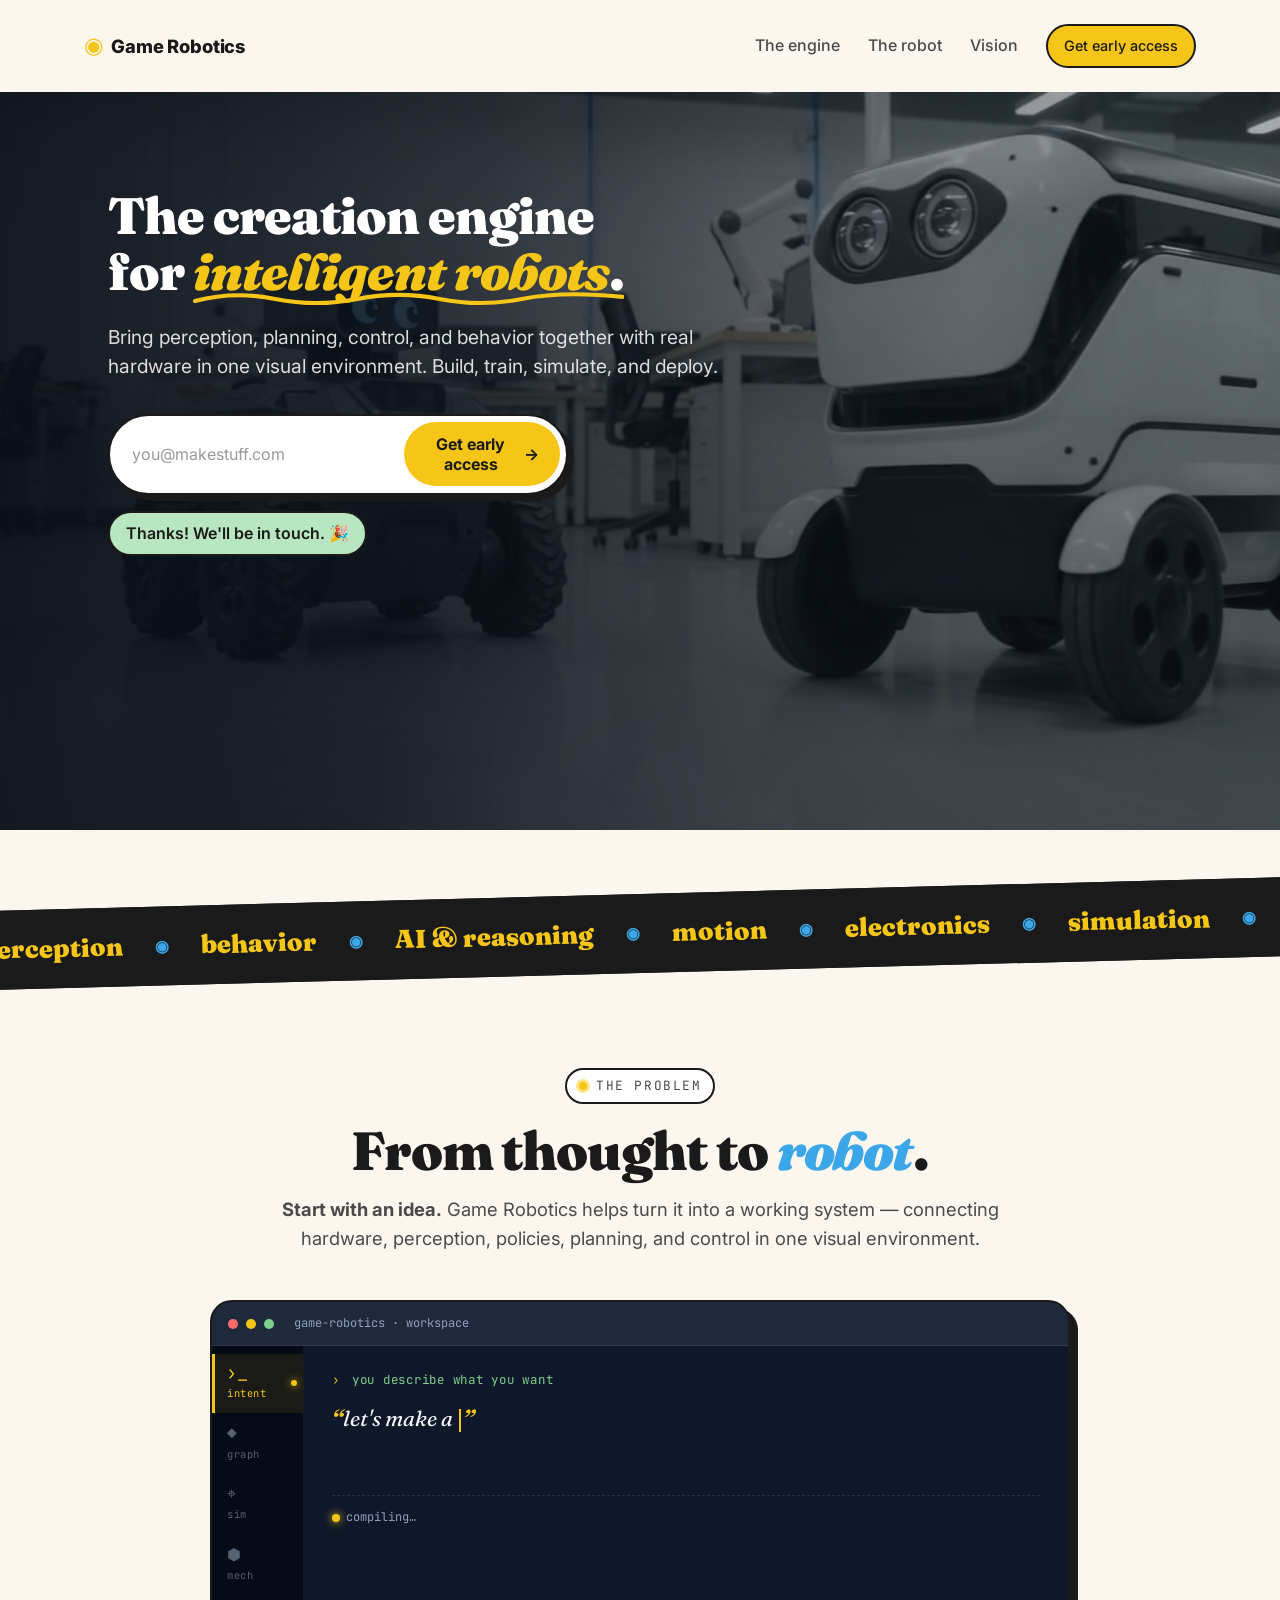
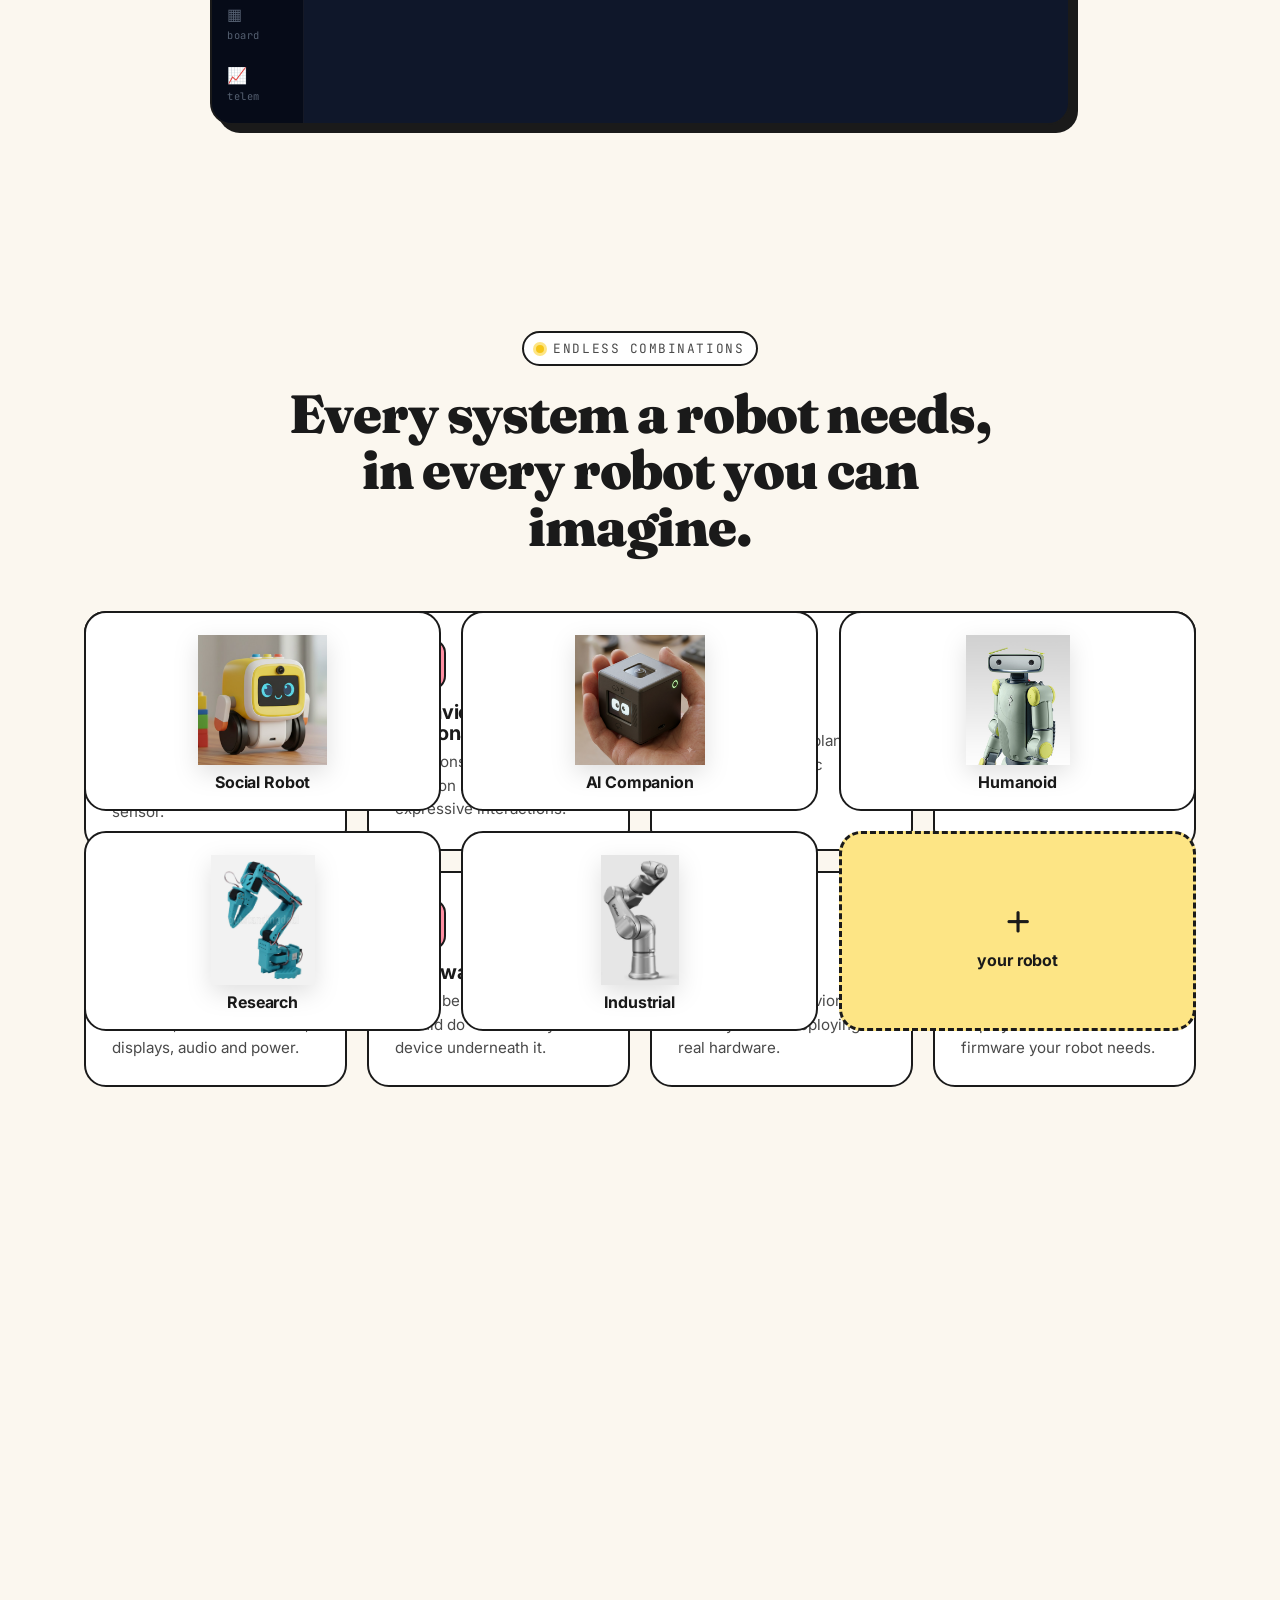
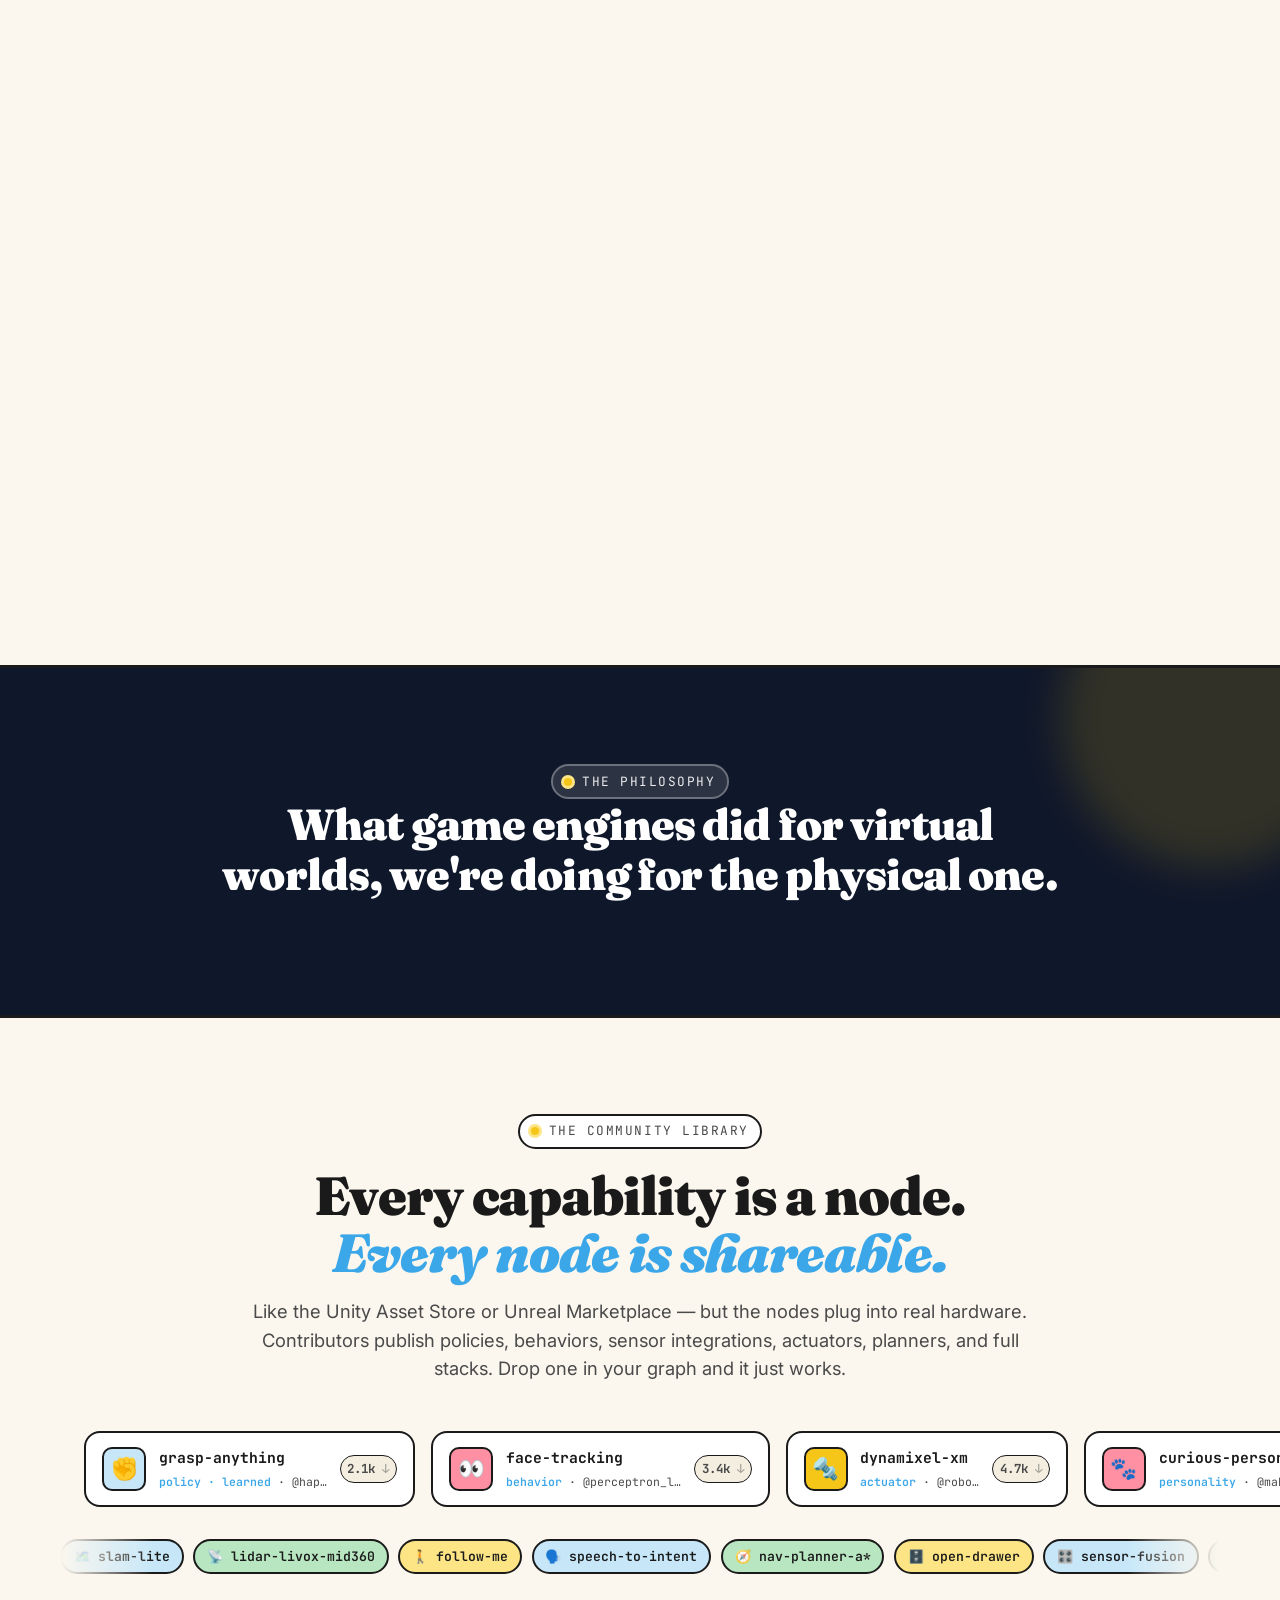
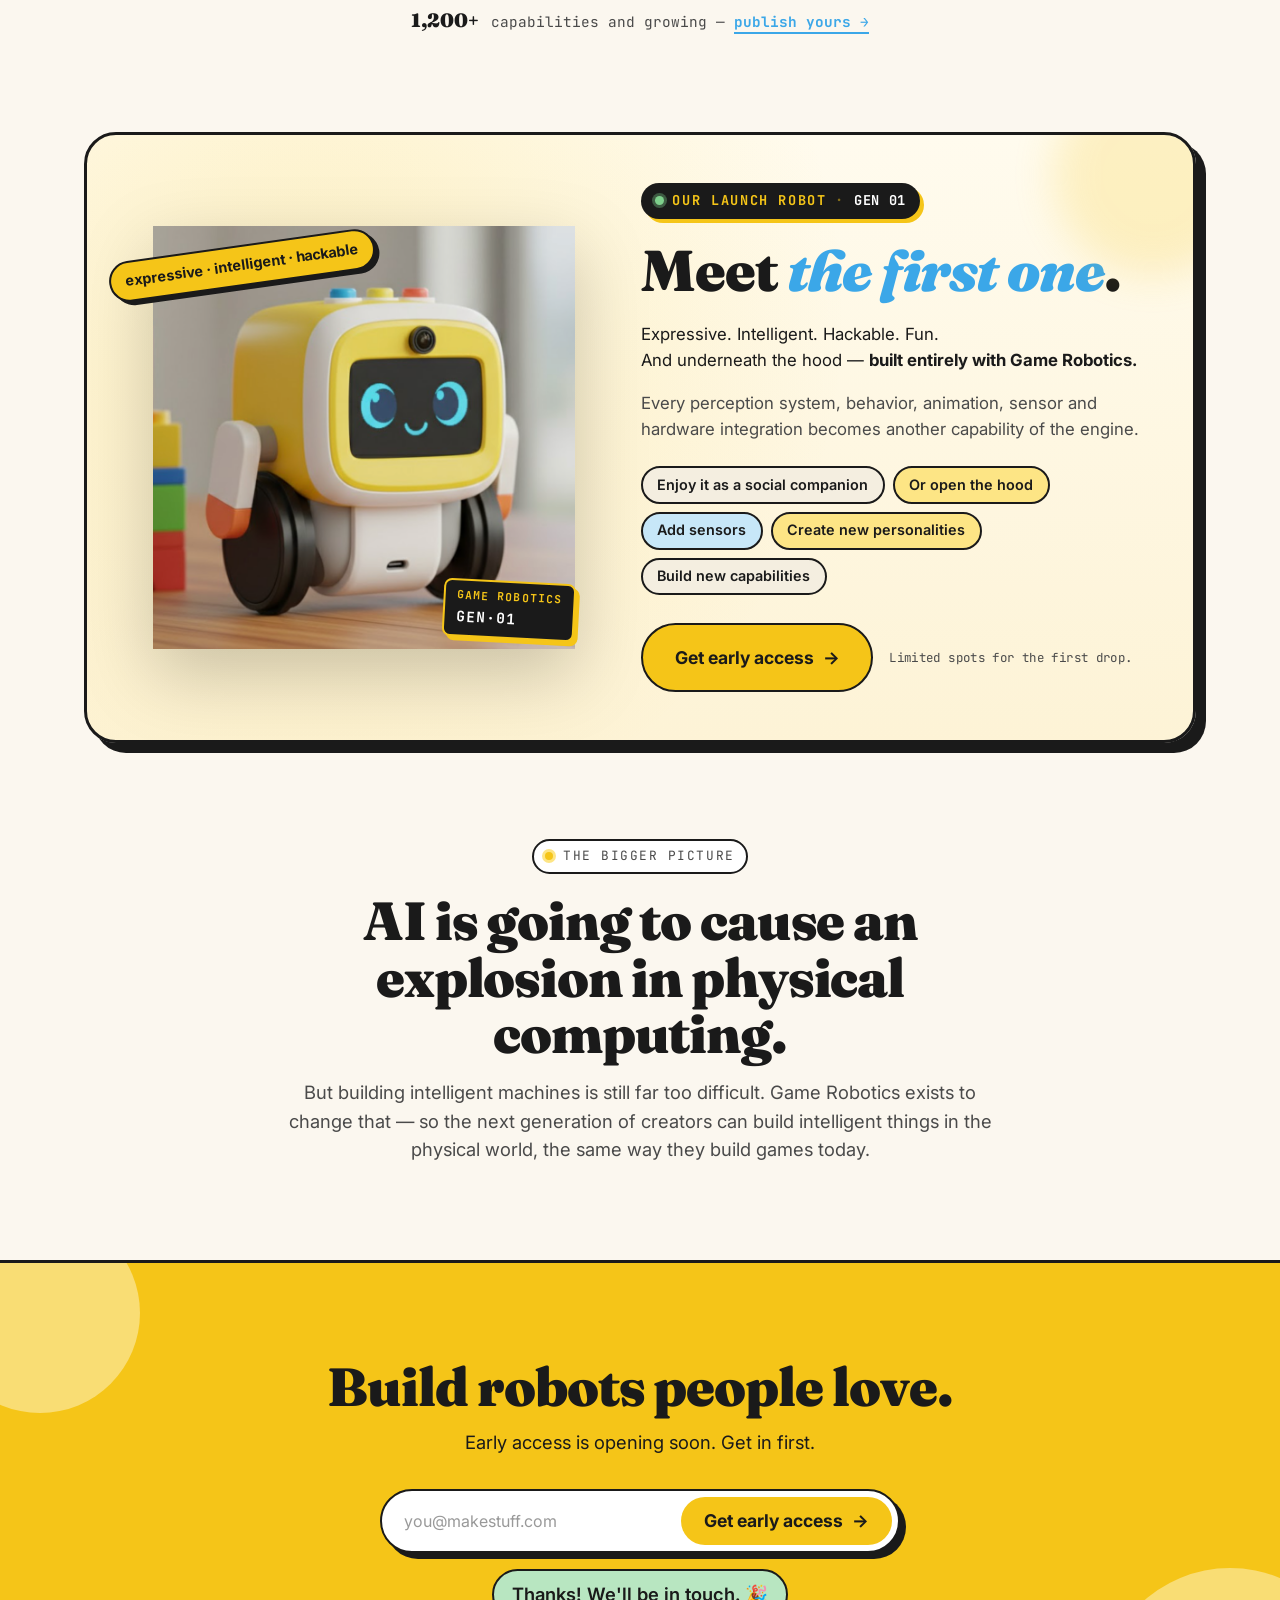
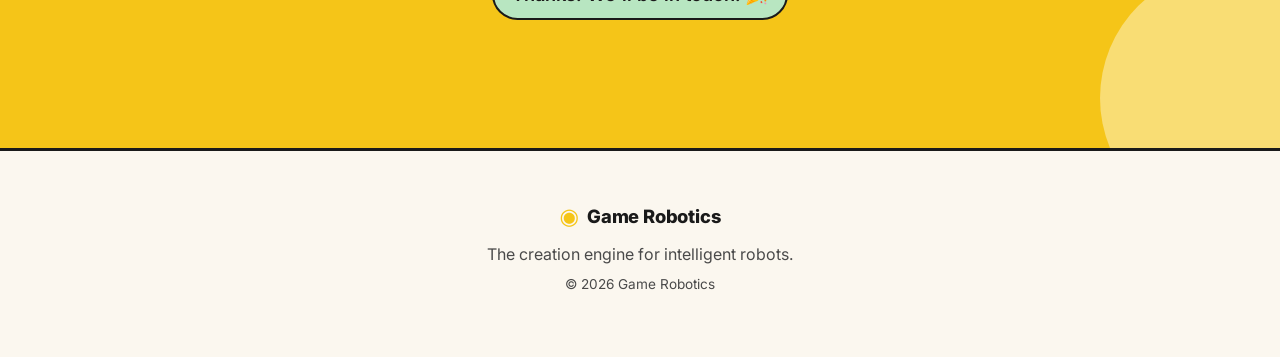
==== commit 5cead1f4: "Marketplace: 4 featured cards + auto-scrolling gallery of node chips Replaces the 12-card grid with " ====
--- a/v1-toybox/index.html
+++ b/v1-toybox/index.html
@@ -706,7 +706,15 @@
       </p>
     </div>
 
-    <div class="market-grid">
+    <div class="market-grid market-featured">
+      <div class="market-card m-policy">
+        <div class="m-icon">✊</div>
+        <div class="m-body">
+          <div class="m-name">grasp-anything</div>
+          <div class="m-meta"><span class="m-type">policy · learned</span> · <span class="m-author">@haptic</span></div>
+        </div>
+        <div class="m-stat">2.1k</div>
+      </div>
       <div class="market-card m-behavior">
         <div class="m-icon">👀</div>
         <div class="m-body">
@@ -715,61 +723,13 @@
         </div>
         <div class="m-stat">3.4k</div>
       </div>
-      <div class="market-card m-policy">
-        <div class="m-icon">✊</div>
-        <div class="m-body">
-          <div class="m-name">grasp-anything</div>
-          <div class="m-meta"><span class="m-type">policy · learned</span> · <span class="m-author">@haptic</span></div>
-        </div>
-        <div class="m-stat">2.1k</div>
-      </div>
-      <div class="market-card m-integration">
-        <div class="m-icon">🗺️</div>
-        <div class="m-body">
-          <div class="m-name">slam-lite</div>
-          <div class="m-meta"><span class="m-type">module</span> · <span class="m-author">@openslam</span></div>
-        </div>
-        <div class="m-stat">5.8k</div>
-      </div>
-      <div class="market-card m-integration">
-        <div class="m-icon">📡</div>
-        <div class="m-body">
-          <div class="m-name">lidar-livox-mid360</div>
-          <div class="m-meta"><span class="m-type">integration</span> · <span class="m-author">@sensor_lab</span></div>
-        </div>
-        <div class="m-stat">1.2k</div>
-      </div>
       <div class="market-card m-actuator">
         <div class="m-icon">🔩</div>
         <div class="m-body">
           <div class="m-name">dynamixel-xm</div>
-          <div class="m-meta"><span class="m-type">actuator</span> · <span class="m-author">@robotis_community</span></div>
+          <div class="m-meta"><span class="m-type">actuator</span> · <span class="m-author">@robotis</span></div>
         </div>
         <div class="m-stat">4.7k</div>
-      </div>
-      <div class="market-card m-policy">
-        <div class="m-icon">🚶</div>
-        <div class="m-body">
-          <div class="m-name">follow-me</div>
-          <div class="m-meta"><span class="m-type">locomotion · policy</span> · <span class="m-author">@wander</span></div>
-        </div>
-        <div class="m-stat">2.9k</div>
-      </div>
-      <div class="market-card m-behavior">
-        <div class="m-icon">🗣️</div>
-        <div class="m-body">
-          <div class="m-name">speech-to-intent</div>
-          <div class="m-meta"><span class="m-type">behavior</span> · <span class="m-author">@voxlab</span></div>
-        </div>
-        <div class="m-stat">6.3k</div>
-      </div>
-      <div class="market-card m-planner">
-        <div class="m-icon">🧭</div>
-        <div class="m-body">
-          <div class="m-name">nav-planner-a*</div>
-          <div class="m-meta"><span class="m-type">planner</span> · <span class="m-author">@pathworks</span></div>
-        </div>
-        <div class="m-stat">3.1k</div>
       </div>
       <div class="market-card m-personality">
         <div class="m-icon">🐾</div>
@@ -779,30 +739,45 @@
         </div>
         <div class="m-stat">1.8k</div>
       </div>
-      <div class="market-card m-policy">
-        <div class="m-icon">🗄️</div>
-        <div class="m-body">
-          <div class="m-name">open-drawer-v2</div>
-          <div class="m-meta"><span class="m-type">policy · learned</span> · <span class="m-author">@manipulate</span></div>
-        </div>
-        <div class="m-stat">942</div>
-      </div>
-      <div class="market-card m-integration">
-        <div class="m-icon">🎛️</div>
-        <div class="m-body">
-          <div class="m-name">sensor-fusion-stack</div>
-          <div class="m-meta"><span class="m-type">stack</span> · <span class="m-author">@perceptron_labs</span></div>
-        </div>
-        <div class="m-stat">2.6k</div>
-      </div>
-      <div class="market-card market-card-more">
-        <div class="m-icon m-icon-plus">+</div>
-        <div class="m-body">
-          <div class="m-name">publish yours</div>
-          <div class="m-meta"><span class="m-type">any capability · any type</span></div>
-        </div>
-      </div>
-    </div>
+    </div>
+
+    <div class="market-trail" aria-label="More capabilities in the library">
+      <div class="market-trail-track">
+        <span class="mini-node">🗺️ slam-lite</span>
+        <span class="mini-node">📡 lidar-livox-mid360</span>
+        <span class="mini-node">🚶 follow-me</span>
+        <span class="mini-node">🗣️ speech-to-intent</span>
+        <span class="mini-node">🧭 nav-planner-a*</span>
+        <span class="mini-node">🗄️ open-drawer</span>
+        <span class="mini-node">🎛️ sensor-fusion</span>
+        <span class="mini-node">📷 rgbd-cam</span>
+        <span class="mini-node">🧲 gripper-parallel</span>
+        <span class="mini-node">🌡️ imu-bno085</span>
+        <span class="mini-node">🎨 emotion-mixer</span>
+        <span class="mini-node">🧠 llm-planner</span>
+        <span class="mini-node">🦾 arm-pilot</span>
+        <span class="mini-node">🎯 aim-and-track</span>
+        <!-- duplicate for seamless loop -->
+        <span class="mini-node" aria-hidden="true">🗺️ slam-lite</span>
+        <span class="mini-node" aria-hidden="true">📡 lidar-livox-mid360</span>
+        <span class="mini-node" aria-hidden="true">🚶 follow-me</span>
+        <span class="mini-node" aria-hidden="true">🗣️ speech-to-intent</span>
+        <span class="mini-node" aria-hidden="true">🧭 nav-planner-a*</span>
+        <span class="mini-node" aria-hidden="true">🗄️ open-drawer</span>
+        <span class="mini-node" aria-hidden="true">🎛️ sensor-fusion</span>
+        <span class="mini-node" aria-hidden="true">📷 rgbd-cam</span>
+        <span class="mini-node" aria-hidden="true">🧲 gripper-parallel</span>
+        <span class="mini-node" aria-hidden="true">🌡️ imu-bno085</span>
+        <span class="mini-node" aria-hidden="true">🎨 emotion-mixer</span>
+        <span class="mini-node" aria-hidden="true">🧠 llm-planner</span>
+        <span class="mini-node" aria-hidden="true">🦾 arm-pilot</span>
+        <span class="mini-node" aria-hidden="true">🎯 aim-and-track</span>
+      </div>
+    </div>
+
+    <p class="market-count">
+      <strong>1,200+</strong> capabilities and growing — <span class="market-cta-inline">publish yours →</span>
+    </p>
   </section>
 
   <!-- The first robot: LAUNCH PRODUCT spotlight -->
--- a/v1-toybox/styles.css
+++ b/v1-toybox/styles.css
@@ -1861,9 +1861,10 @@
 .marketplace .section-head h2 em { color: var(--blue); font-style: italic; }
 .market-grid {
   display: grid;
-  grid-template-columns: repeat(3, 1fr);
+  grid-template-columns: repeat(4, 1fr);
   gap: 1rem;
 }
+.market-featured { margin-bottom: 1.5rem; }
 .market-card {
   background: white;
   border: 2px solid var(--ink);
@@ -1935,17 +1936,59 @@
   color: var(--ink-2);
   opacity: 0.5;
 }
-.market-card-more {
-  background: var(--yellow-soft);
-  border-style: dashed;
-  border-width: 3px;
-}
-.m-icon-plus {
-  background: var(--yellow) !important;
+/* Scrolling marquee of mini node chips */
+.market-trail {
+  overflow: hidden;
+  padding: 0.5rem 0;
+  margin: 0 -1.5rem;
+  -webkit-mask-image: linear-gradient(90deg, transparent 0, black 8%, black 92%, transparent 100%);
+          mask-image: linear-gradient(90deg, transparent 0, black 8%, black 92%, transparent 100%);
+}
+.market-trail-track {
+  display: flex;
+  gap: 0.6rem;
+  width: max-content;
+  animation: market-scroll 45s linear infinite;
+}
+@keyframes market-scroll {
+  to { transform: translateX(-50%); }
+}
+.mini-node {
+  flex: 0 0 auto;
+  font-family: 'JetBrains Mono', monospace;
+  font-weight: 600;
+  font-size: 0.82rem;
+  color: var(--ink);
+  background: white;
+  border: 2px solid var(--ink);
+  border-radius: 999px;
+  padding: 0.4em 0.9em;
+  white-space: nowrap;
+}
+.mini-node:nth-child(3n)   { background: var(--yellow-soft); }
+.mini-node:nth-child(3n+1) { background: var(--blue-soft); }
+.mini-node:nth-child(3n+2) { background: var(--mint); }
+
+/* Count / CTA line under the trail */
+.market-count {
+  margin-top: 1.5rem;
+  text-align: center;
+  font-family: 'JetBrains Mono', monospace;
+  font-size: 0.9rem;
+  color: var(--ink-2);
+}
+.market-count strong {
+  color: var(--ink);
   font-family: 'Fraunces', serif;
   font-weight: 900;
-  font-size: 1.7rem;
-  line-height: 1;
+  font-size: 1.2rem;
+  margin-right: 0.15em;
+}
+.market-cta-inline {
+  color: var(--blue);
+  font-weight: 700;
+  border-bottom: 2px solid var(--blue);
+  padding-bottom: 1px;
 }
 
 @media (max-width: 900px) {
@@ -1958,7 +2001,10 @@
   .m-name { font-size: 0.85rem; }
   .m-meta { font-size: 0.68rem; }
   .m-stat { font-size: 0.7rem; padding: 0.25em 0.5em; }
-  .marketplace { margin: 4rem auto; }
+  .marketplace { margin: 4rem auto; padding: 0 1rem; }
+  .market-trail { margin: 0 -1rem; }
+  .mini-node { font-size: 0.72rem; padding: 0.35em 0.75em; }
+  .market-count { font-size: 0.8rem; }
 }
 
 /* -------- First robot: launch product spotlight -------- */
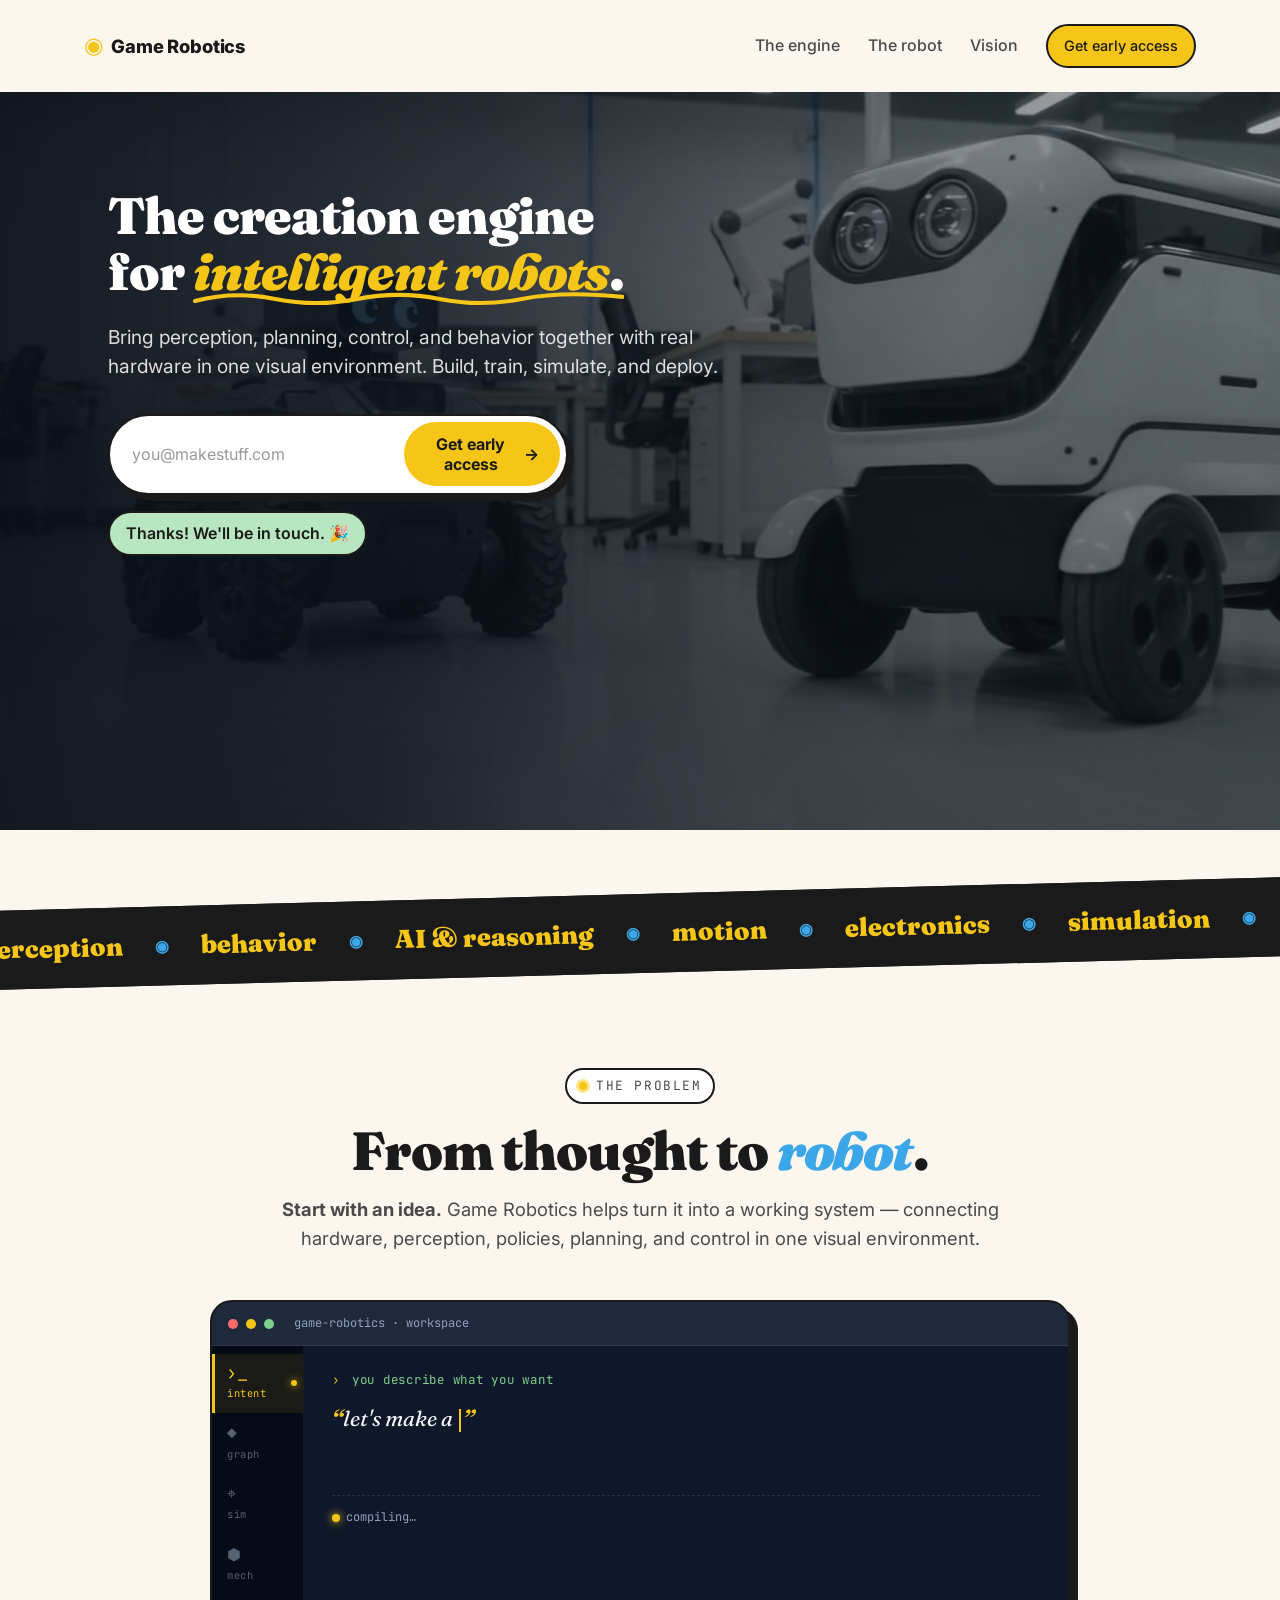
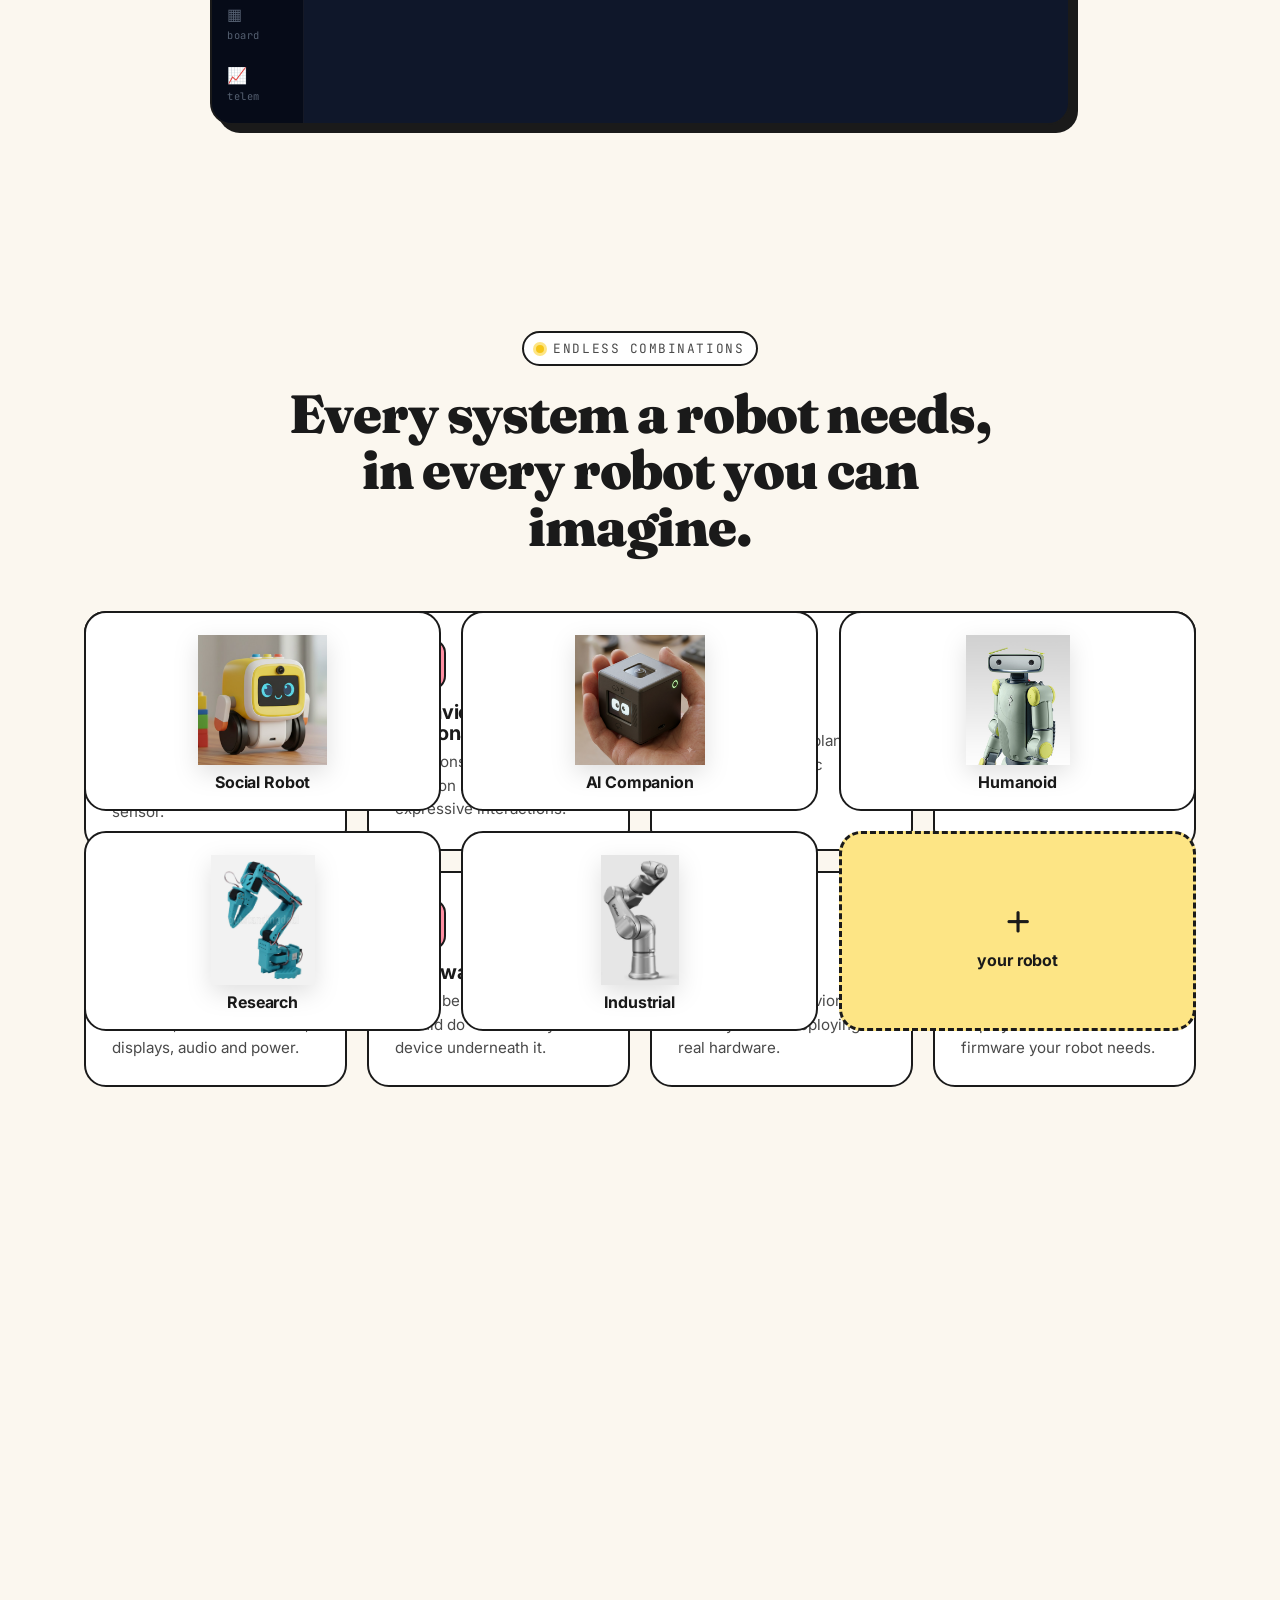
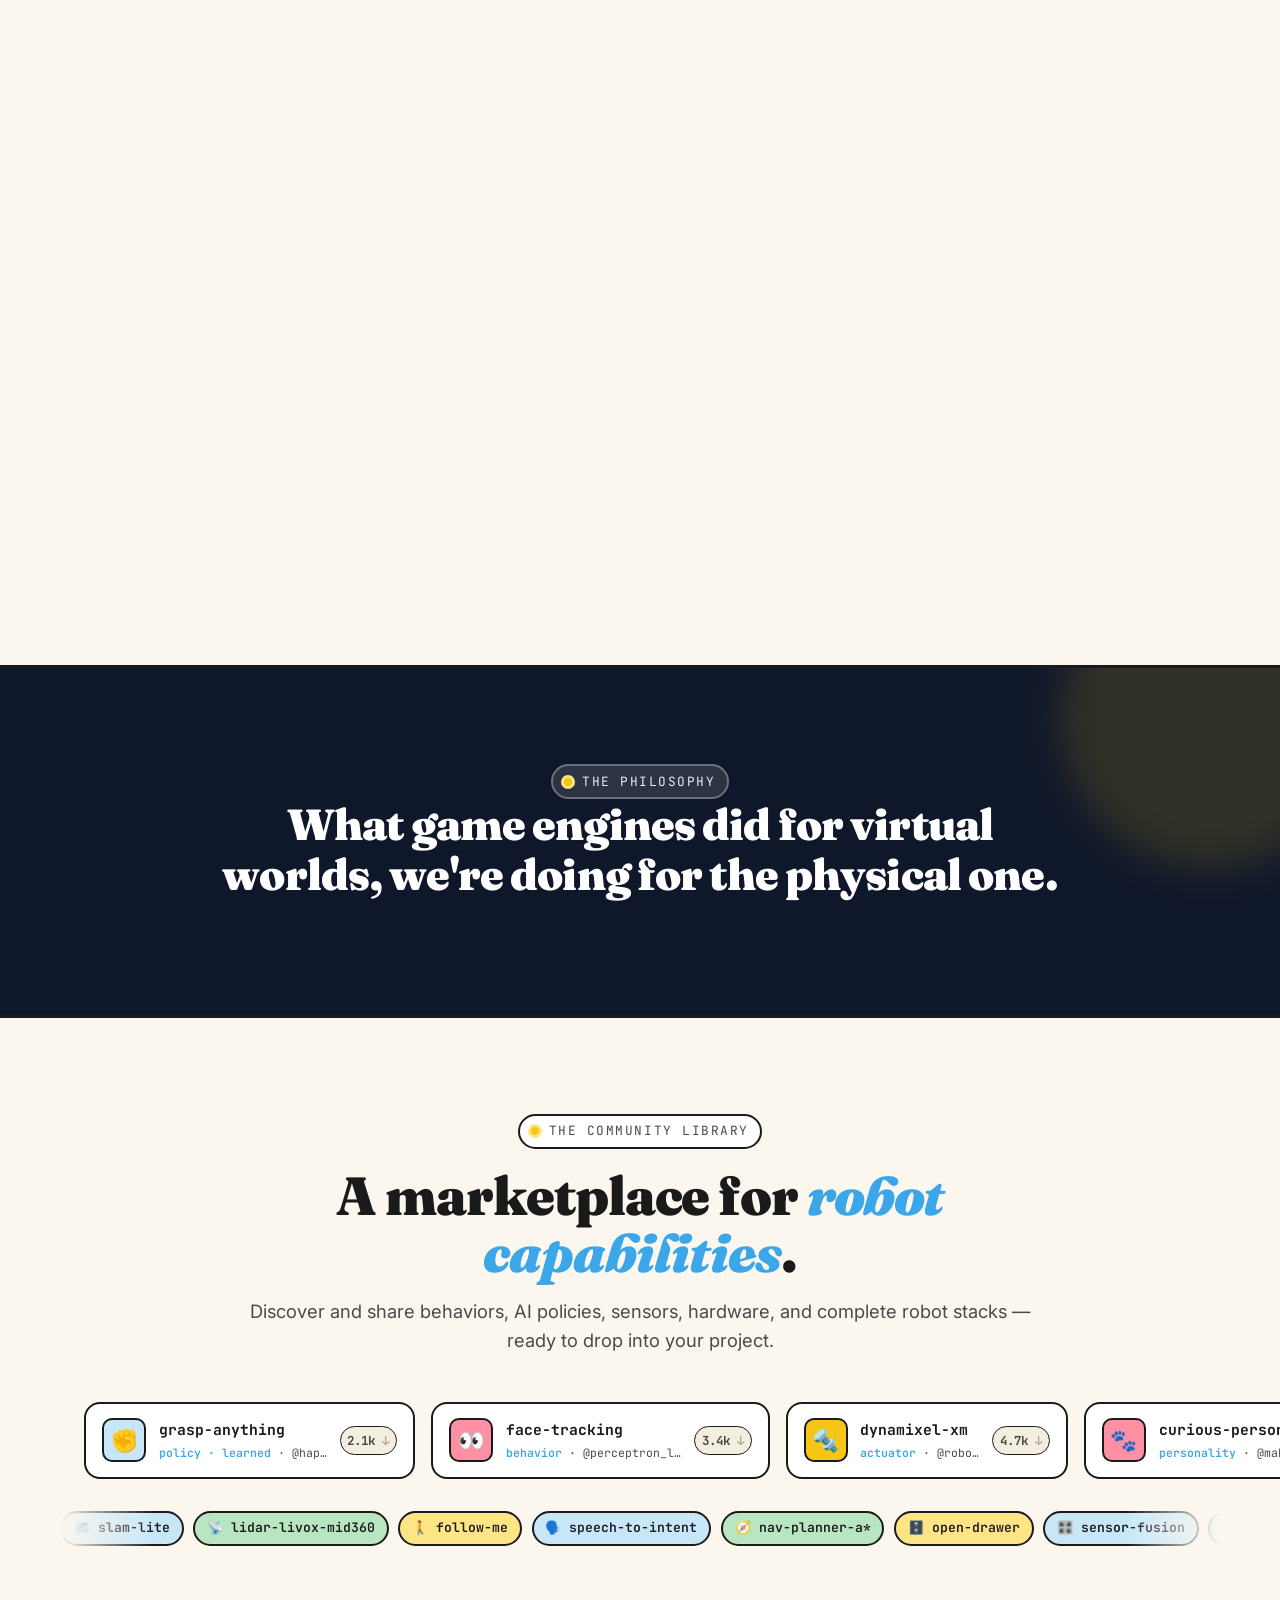
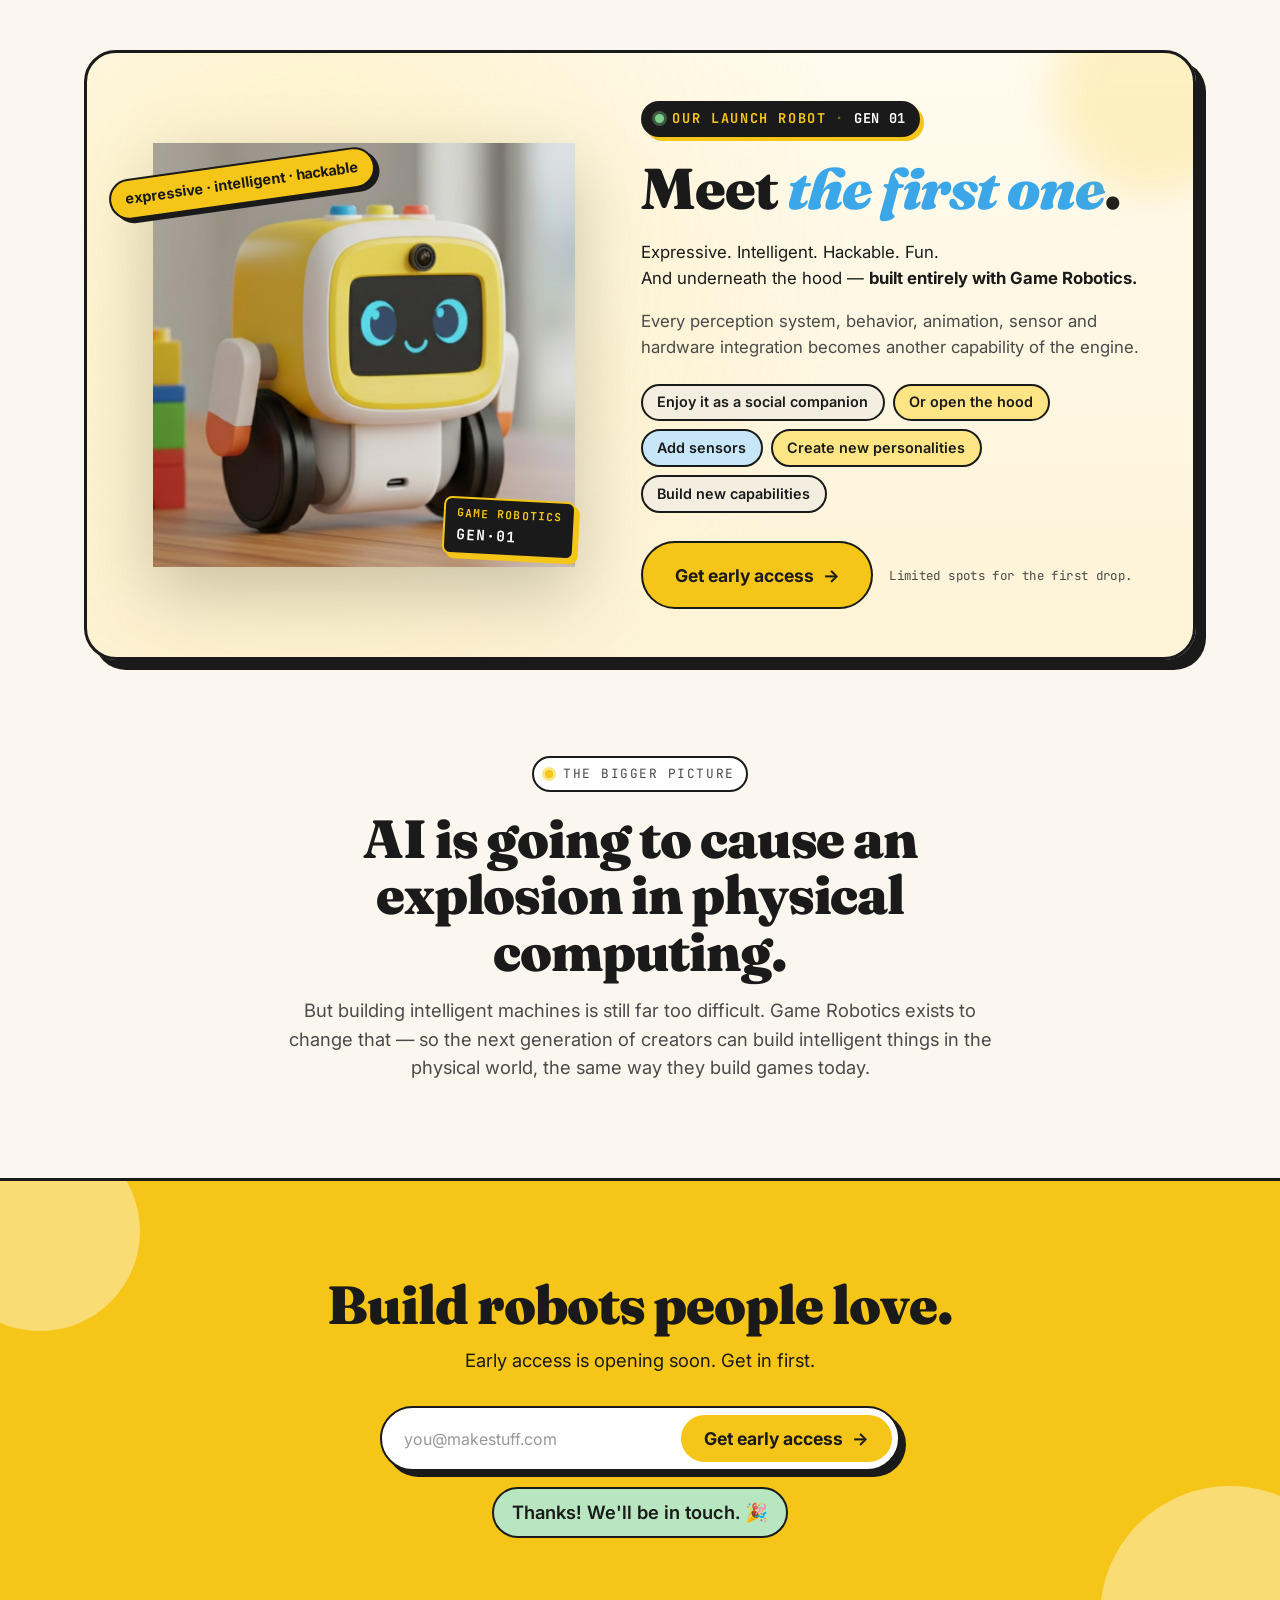
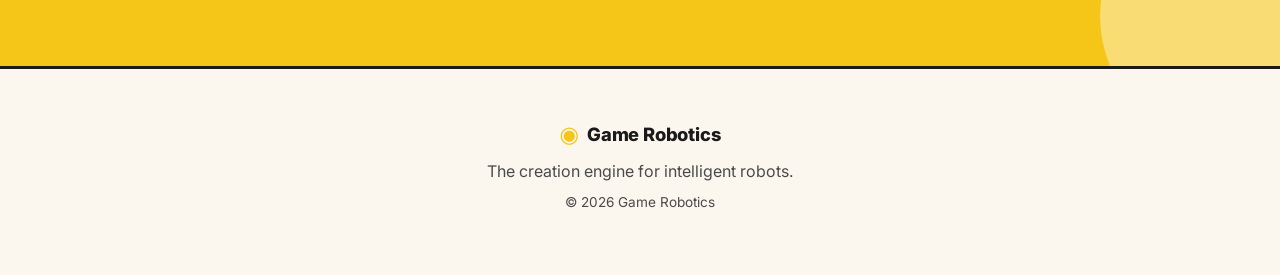
==== commit 3e7145da: "Marketplace copy: rework headline + lede, drop count line - Headline: "A marketplace for robot capab" ====
--- a/v1-toybox/index.html
+++ b/v1-toybox/index.html
@@ -697,12 +697,10 @@
   <section class="marketplace" id="community">
     <div class="section-head">
       <div class="eyebrow"><span class="dot"></span> The community library</div>
-      <h2>Every capability is a node.<br /><em>Every node is shareable.</em></h2>
+      <h2>A marketplace for <em>robot capabilities</em>.</h2>
       <p class="section-lede">
-        Like the Unity Asset Store or Unreal Marketplace — but the nodes plug
-        into real hardware. Contributors publish policies, behaviors, sensor
-        integrations, actuators, planners, and full stacks. Drop one in your
-        graph and it just works.
+        Discover and share behaviors, AI policies, sensors, hardware, and
+        complete robot stacks — ready to drop into your project.
       </p>
     </div>
 
@@ -775,9 +773,6 @@
       </div>
     </div>
 
-    <p class="market-count">
-      <strong>1,200+</strong> capabilities and growing — <span class="market-cta-inline">publish yours →</span>
-    </p>
   </section>
 
   <!-- The first robot: LAUNCH PRODUCT spotlight -->
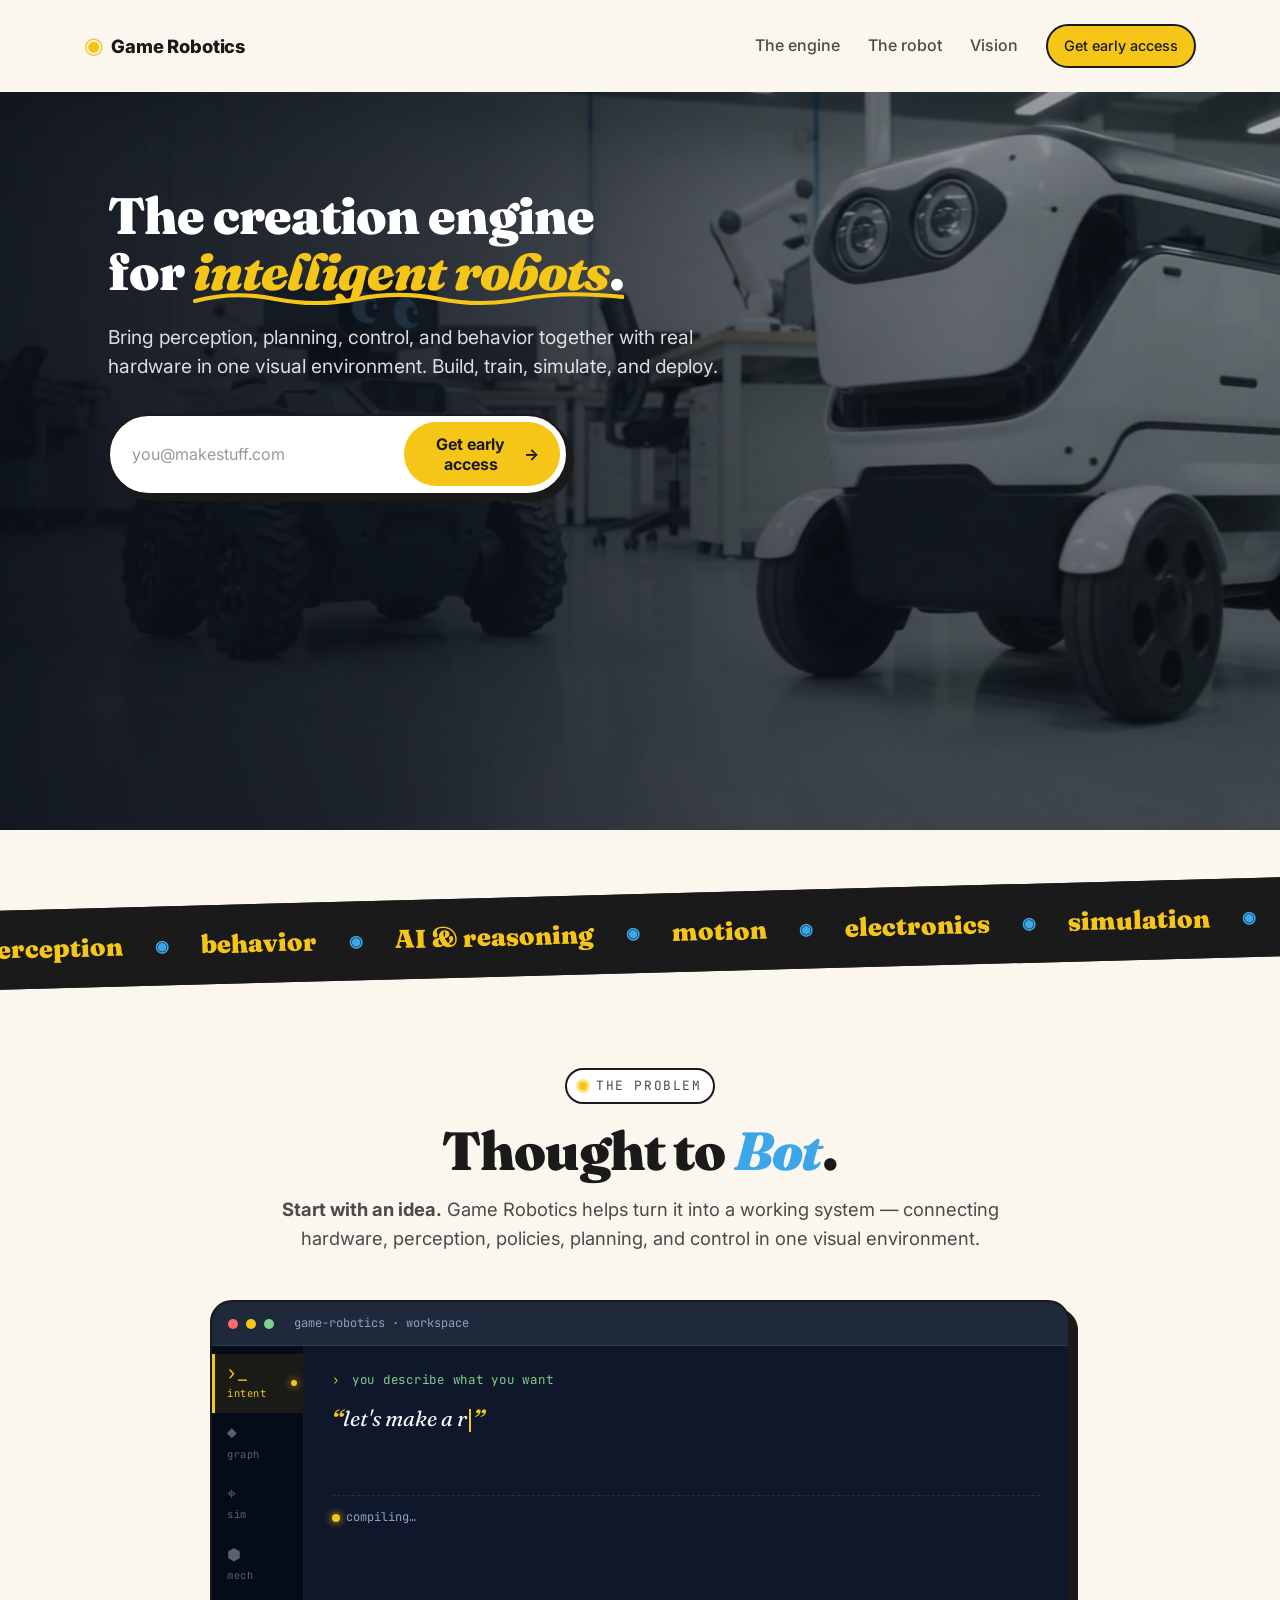
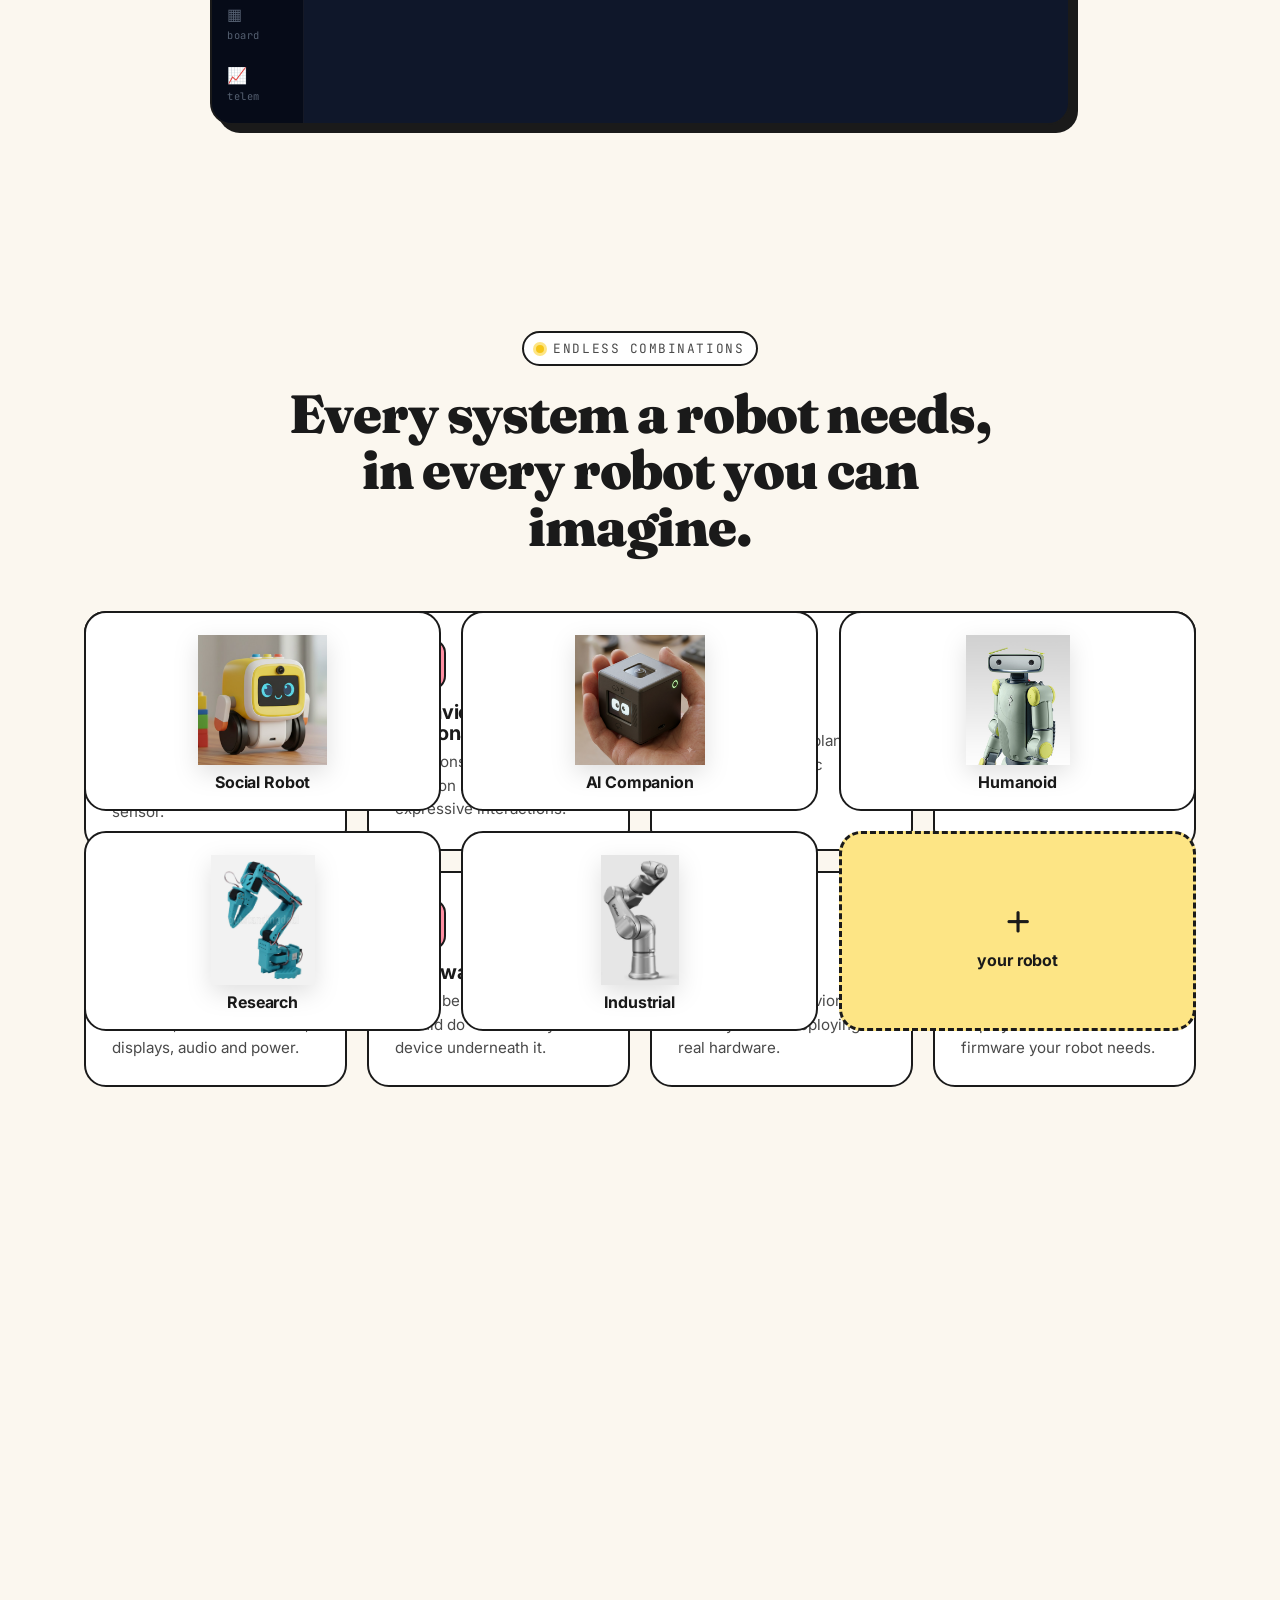
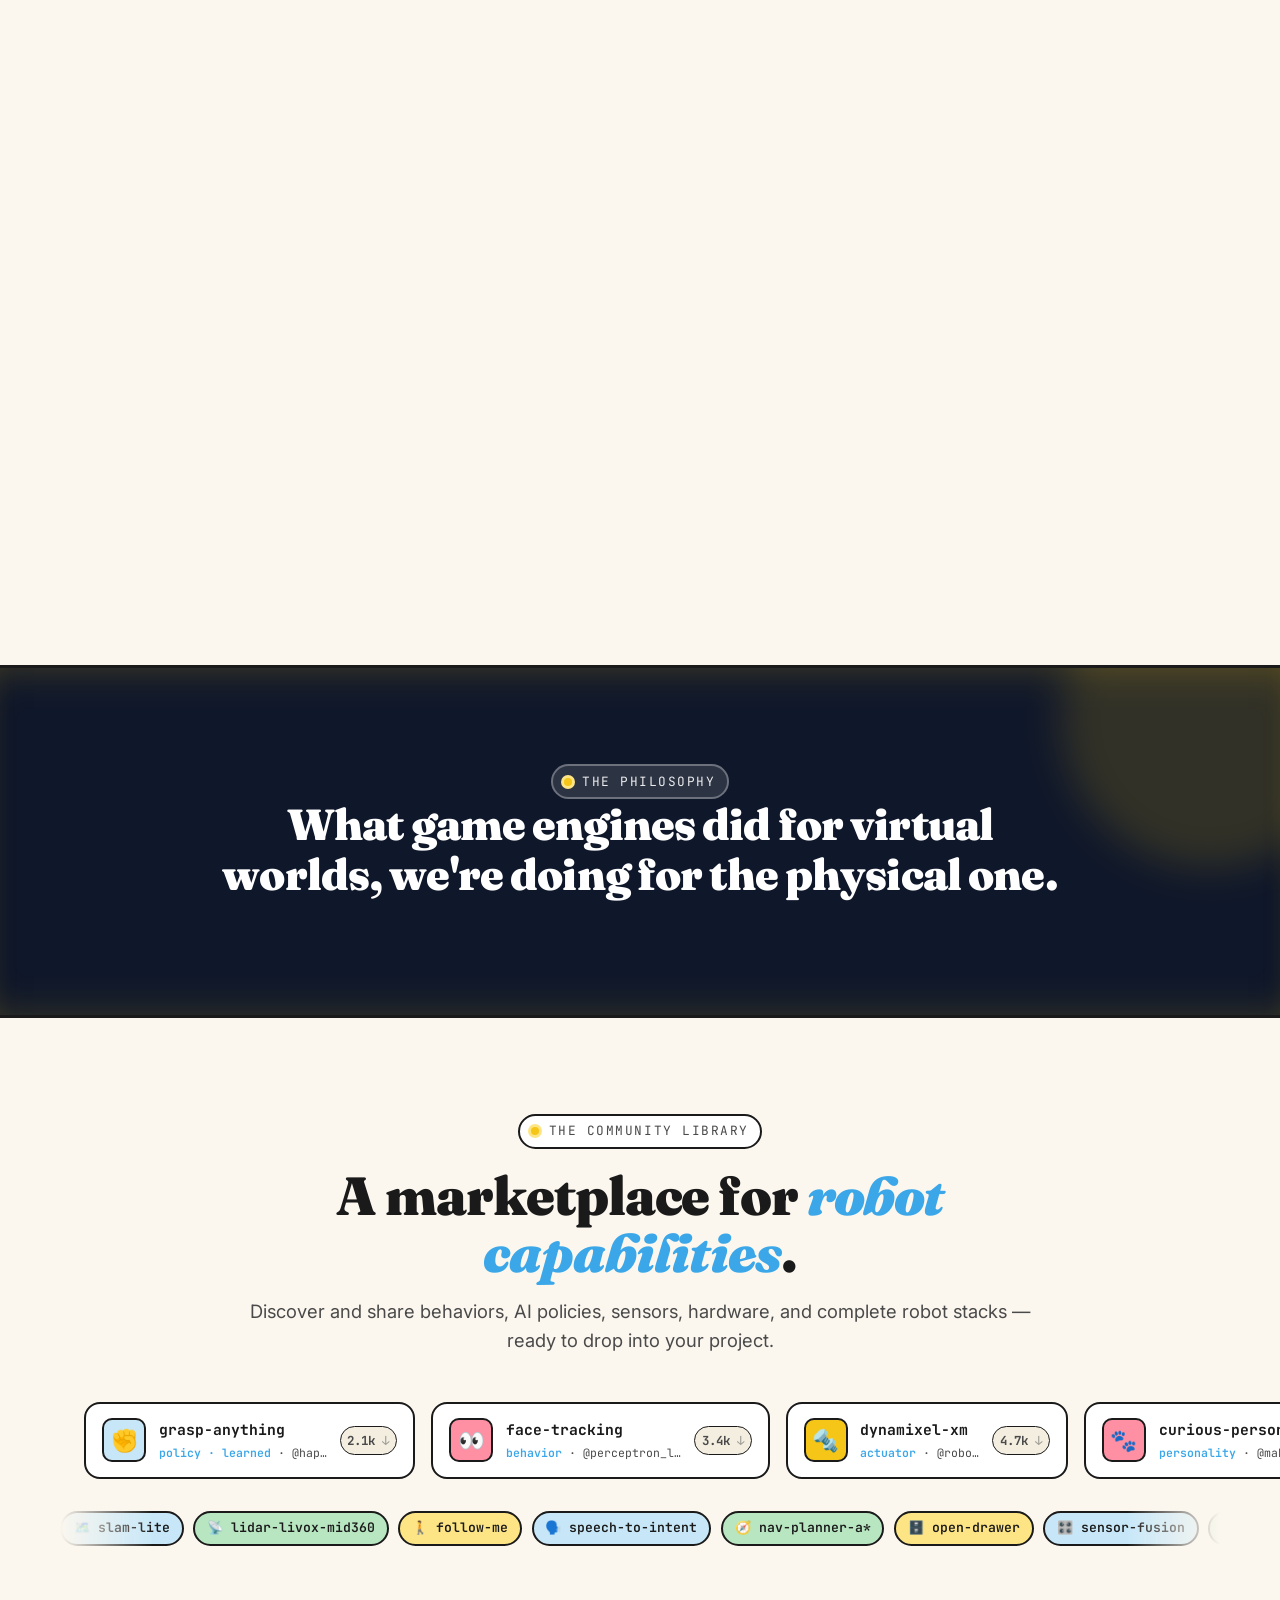
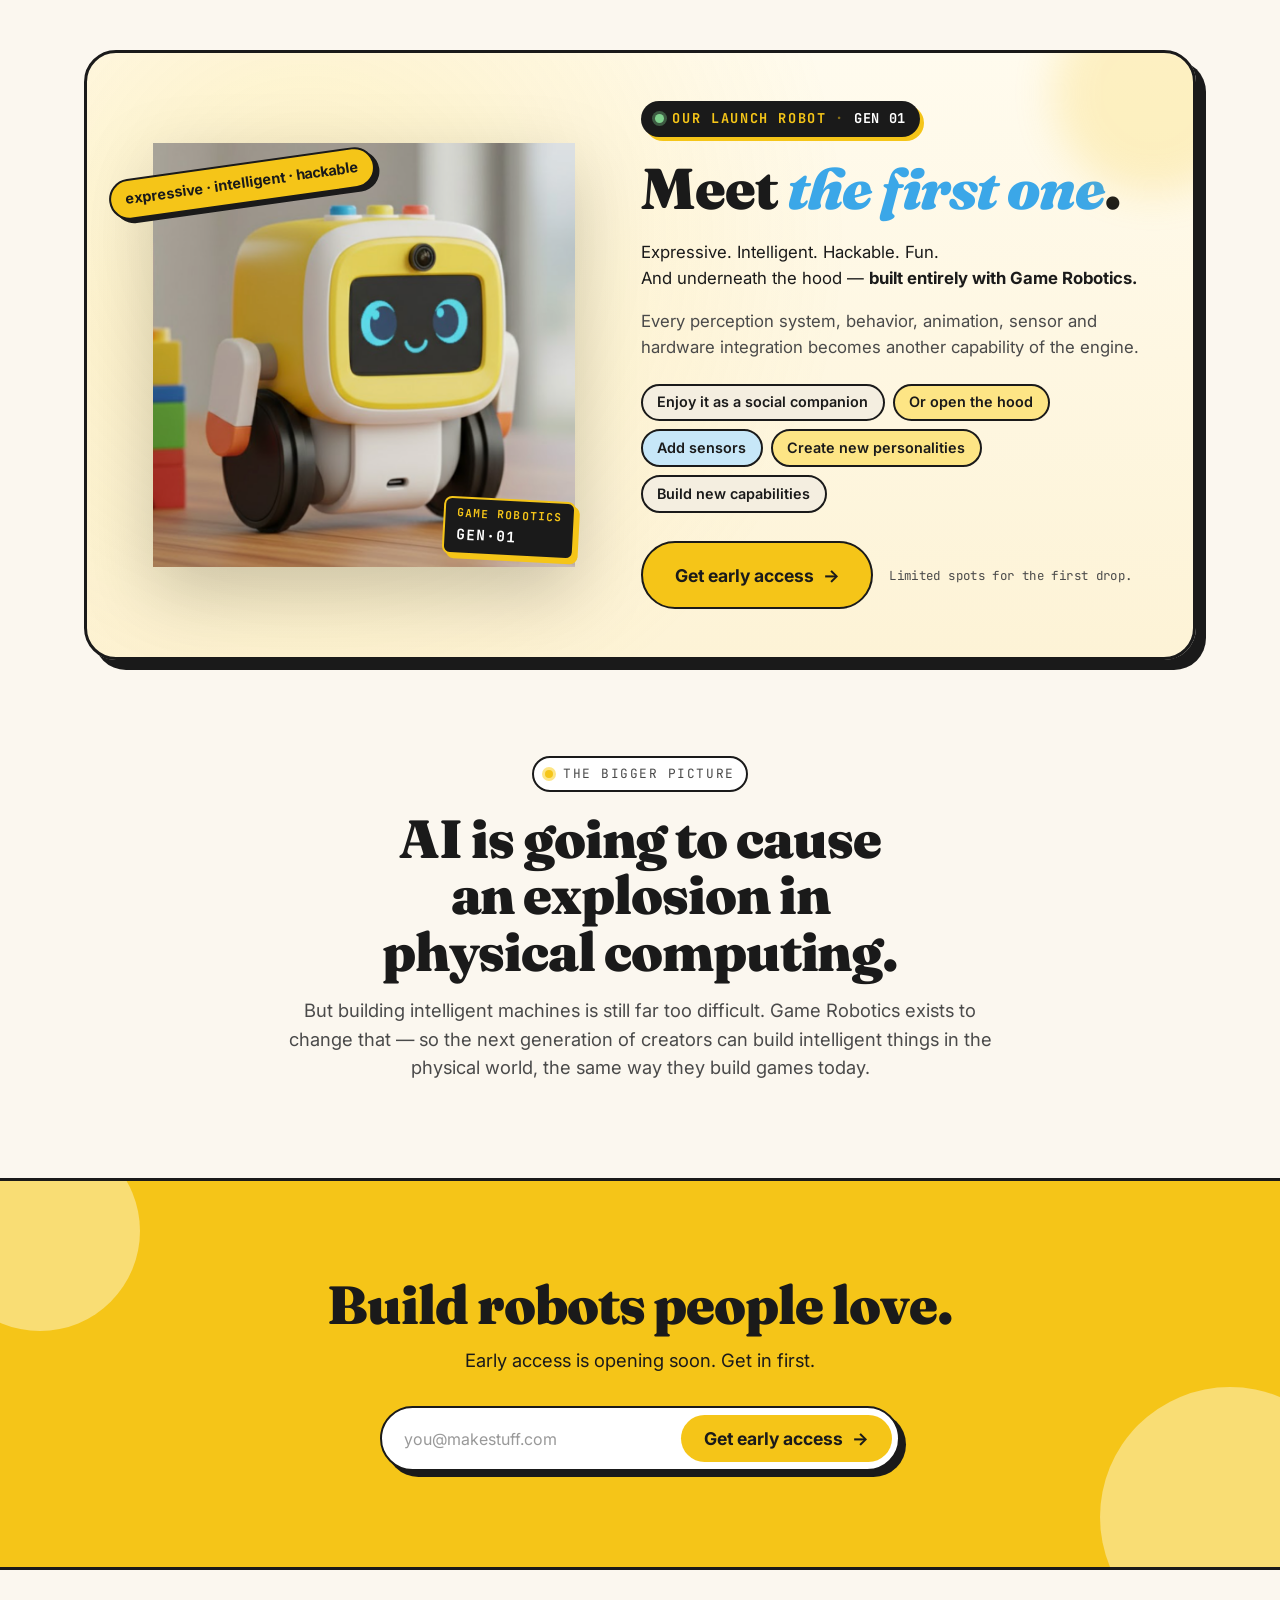
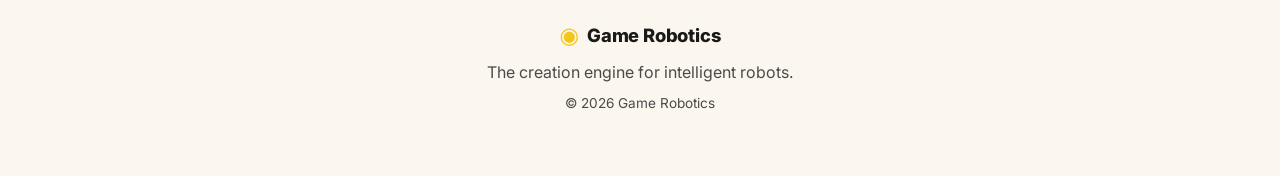
==== commit 483fdef9: "Pitch headline: 'From thought to robot.' -> 'Thought to Bot.'" ====
--- a/v1-toybox/index.html
+++ b/v1-toybox/index.html
@@ -74,7 +74,7 @@
   <section class="pitch" id="engine">
     <div class="section-head">
       <div class="eyebrow"><span class="dot"></span> The problem</div>
-      <h2>From thought to <em>robot</em>.</h2>
+      <h2>Thought to <em>Bot</em>.</h2>
       <p class="section-lede">
         <strong>Start with an idea.</strong> Game Robotics helps turn it into a
         working system — connecting hardware, perception, policies, planning,
--- a/v1-toybox/styles.css
+++ b/v1-toybox/styles.css
@@ -256,7 +256,7 @@
 .signup .btn { border-width: 0; padding: 0.75em 1.3em; }
 .signup .btn:hover { transform: translate(-1px, -1px); box-shadow: 2px 2px 0 var(--ink); }
 
-.signup-success {
+.signup-success:not([hidden]) {
   margin-top: 1rem;
   font-weight: 600;
   color: var(--ink);
@@ -266,6 +266,7 @@
   display: inline-block;
   border: 2px solid var(--ink);
 }
+[hidden] { display: none !important; }
 .tiny-print { font-size: 0.85rem; color: var(--ink-2); margin-top: 0.75rem; }
 
 /* Hero visual */
@@ -1804,6 +1805,9 @@
   margin: 4rem 0;
   border-top: 3px solid var(--ink);
   border-bottom: 3px solid var(--ink);
+  box-shadow:
+    inset 0 24px 40px -24px rgba(245, 197, 24, 0.22),
+    inset 0 -24px 40px -24px rgba(245, 197, 24, 0.18);
   position: relative;
   overflow: hidden;
 }
@@ -1996,11 +2000,11 @@
 }
 @media (max-width: 520px) {
   .market-grid { grid-template-columns: 1fr; }
-  .market-card { padding: 0.75rem 0.85rem; }
+  .market-card { padding: 0.75rem 1rem 0.75rem 0.85rem; gap: 0.7rem; }
   .m-icon { width: 40px; height: 40px; font-size: 1.2rem; }
   .m-name { font-size: 0.85rem; }
   .m-meta { font-size: 0.68rem; }
-  .m-stat { font-size: 0.7rem; padding: 0.25em 0.5em; }
+  .m-stat { font-size: 0.7rem; padding: 0.28em 0.55em; margin-left: 0.15rem; }
   .marketplace { margin: 4rem auto; padding: 0 1rem; }
   .market-trail { margin: 0 -1rem; }
   .mini-node { font-size: 0.72rem; padding: 0.35em 0.75em; }
@@ -2175,7 +2179,11 @@
   text-align: center;
 }
 .vision .eyebrow { margin-bottom: 1.2rem; }
-.vision h2 { margin-bottom: 1rem; }
+.vision h2 {
+  margin-bottom: 1rem;
+  text-wrap: balance;
+  letter-spacing: -0.02em;
+}
 .vision p { font-size: 1.15rem; }
 
 /* -------- Final CTA -------- */
@@ -2257,9 +2265,11 @@
 
   /* Hero video: shorter, tighter left inset, punchier headline */
   .hero-video {
-    padding: 3.5rem 1.25rem 3.5rem;
+    padding: 3.5rem 1.25rem 2rem;
     min-height: 74vh;
     min-height: 74svh;
+    display: flex;
+    flex-direction: column;
   }
   /* Shift the video content further to the left on mobile
      so the interesting frame content isn't hidden by the scrim */
@@ -2270,8 +2280,22 @@
     margin: 0;
     padding: 0 0.25rem;
     max-width: 100%;
+    flex: 1;
+    display: flex;
+    flex-direction: column;
   }
-  .hero-video h1 { font-size: clamp(2.4rem, 10vw, 3rem); line-height: 1.02; margin-bottom: 1.1rem; }
+  /* Push the signup form (and the success message that follows it)
+     to the bottom of the hero so the middle of the video is unblocked */
+  .hero-video .signup { margin-top: auto; }
+  .hero-video h1 {
+    font-size: clamp(1.6rem, 6.8vw, 2.2rem);
+    line-height: 1.05;
+    margin-bottom: 1.1rem;
+    letter-spacing: -0.025em;
+  }
+  /* Keep "for" + the italic phrase glued together so they don't
+     end up on separate lines */
+  .hero-video h1 .squiggle-wrap { white-space: nowrap; }
   .hero-video .lede { font-size: 1rem; margin-bottom: 1.5rem; }
   .hero-tag {
     font-size: 0.82rem;
@@ -2340,7 +2364,7 @@
   /* Prompt body typewriter */
   .prompt-body { padding: 1rem 1rem 0.85rem; }
   .prompt-label { font-size: 0.68rem; margin-bottom: 0.7rem; }
-  .prompt-text { font-size: 1rem; min-height: 4.8em; line-height: 1.45; margin-bottom: 0.85rem; }
+  .prompt-text { font-size: 1rem; min-height: 3.2em; line-height: 1.45; margin-bottom: 0.85rem; }
   .prompt-status { font-size: 0.66rem; padding-top: 0.55rem; }
 
   /* Blueprint: shrink nodes so 6 fit into the narrow main area */
@@ -2421,8 +2445,16 @@
 
   /* Vision + analogy */
   .vision { padding: 0 1.25rem; }
-  .vision h2 { font-size: clamp(1.9rem, 7vw, 2.4rem); }
-  .analogy h2 { font-size: clamp(1.9rem, 7vw, 2.4rem); }
+  .vision h2 {
+    font-size: clamp(1.7rem, 6.2vw, 2.1rem);
+    line-height: 1.15;
+  }
+  .analogy h2 {
+    font-size: clamp(1.4rem, 5.4vw, 1.85rem);
+    line-height: 1.2;
+    text-wrap: balance;
+    letter-spacing: -0.02em;
+  }
 
   /* Final CTA */
   .cta { padding: 4rem 1.25rem; }
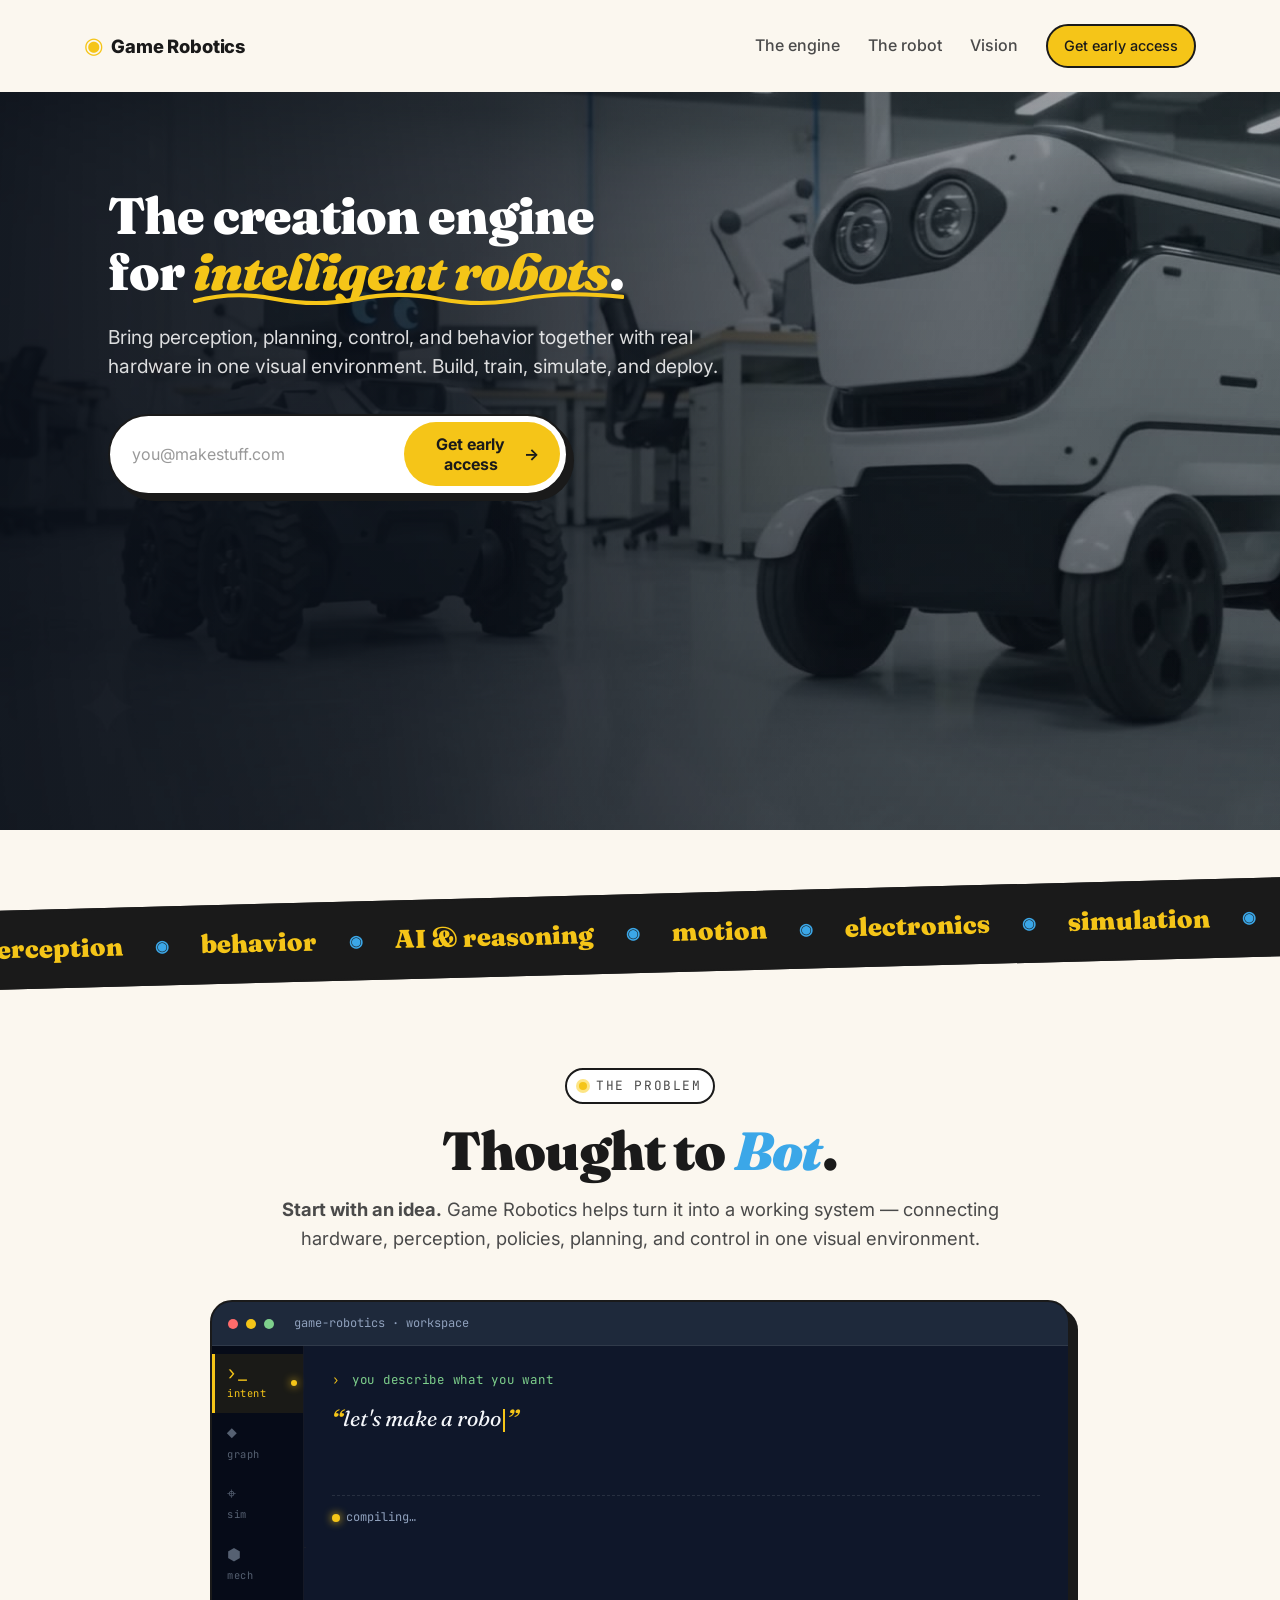
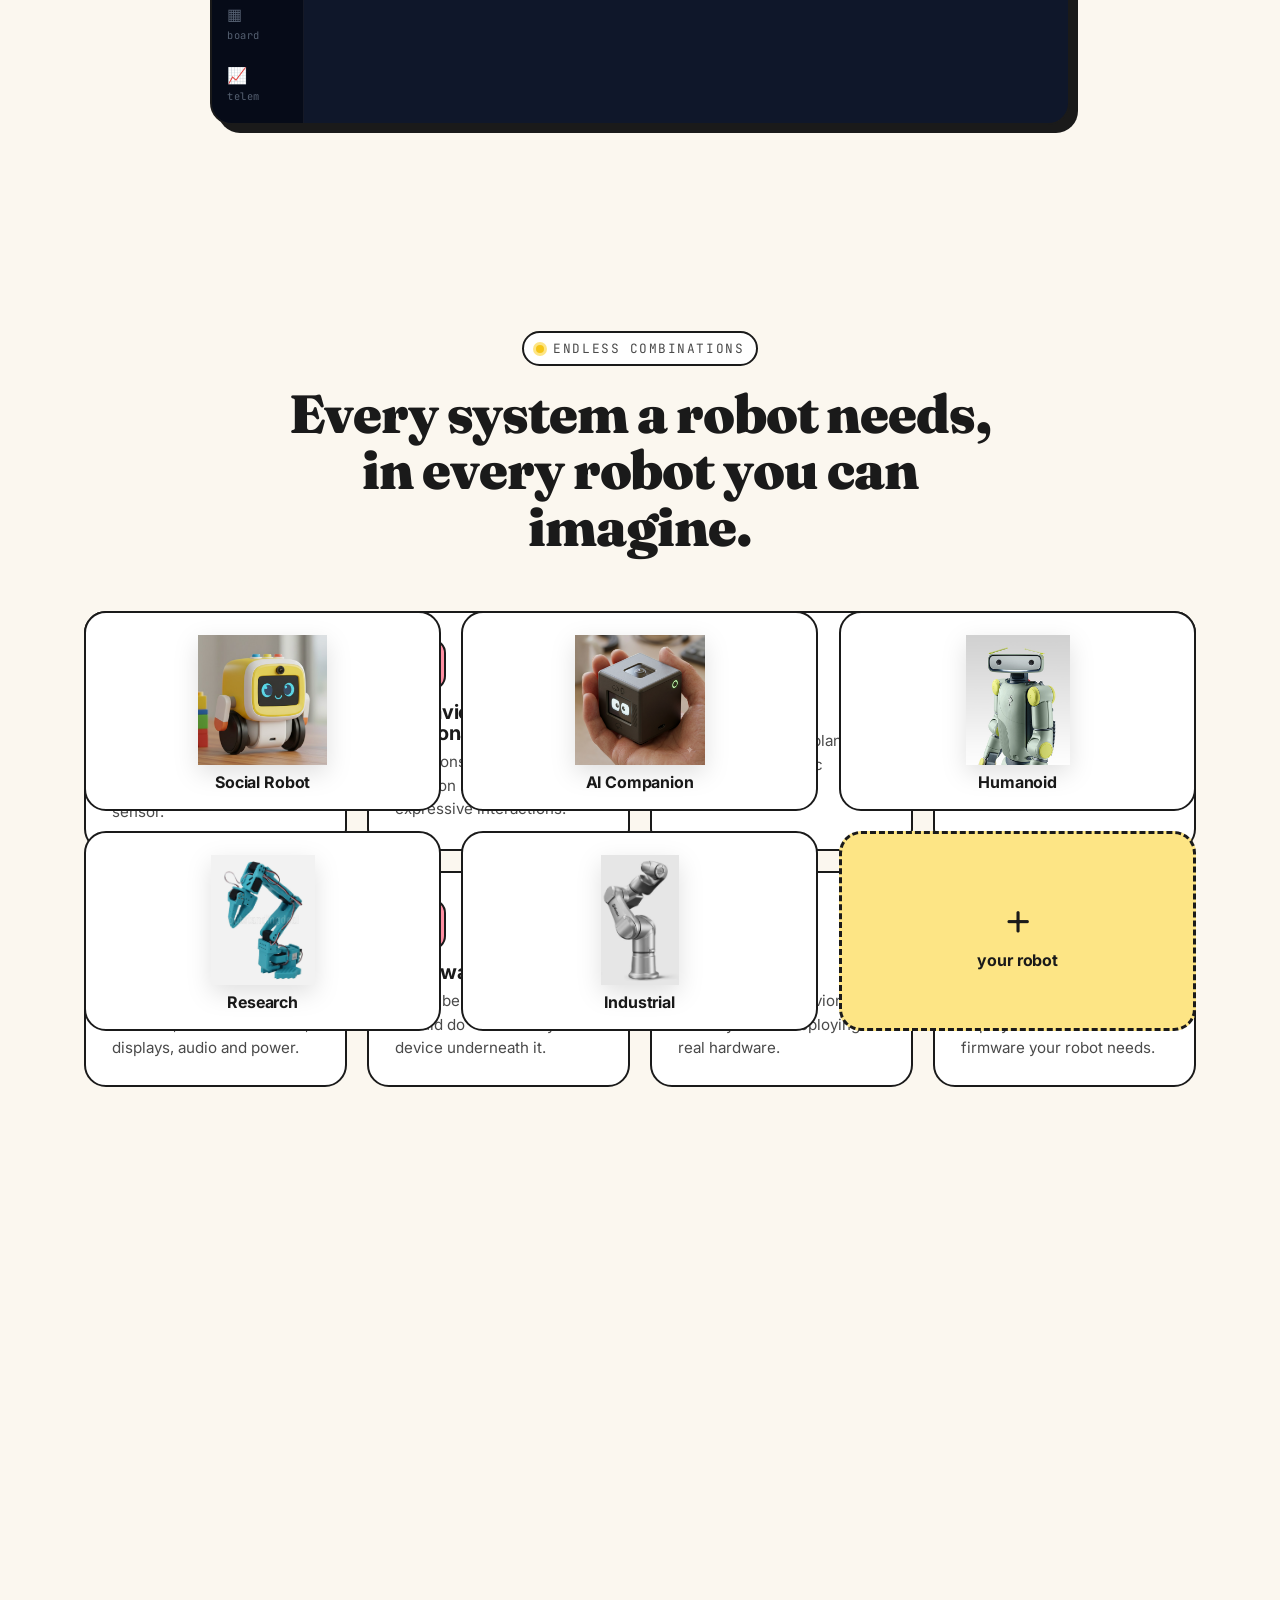
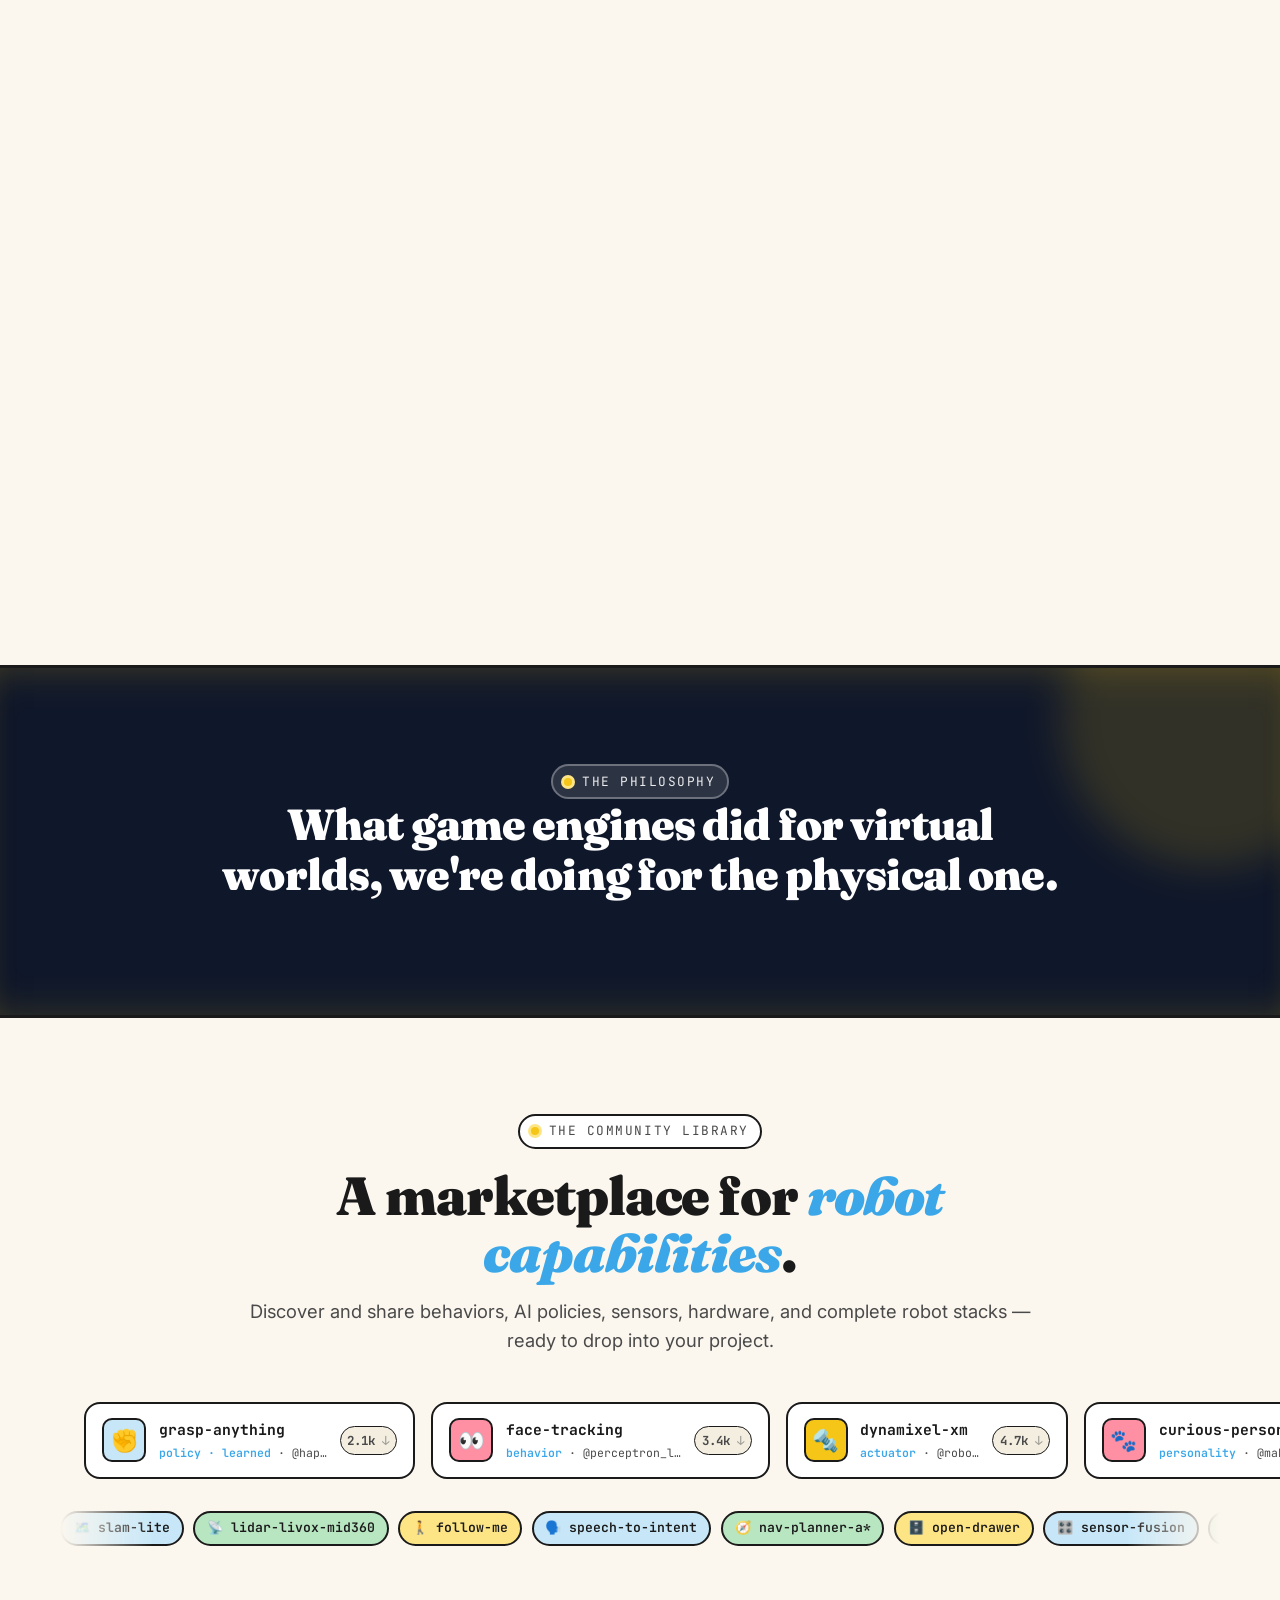
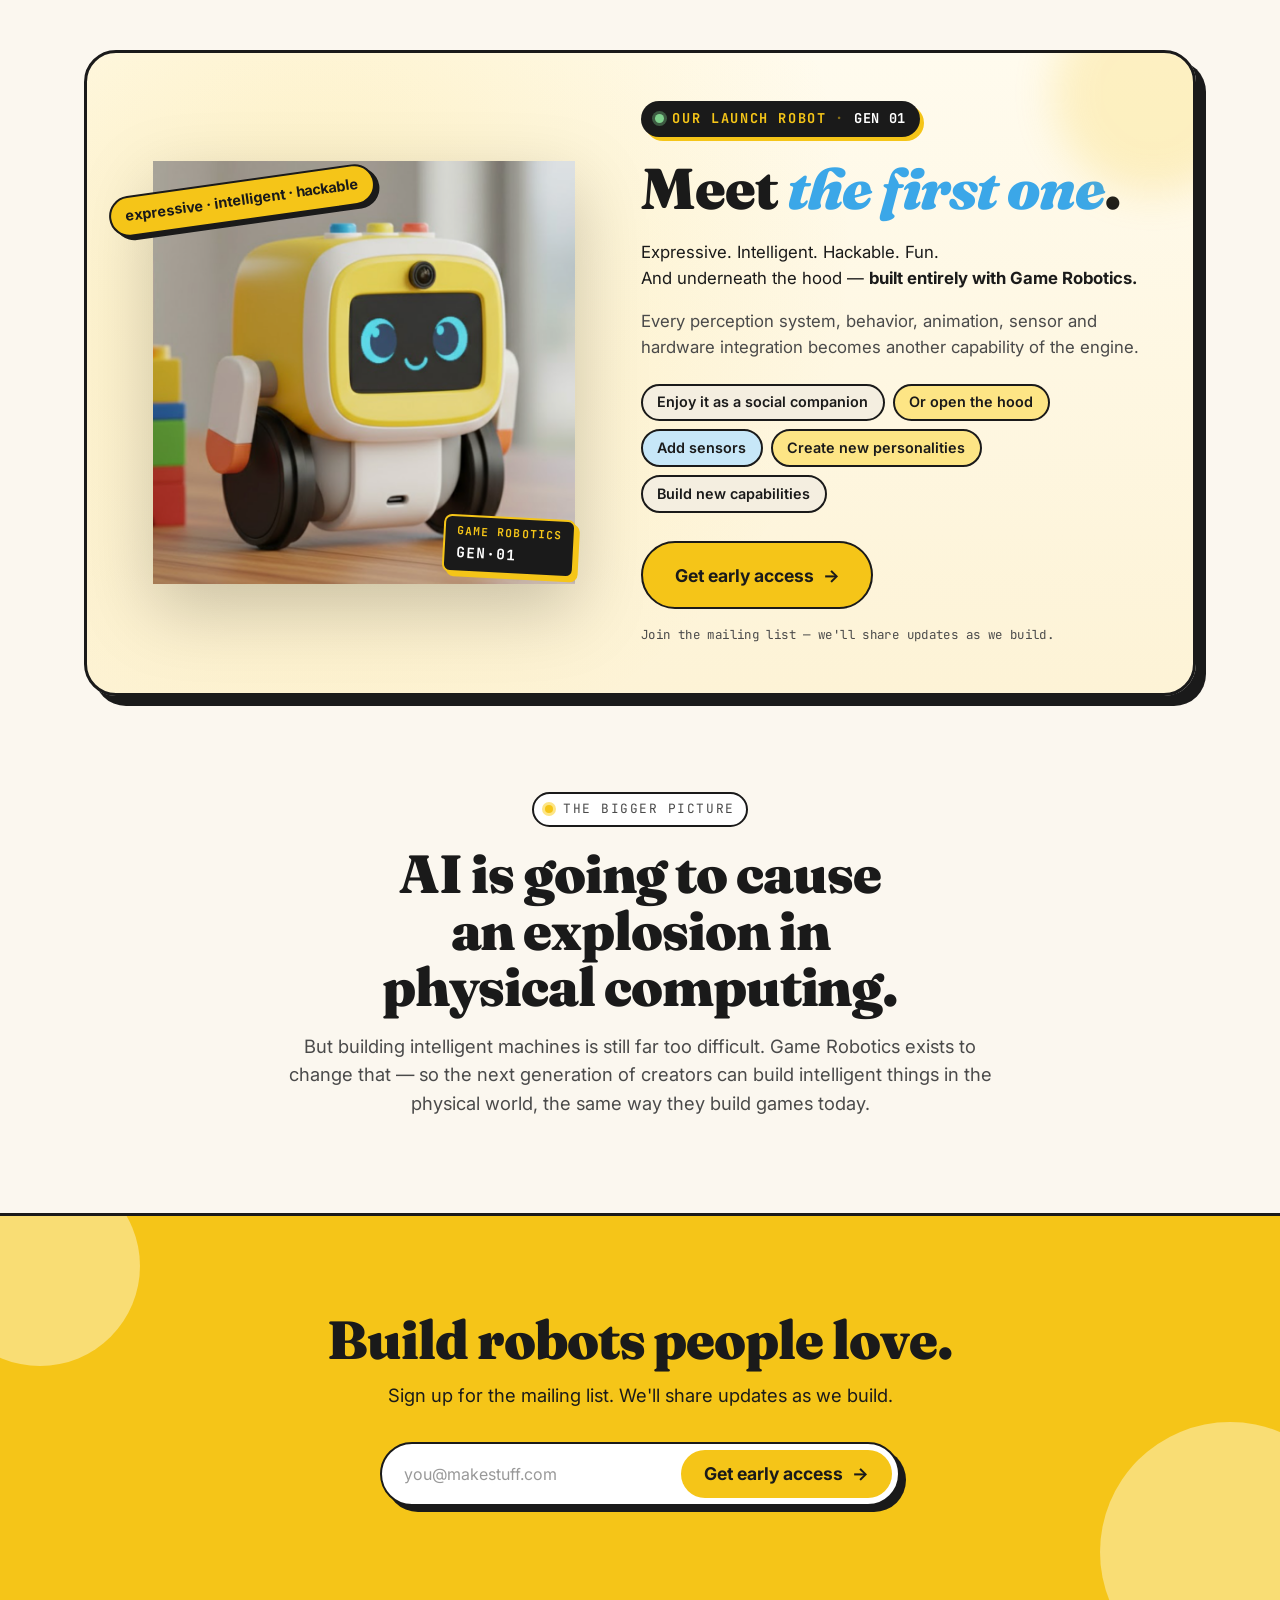
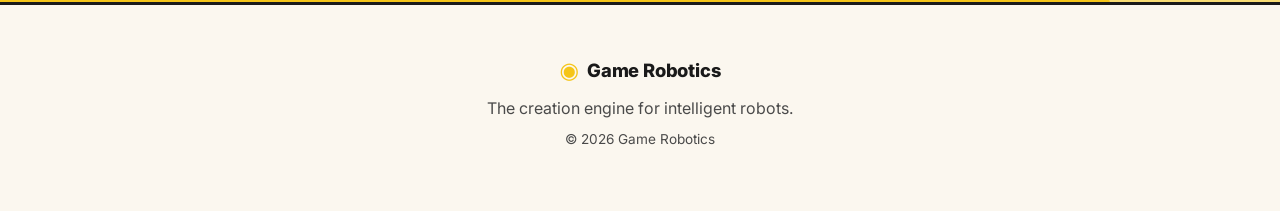
==== commit 2700daf6: "A + B: honest pre-product CTA language (mailing list / early access) We don't have a shippable produ" ====
--- a/v1-toybox/index.html
+++ b/v1-toybox/index.html
@@ -814,7 +814,7 @@
         </ul>
         <div class="fr-cta">
           <a href="#signup" class="btn btn-primary btn-lg">Get early access <span aria-hidden="true">→</span></a>
-          <span class="fr-cta-note">Limited spots for the first drop.</span>
+          <span class="fr-cta-note">Join the mailing list — we'll share updates as we build.</span>
         </div>
       </div>
     </div>
@@ -835,7 +835,7 @@
   <section class="cta" id="signup">
     <div class="cta-inner">
       <h2>Build robots people love.</h2>
-      <p>Early access is opening soon. Get in first.</p>
+      <p>Sign up for the mailing list. We'll share updates as we build.</p>
       <form class="signup signup-lg" onsubmit="event.preventDefault(); document.getElementById('signup-success-2').hidden = false;">
         <input type="email" placeholder="you@makestuff.com" aria-label="Email address" required />
         <button type="submit" class="btn btn-primary btn-lg">
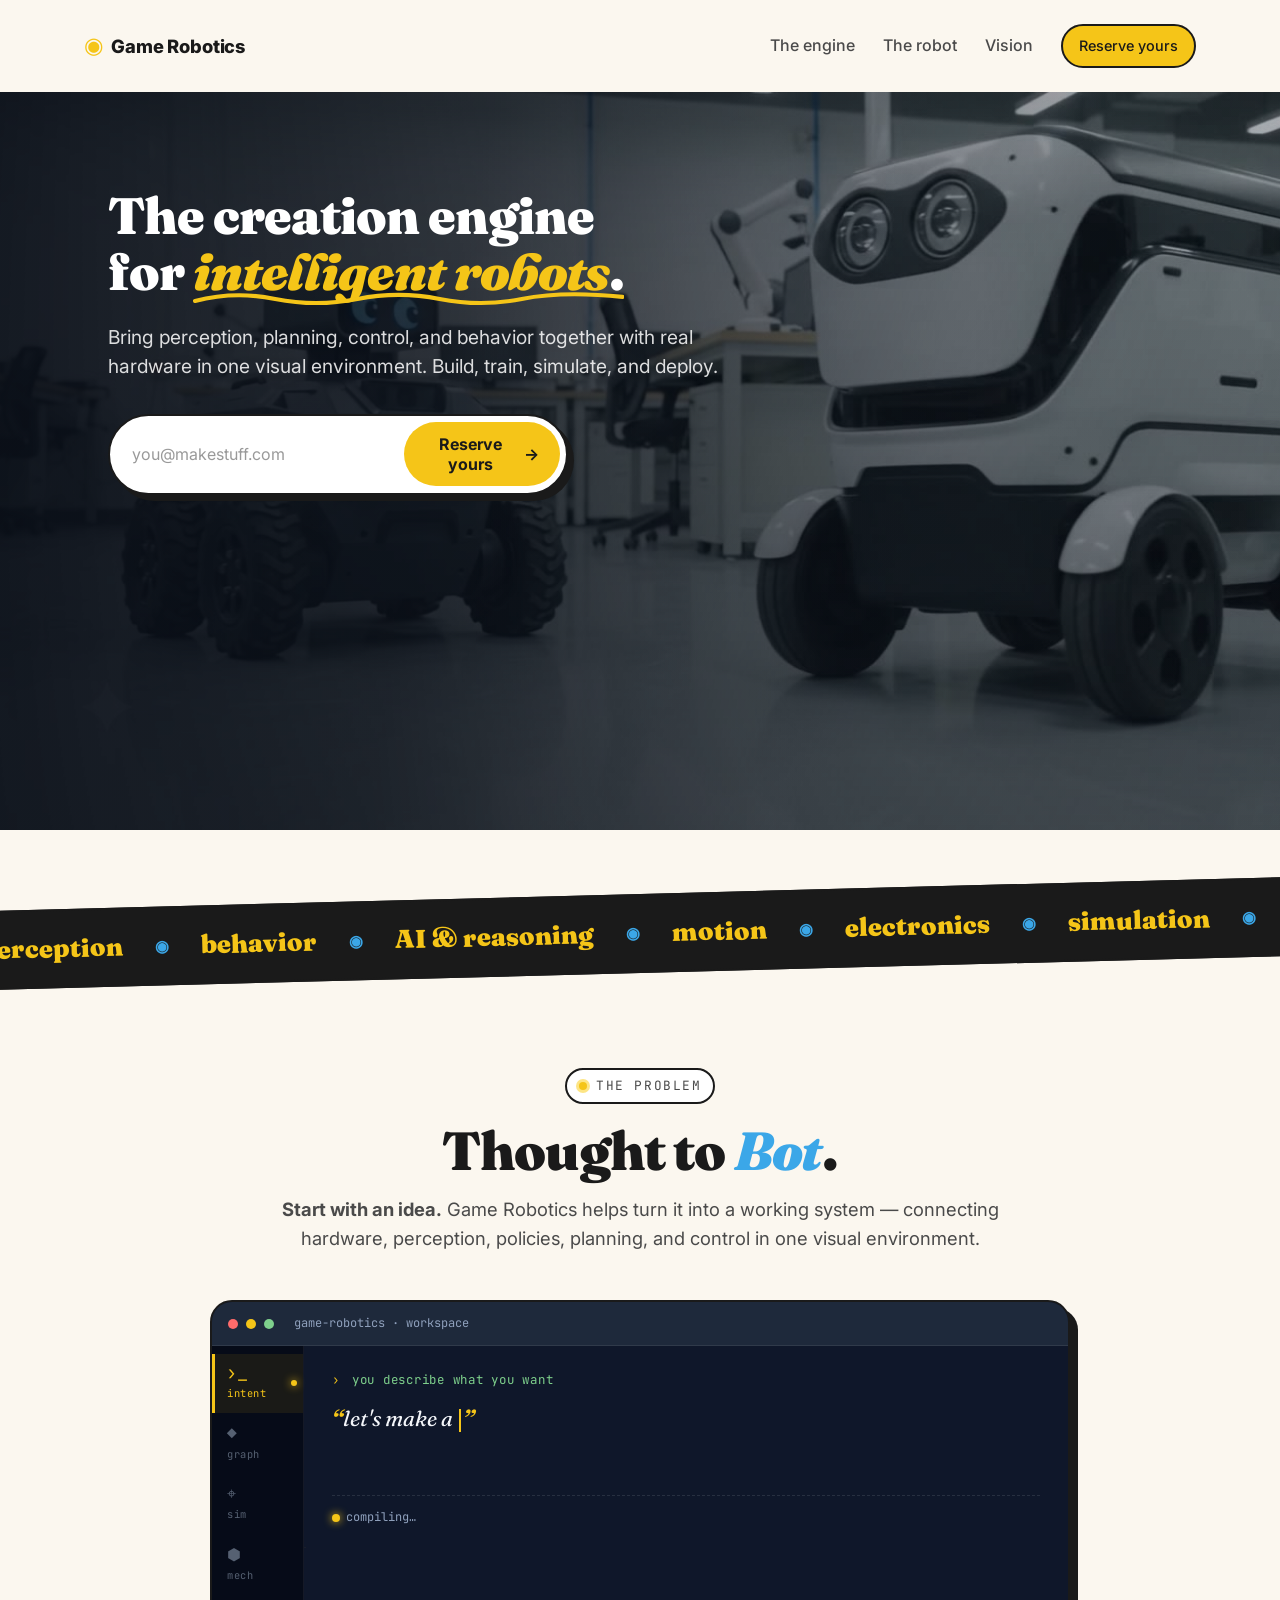
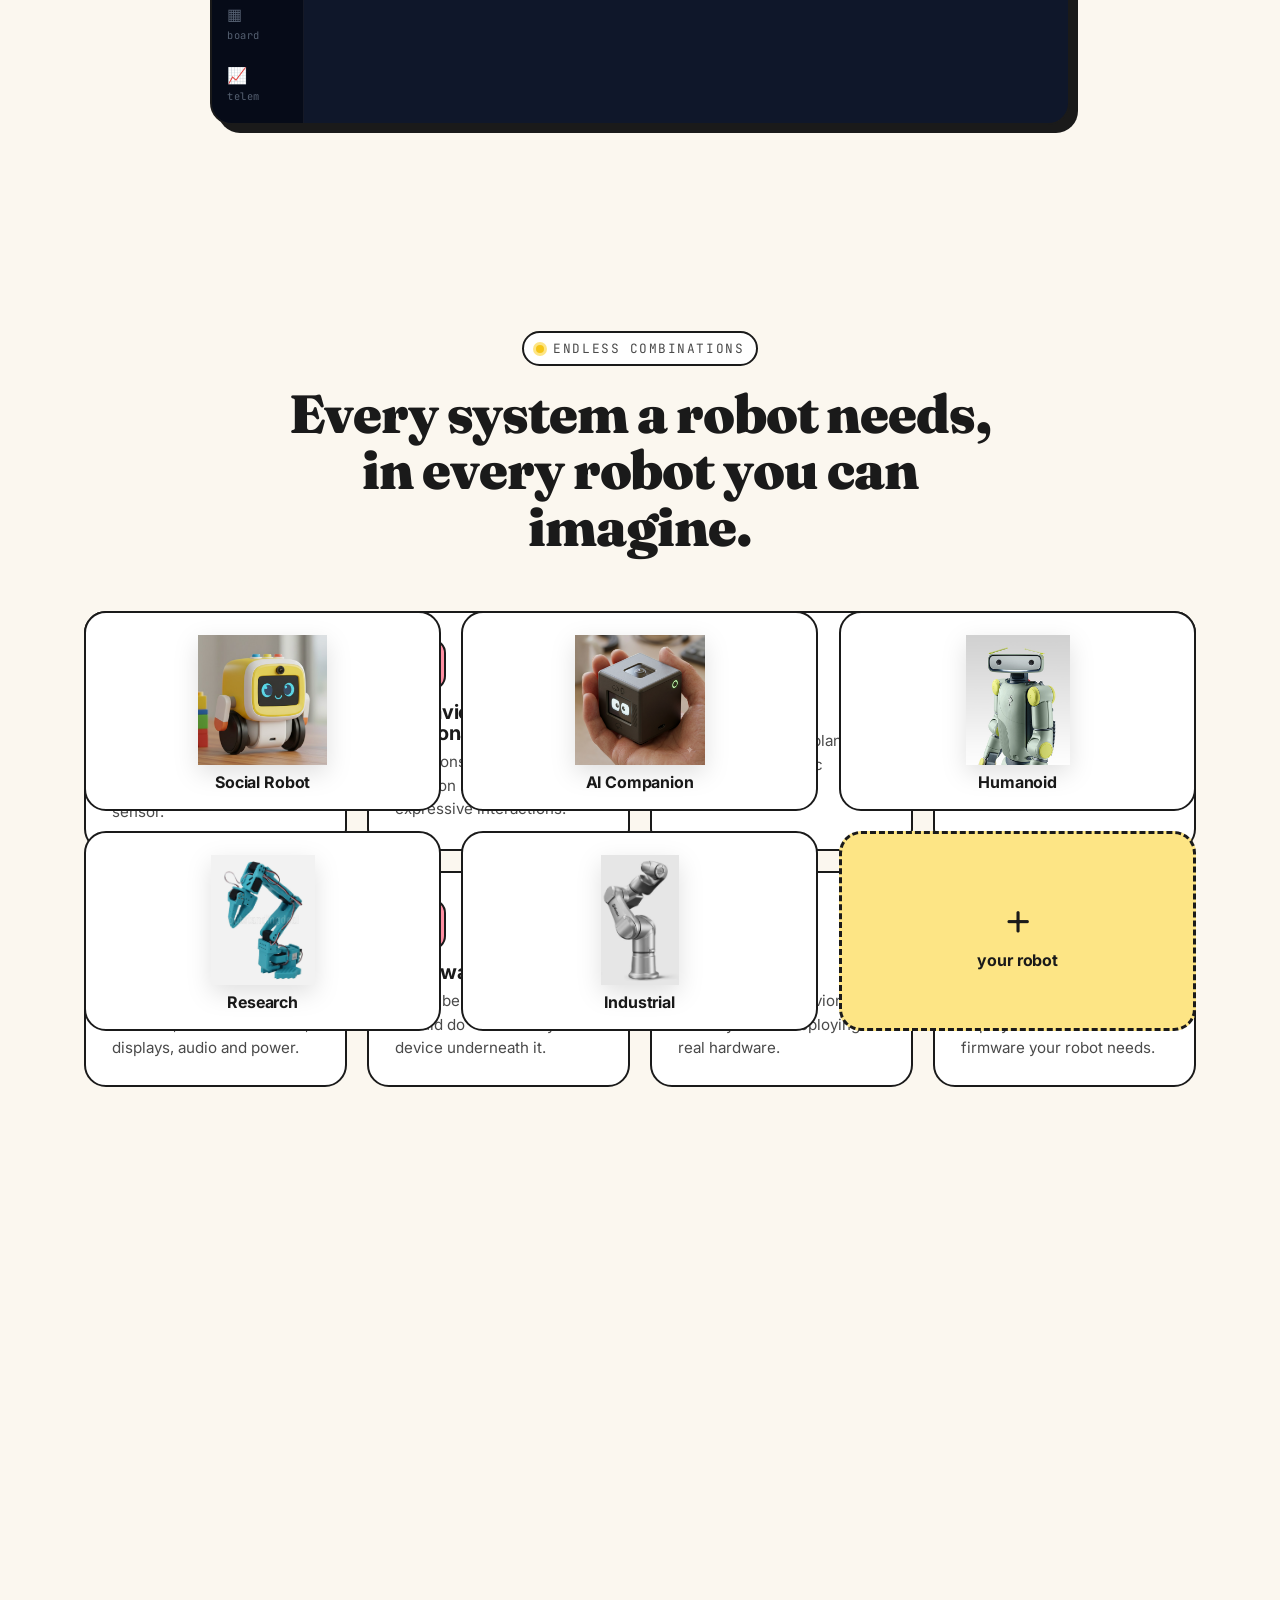
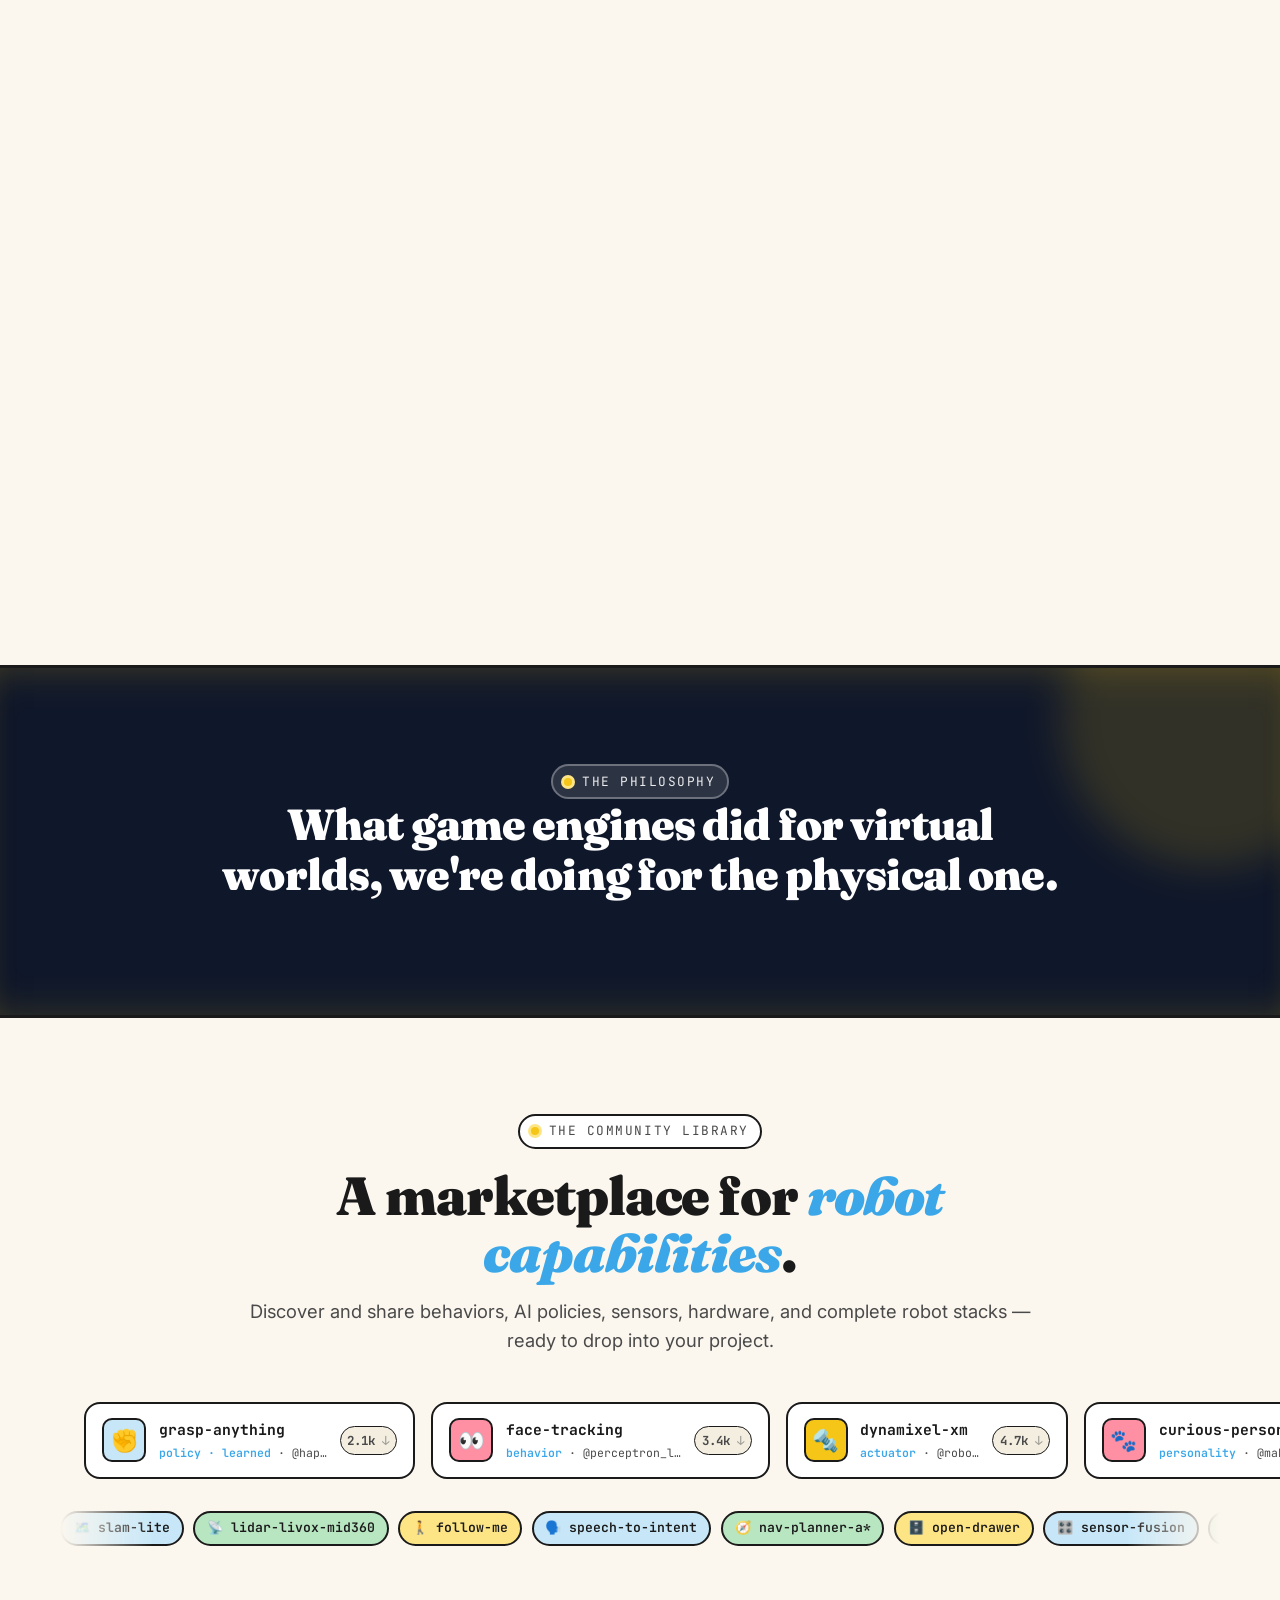
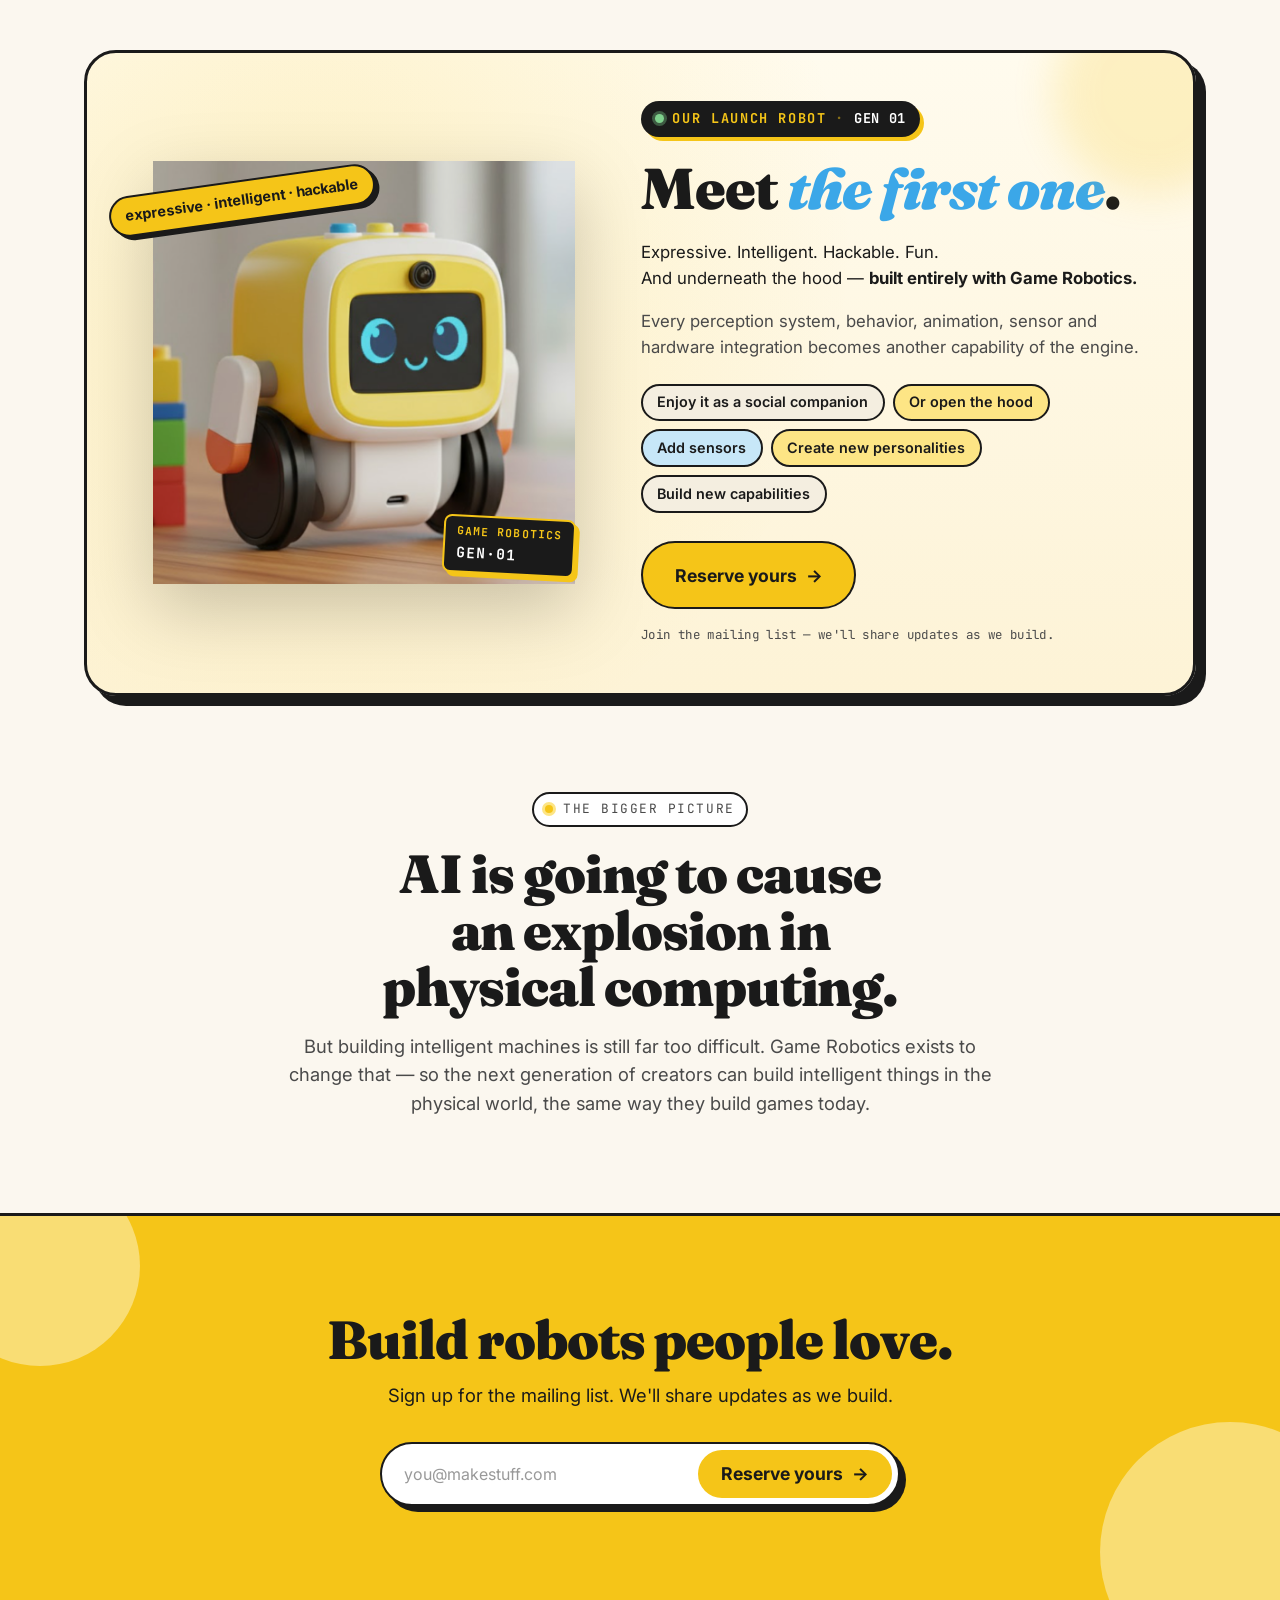
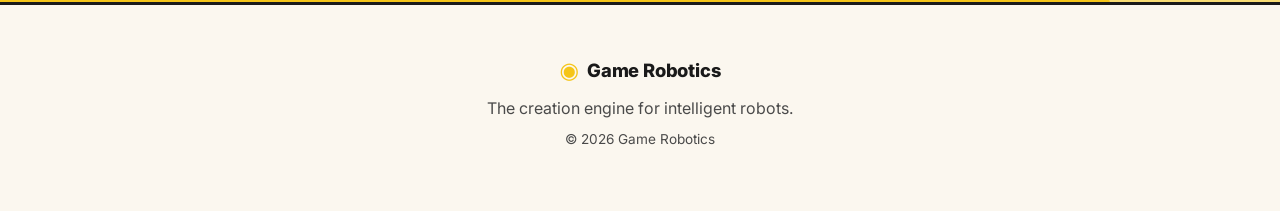
==== commit 01281491: "A + B: swap all CTA buttons from 'Get early access' -> 'Reserve yours'" ====
--- a/v1-toybox/index.html
+++ b/v1-toybox/index.html
@@ -21,7 +21,7 @@
       <a href="#engine">The engine</a>
       <a href="#robot">The robot</a>
       <a href="#vision">Vision</a>
-      <a href="#signup" class="btn btn-sm btn-primary">Get early access</a>
+      <a href="#signup" class="btn btn-sm btn-primary">Reserve yours</a>
     </nav>
   </header>
 
@@ -43,7 +43,7 @@
       <form class="signup" onsubmit="event.preventDefault(); document.getElementById('signup-success').hidden = false;">
         <input type="email" placeholder="you@makestuff.com" aria-label="Email address" required />
         <button type="submit" class="btn btn-primary">
-          Get early access <span aria-hidden="true">→</span>
+          Reserve yours <span aria-hidden="true">→</span>
         </button>
       </form>
       <p id="signup-success" class="signup-success" hidden>Thanks! We'll be in touch. 🎉</p>
@@ -813,7 +813,7 @@
           <li>Build new capabilities</li>
         </ul>
         <div class="fr-cta">
-          <a href="#signup" class="btn btn-primary btn-lg">Get early access <span aria-hidden="true">→</span></a>
+          <a href="#signup" class="btn btn-primary btn-lg">Reserve yours <span aria-hidden="true">→</span></a>
           <span class="fr-cta-note">Join the mailing list — we'll share updates as we build.</span>
         </div>
       </div>
@@ -839,7 +839,7 @@
       <form class="signup signup-lg" onsubmit="event.preventDefault(); document.getElementById('signup-success-2').hidden = false;">
         <input type="email" placeholder="you@makestuff.com" aria-label="Email address" required />
         <button type="submit" class="btn btn-primary btn-lg">
-          Get early access <span aria-hidden="true">→</span>
+          Reserve yours <span aria-hidden="true">→</span>
         </button>
       </form>
       <p id="signup-success-2" class="signup-success" hidden>Thanks! We'll be in touch. 🎉</p>
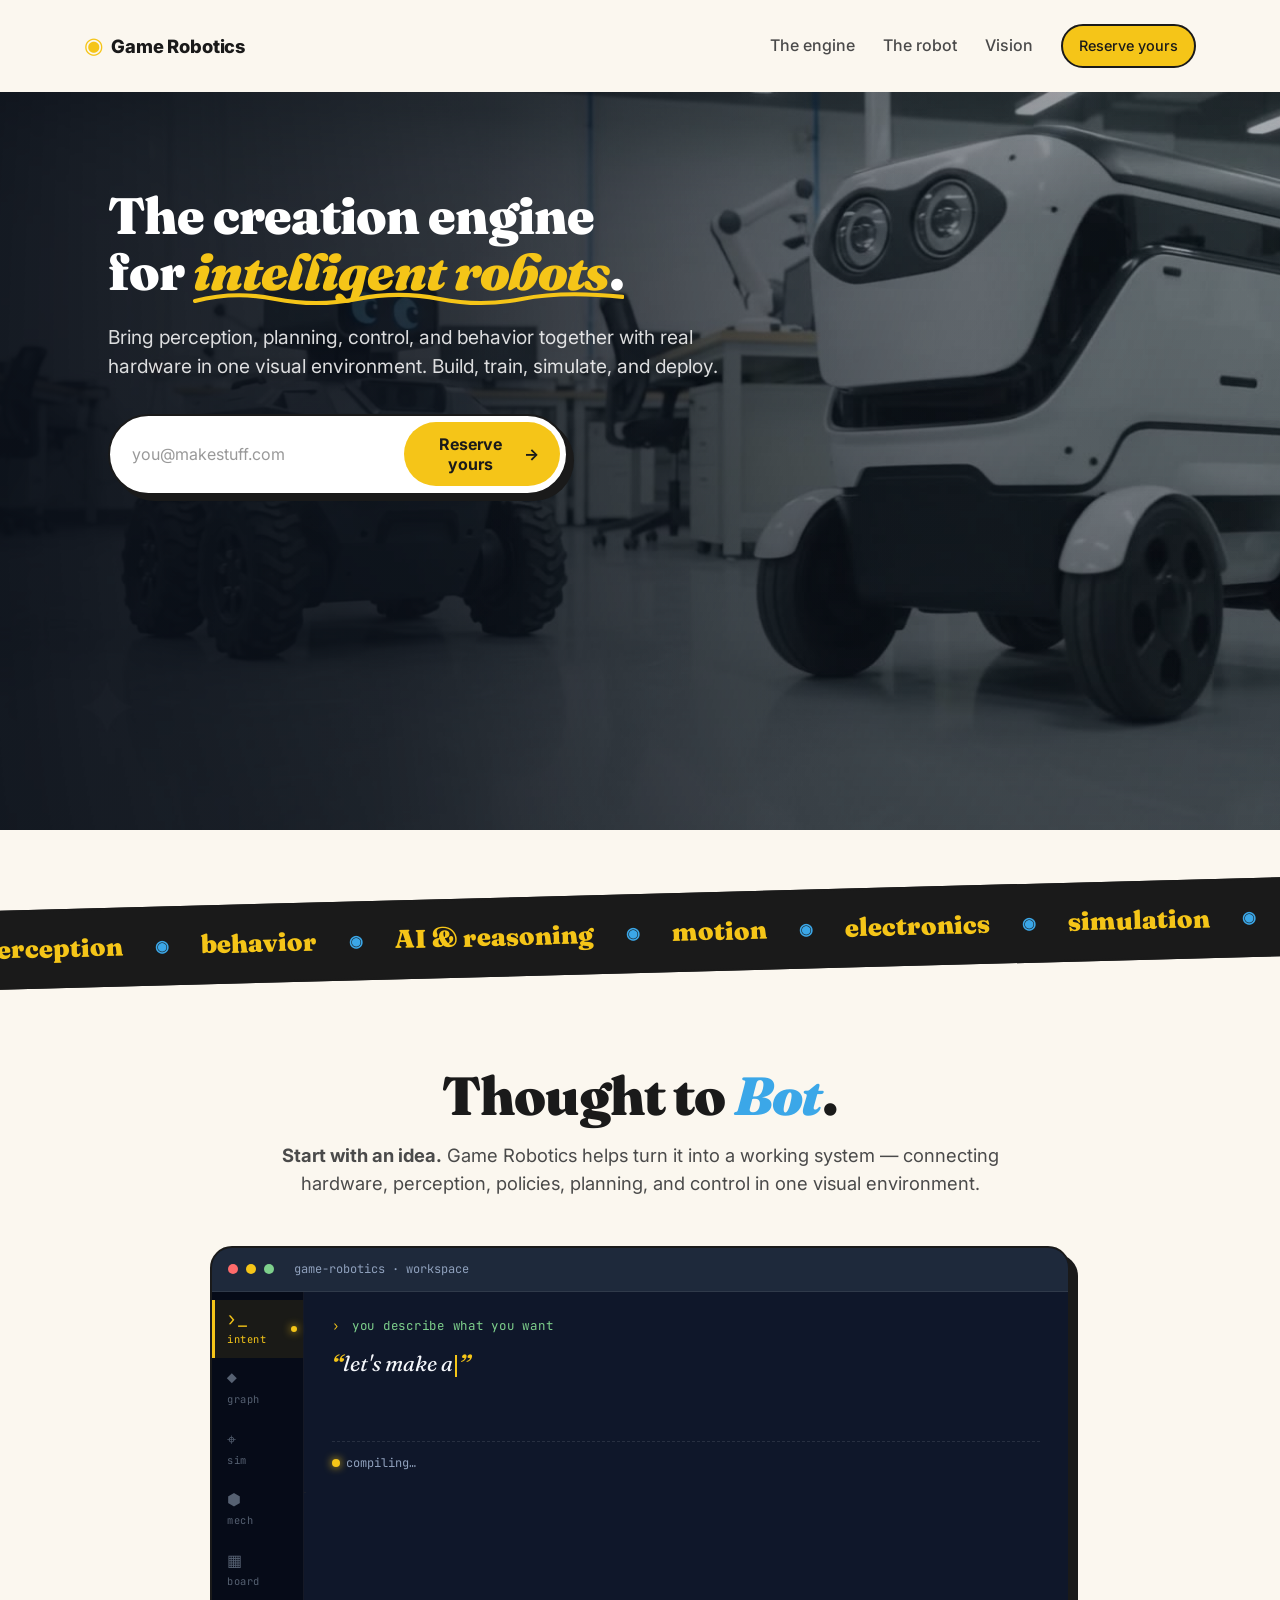
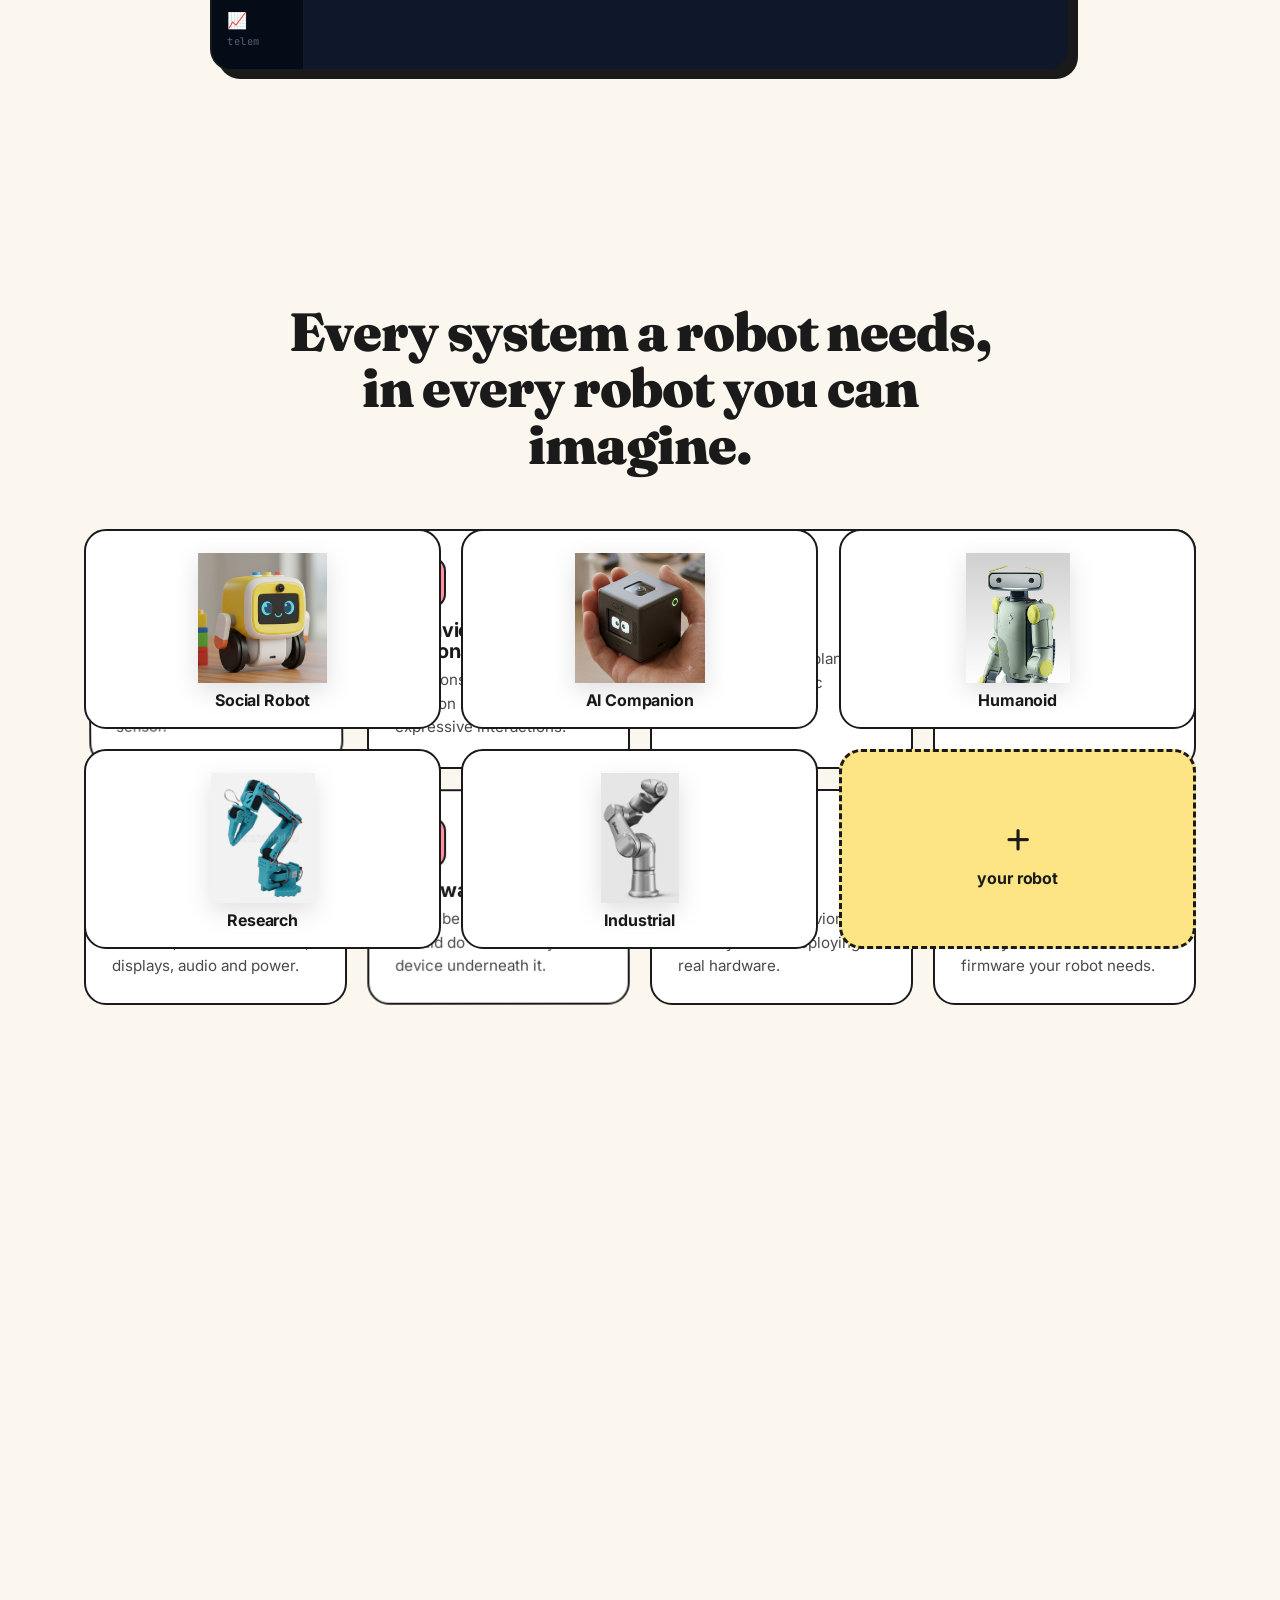
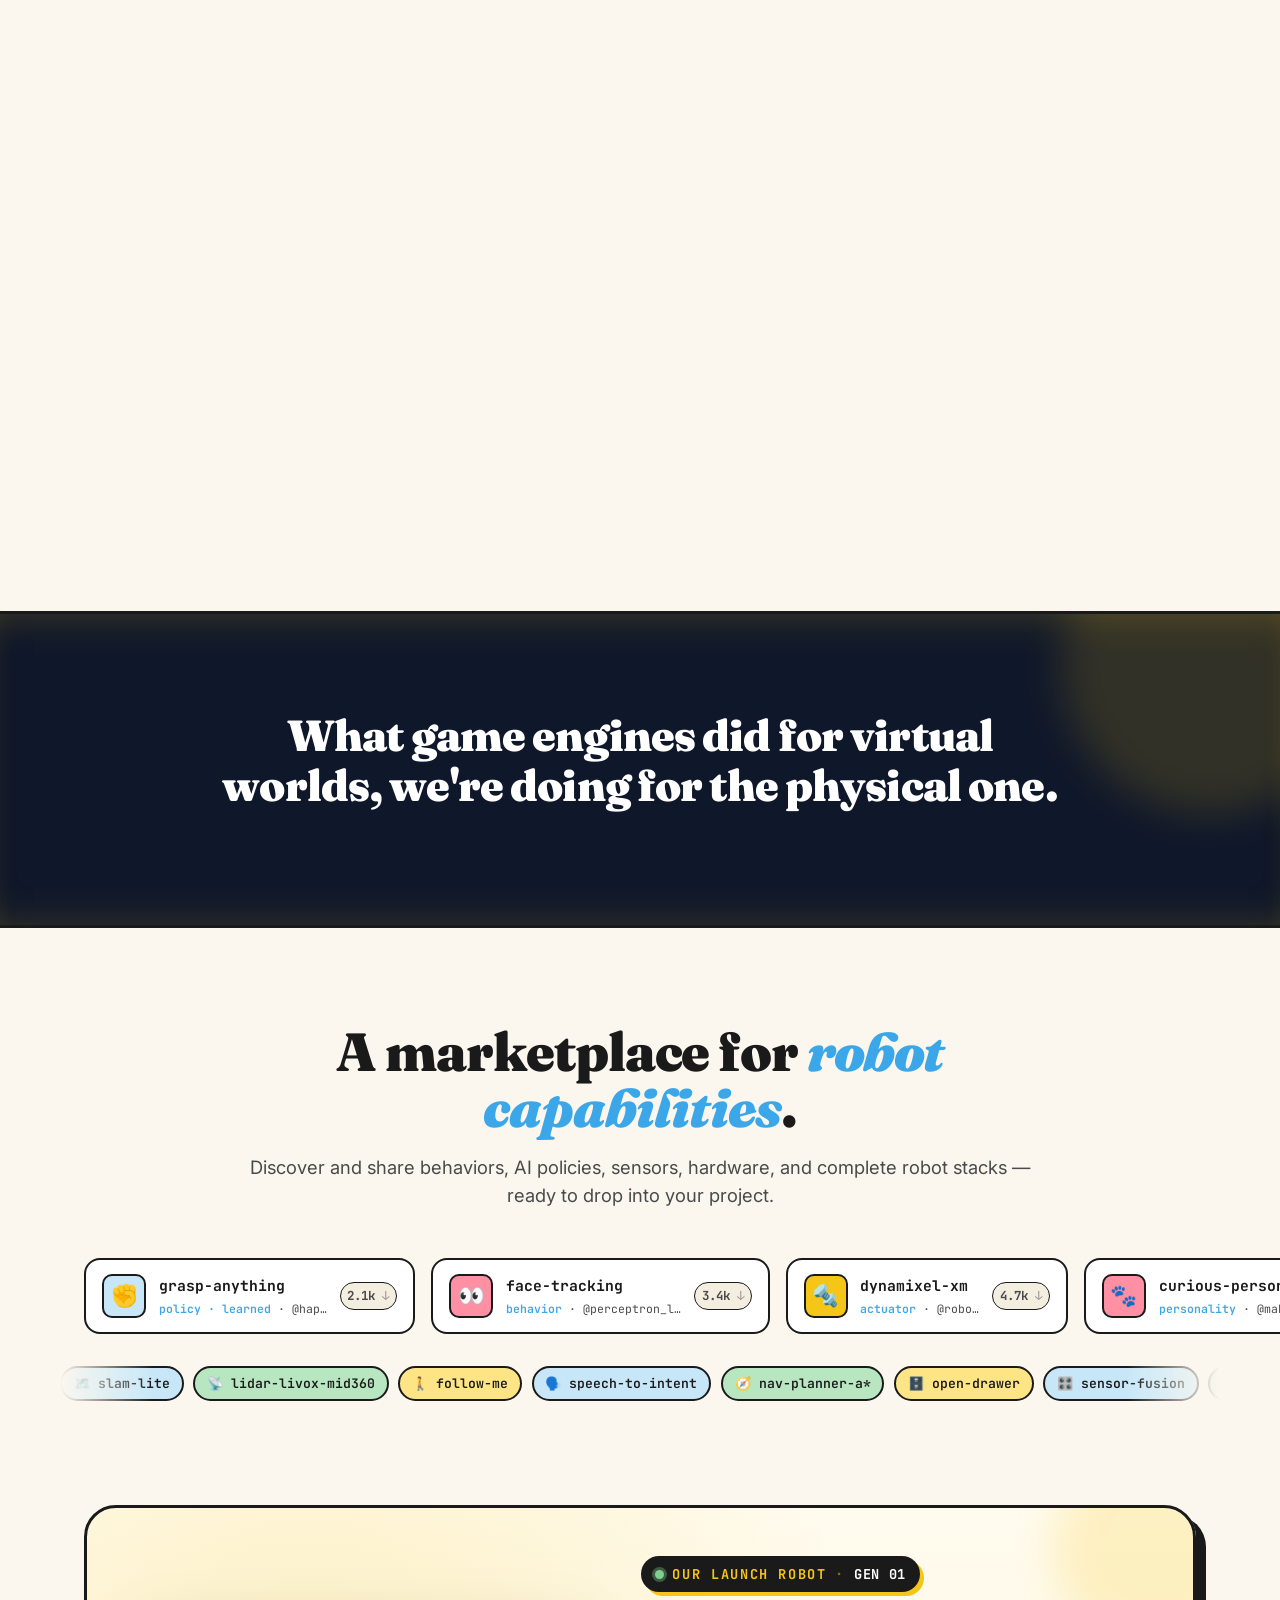
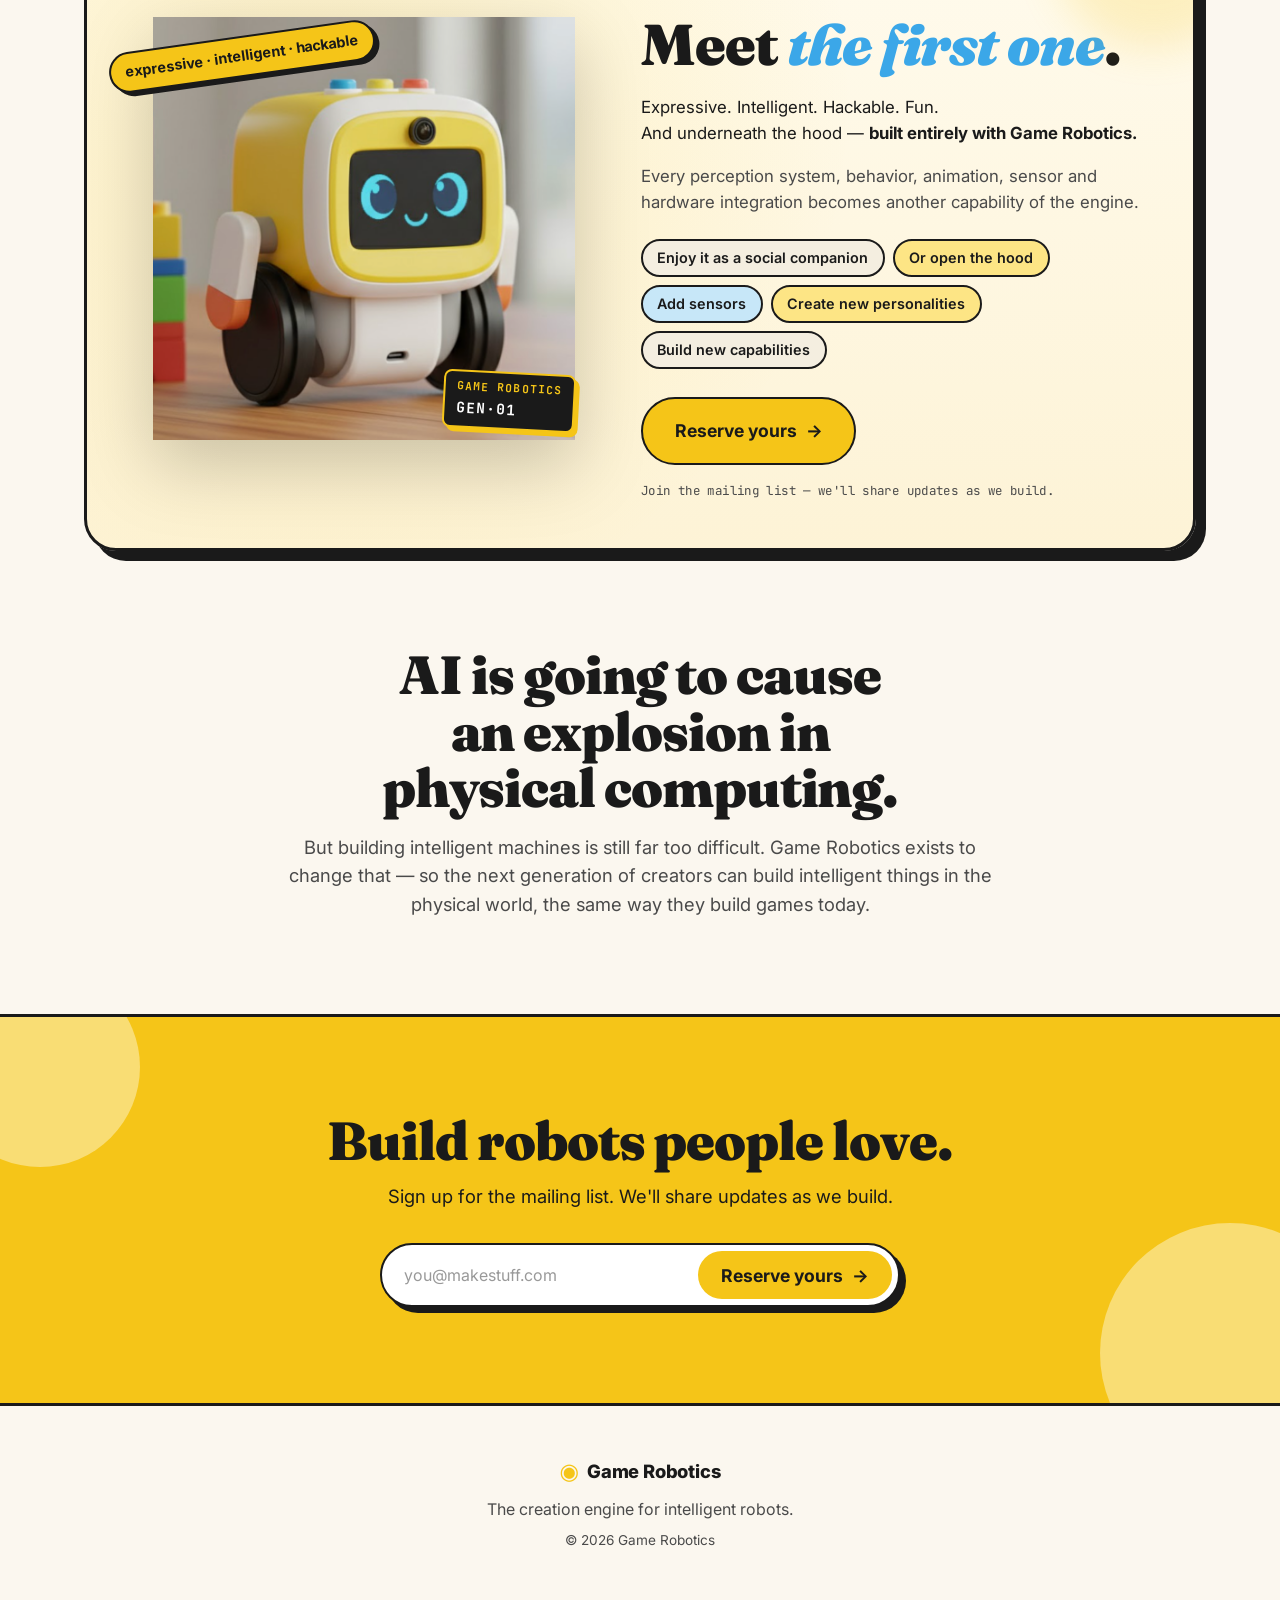
==== commit 1fa20c9b: "Both sites: drop all section eyebrow pills Removes the small dot+label eyebrows above every section " ====
--- a/v1-toybox/index.html
+++ b/v1-toybox/index.html
@@ -73,7 +73,6 @@
   <!-- The pitch -->
   <section class="pitch" id="engine">
     <div class="section-head">
-      <div class="eyebrow"><span class="dot"></span> The problem</div>
       <h2>Thought to <em>Bot</em>.</h2>
       <p class="section-lede">
         <strong>Start with an idea.</strong> Game Robotics helps turn it into a
@@ -606,7 +605,6 @@
   <section class="features-morph" aria-label="Every system a robot needs, in every robot you can imagine">
     <div class="fm-stage">
       <div class="section-head">
-        <div class="eyebrow"><span class="dot"></span> <span class="fm-eyebrow">One creation environment</span></div>
         <h2>Every system a robot needs,<br /><span class="fm-swap">in one place.</span></h2>
       </div>
       <div class="fm-layers">
@@ -688,7 +686,6 @@
   <!-- Game engine analogy -->
   <section class="analogy">
     <div class="analogy-inner">
-      <div class="eyebrow light"><span class="dot"></span> The philosophy</div>
       <h2>What game engines did for virtual worlds, we're doing for the physical one.</h2>
     </div>
   </section>
@@ -696,7 +693,6 @@
   <!-- Community marketplace: shared library of robot abilities -->
   <section class="marketplace" id="community">
     <div class="section-head">
-      <div class="eyebrow"><span class="dot"></span> The community library</div>
       <h2>A marketplace for <em>robot capabilities</em>.</h2>
       <p class="section-lede">
         Discover and share behaviors, AI policies, sensors, hardware, and
@@ -822,7 +818,6 @@
 
   <!-- Vision -->
   <section class="vision" id="vision">
-    <div class="eyebrow"><span class="dot"></span> The bigger picture</div>
     <h2>AI is going to cause an explosion in physical computing.</h2>
     <p>
       But building intelligent machines is still far too difficult. Game Robotics
